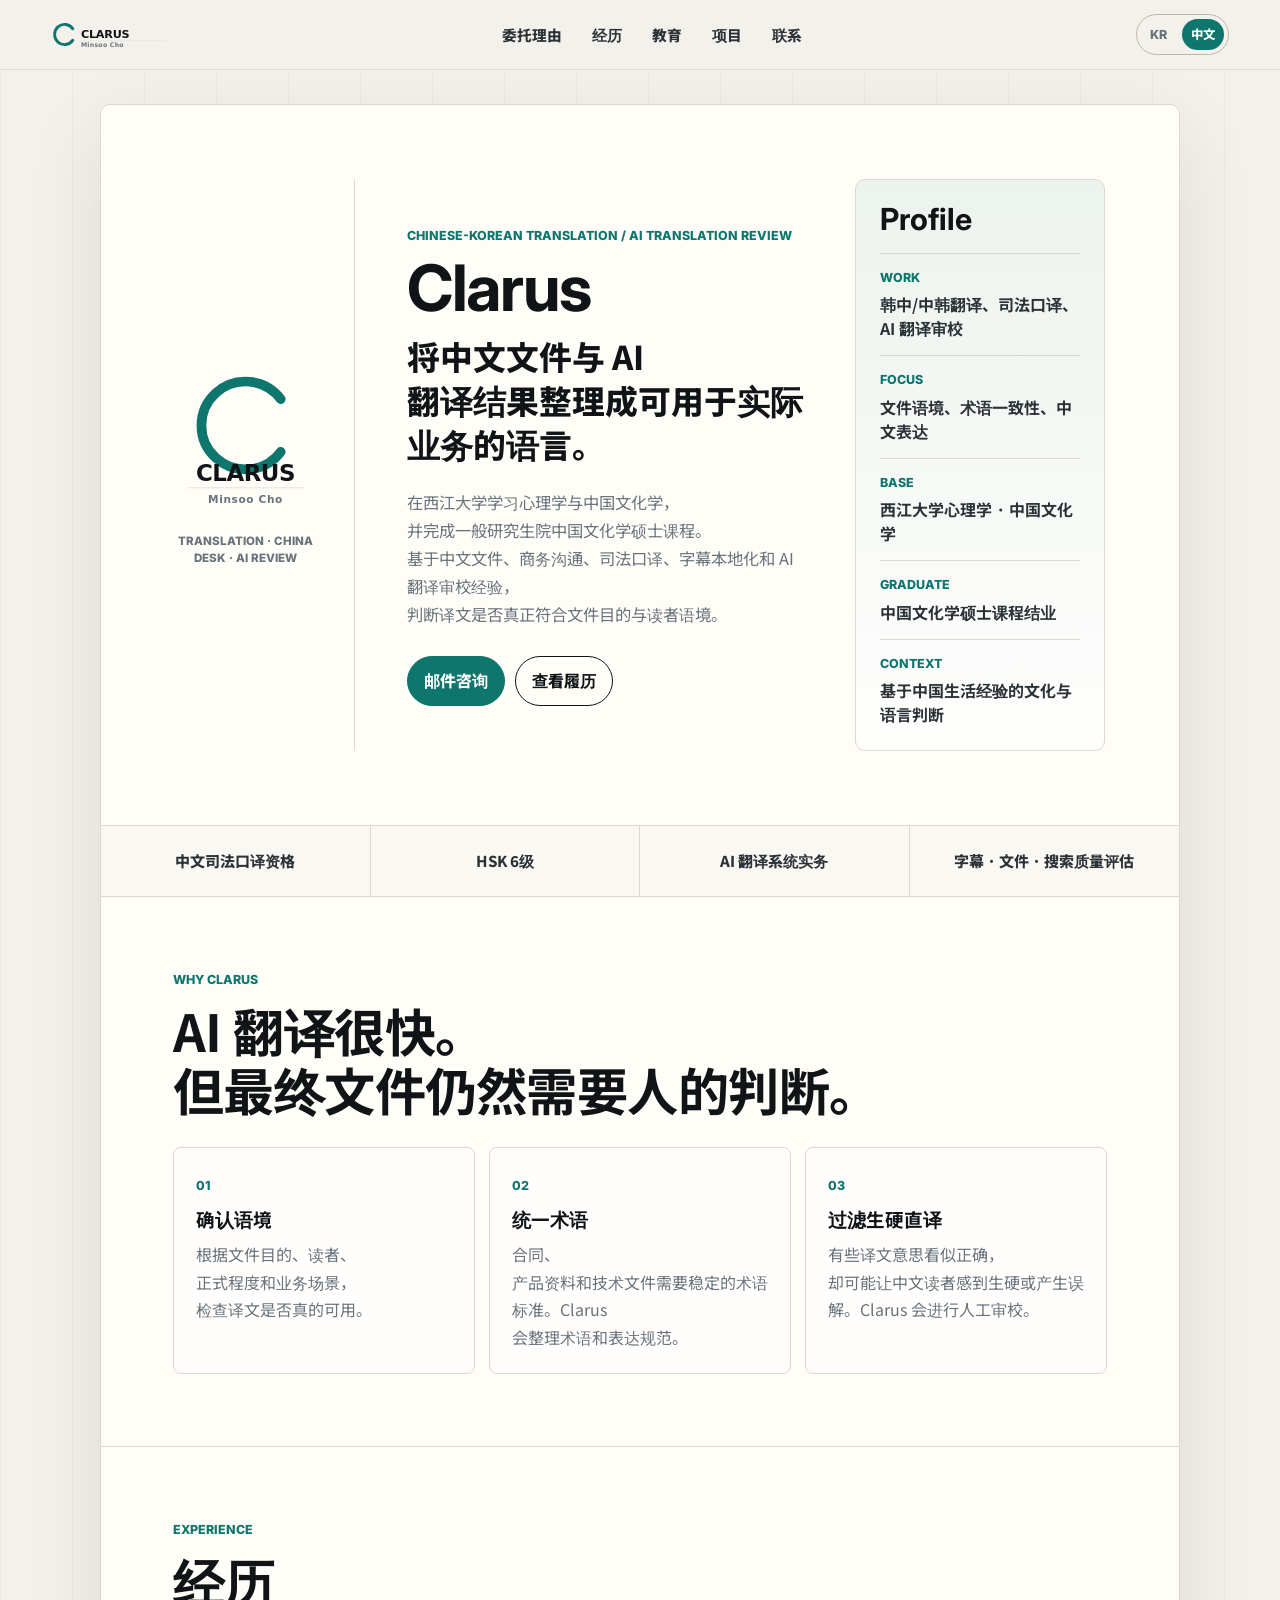
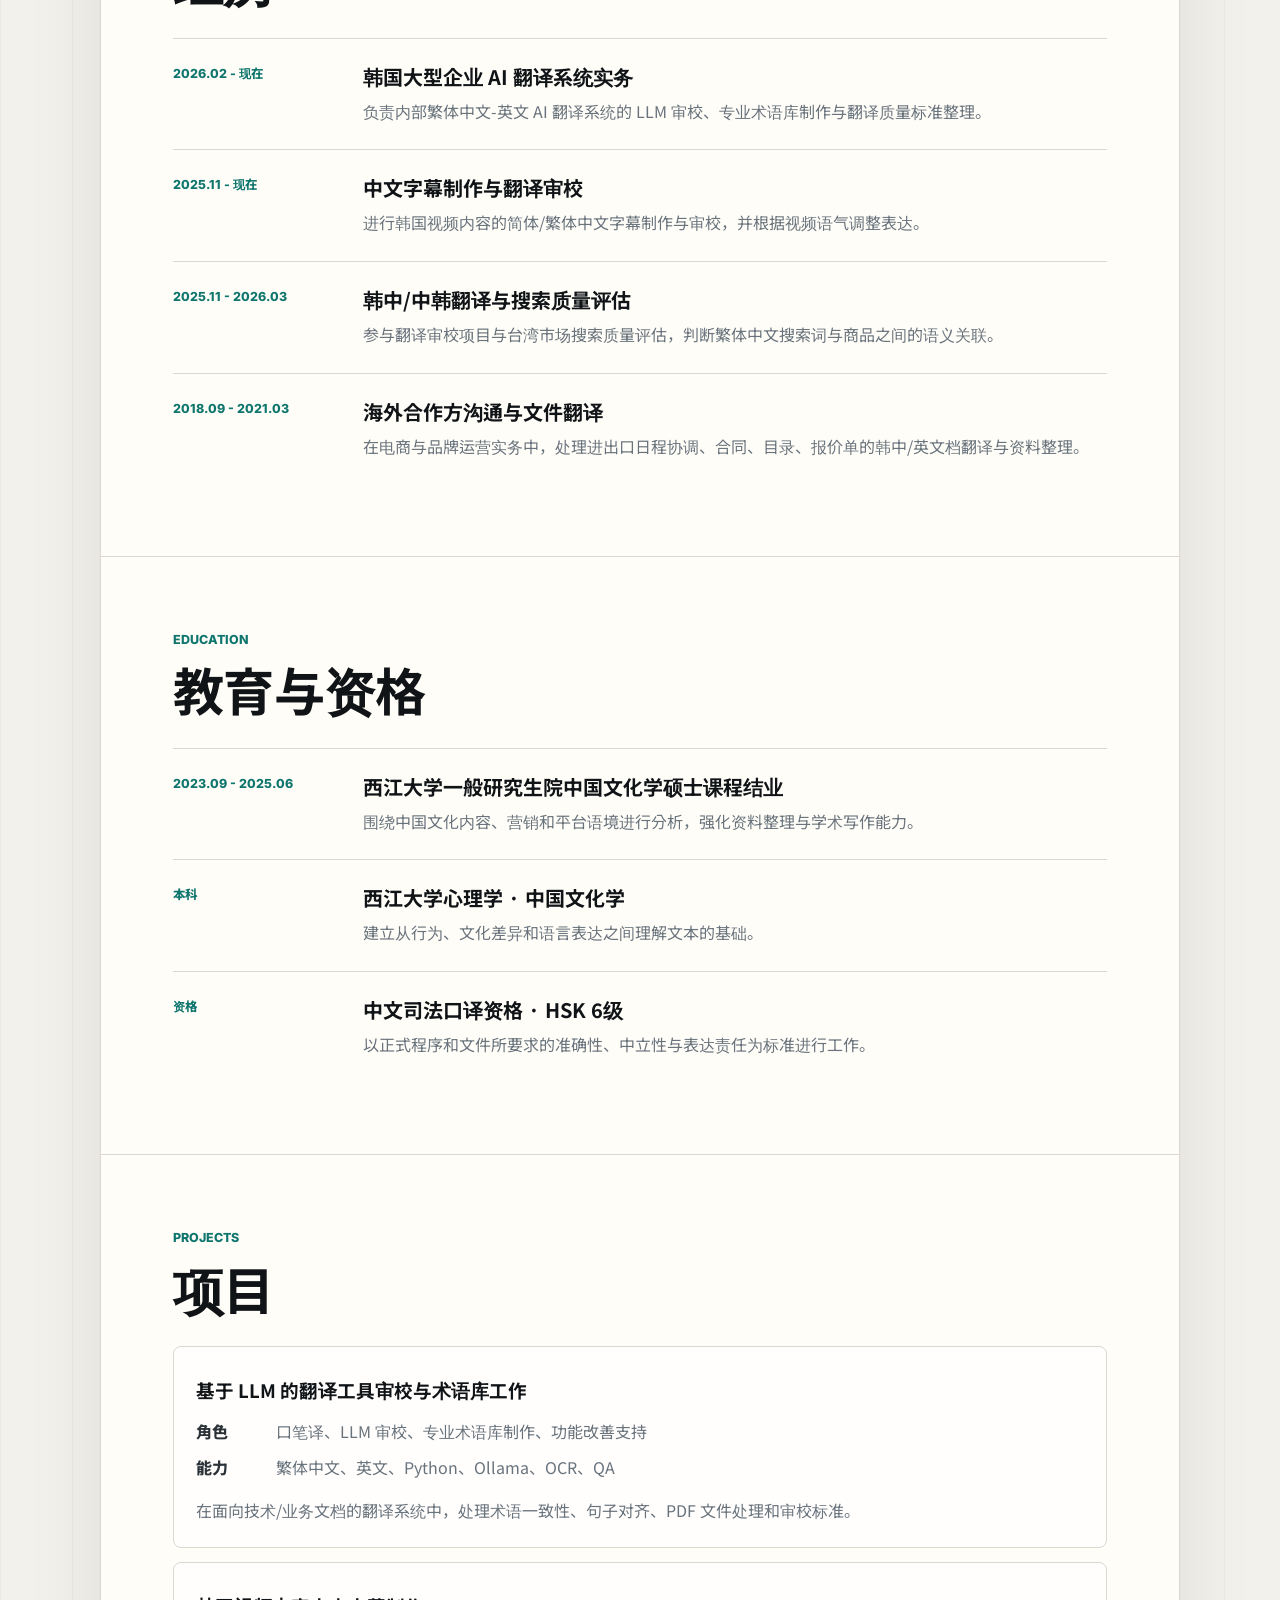
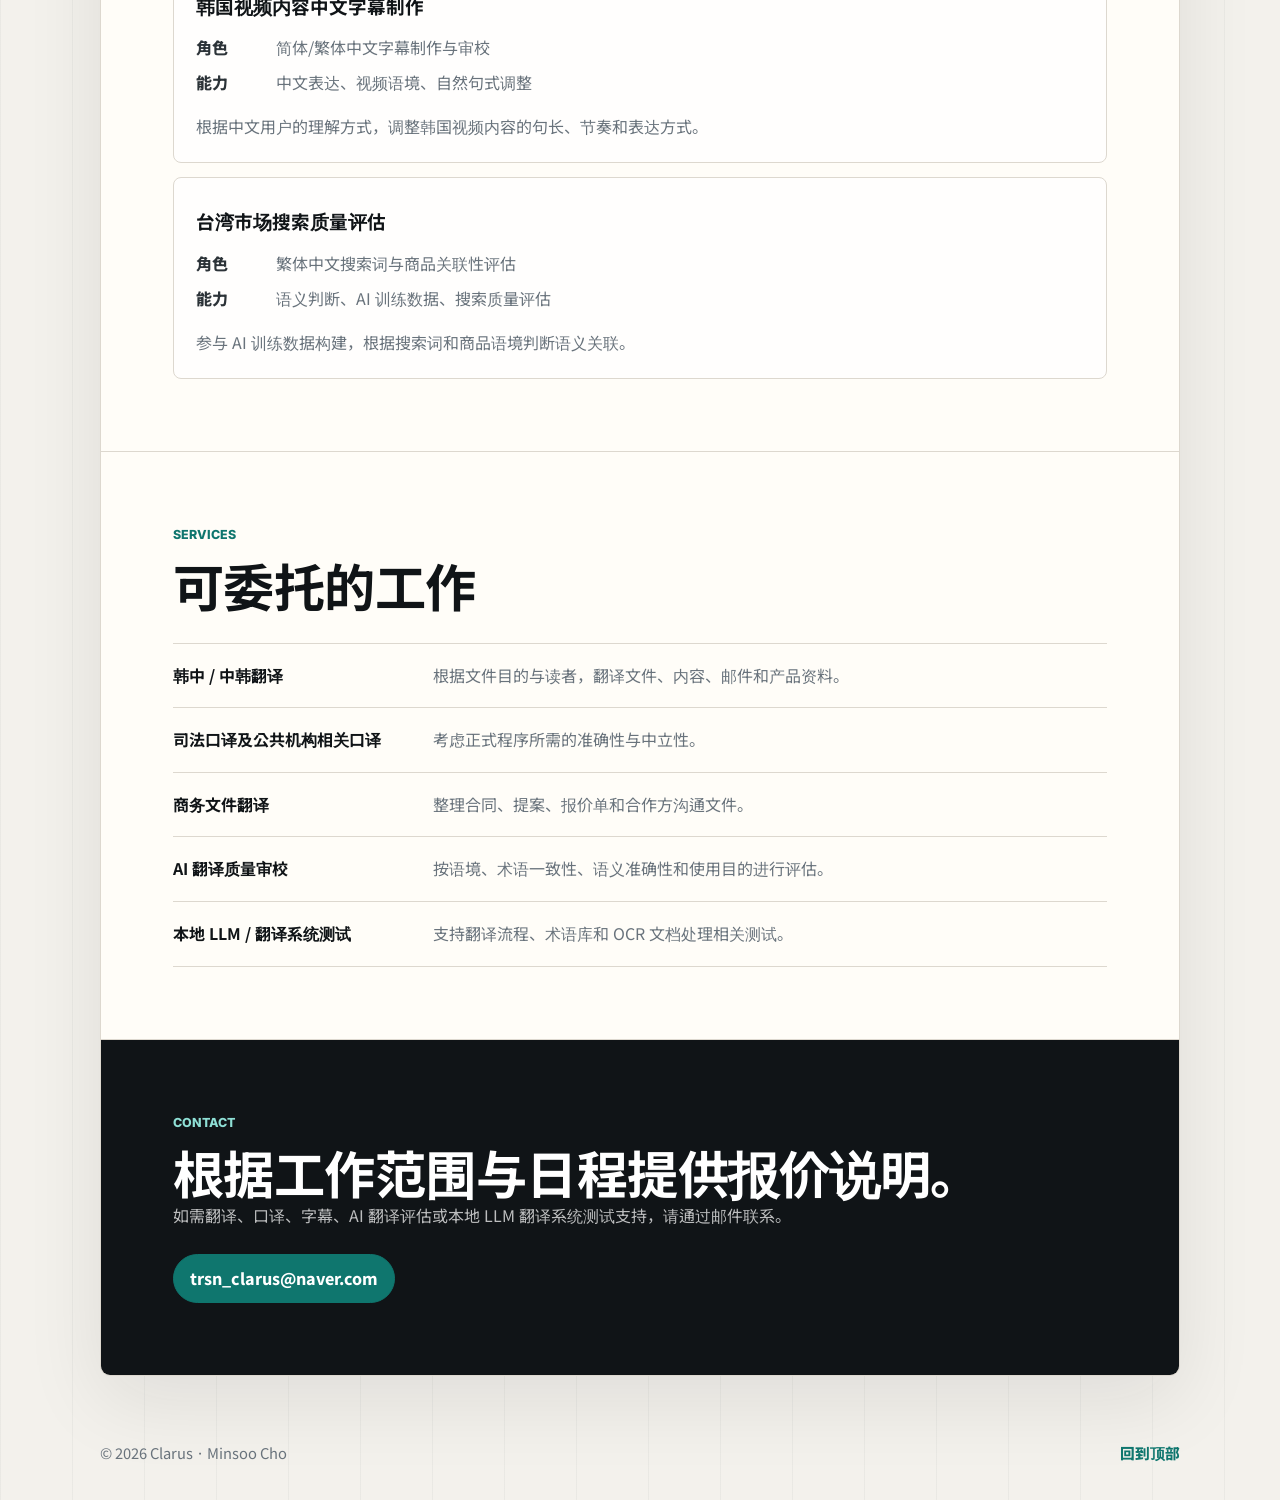
==== zh.html @ 1ea1ade2 "Overwrite Clarus profile site with stronger identity layout" ====
<!DOCTYPE html>
<html lang="zh-CN">
<head>
  <meta charset="UTF-8" />
  <meta name="viewport" content="width=device-width, initial-scale=1.0" />
  <meta name="description" content="Clarus / Minsoo Cho 的中文韩文翻译、司法口译、AI 翻译审校与本地 LLM 翻译系统实务简介。" />
  <title>Clarus | Chinese-Korean Translation & AI Review</title>
  <link rel="alternate" hreflang="ko" href="index.html" />
  <link rel="alternate" hreflang="zh" href="zh.html" />
  <link rel="preconnect" href="https://fonts.googleapis.com">
  <link rel="preconnect" href="https://fonts.gstatic.com" crossorigin>
  <link href="https://fonts.googleapis.com/css2?family=Noto+Sans+KR:wght@400;500;600;700;800&family=Inter:wght@500;600;700;800&display=swap" rel="stylesheet">
  <link rel="stylesheet" href="styles-hero-fix.css" />
  <link rel="icon" href="assets/logo-mark.svg" type="image/svg+xml">
</head>
<body>
  <header class="site-header">
    <a class="brand" href="#top" aria-label="返回 Clarus 首页">
      <img src="assets/logo-clarus.svg" alt="Clarus" />
    </a>
    <nav class="nav-links" aria-label="主要菜单">
      <a href="#reason">委托理由</a>
      <a href="#experience">经历</a>
      <a href="#education">教育</a>
      <a href="#projects">项目</a>
      <a href="#contact">联系</a>
    </nav>
    <div class="language-switch" aria-label="语言选择">
      <a href="index.html">KR</a>
      <a aria-current="page" href="zh.html">中文</a>
    </div>
  </header>

  <main id="top" class="page-shell">
    <section class="hero-section" aria-labelledby="hero-title">
      <aside class="logo-panel" aria-label="Trsn Clarus identity">
        <img src="assets/trsn-clarus-logo.svg" alt="Trsn Clarus" />
        <p>Translation · China Desk · AI Review</p>
      </aside>

      <div class="hero-main">
        <p class="eyebrow">Chinese-Korean Translation / AI Translation Review</p>
        <h1 id="hero-title">Clarus</h1>
        <p class="hero-lead">将中文文件与 AI 翻译结果整理成可用于实际业务的语言。</p>
        <p class="hero-copy">
          在西江大学学习心理学与中国文化学，并完成一般研究生院中国文化学硕士课程。
          基于中文文件、商务沟通、司法口译、字幕本地化和 AI 翻译审校经验，
          判断译文是否真正符合文件目的与读者语境。
        </p>
        <div class="hero-actions">
          <a class="button primary" href="#contact">邮件咨询</a>
          <a class="button secondary" href="#experience">查看履历</a>
        </div>
      </div>

      <aside class="profile-card" aria-label="核心资料">
        <h2>Profile</h2>
        <dl>
          <div><dt>Work</dt><dd>韩中/中韩翻译、司法口译、AI 翻译审校</dd></div>
          <div><dt>Focus</dt><dd>文件语境、术语一致性、中文表达</dd></div>
          <div><dt>Base</dt><dd>西江大学心理学 · 中国文化学</dd></div>
          <div><dt>Graduate</dt><dd>中国文化学硕士课程结业</dd></div>
          <div><dt>Context</dt><dd>基于中国生活经验的文化与语言判断</dd></div>
        </dl>
      </aside>
    </section>

    <section class="proof-bar" aria-label="核心可信要素">
      <span>中文司法口译资格</span>
      <span>HSK 6级</span>
      <span>AI 翻译系统实务</span>
      <span>字幕 · 文件 · 搜索质量评估</span>
    </section>

    <section id="reason" class="section reason-section">
      <div class="section-head">
        <p class="section-kicker">Why Clarus</p>
        <h2>AI 翻译很快。但最终文件仍然需要人的判断。</h2>
      </div>
      <div class="reason-grid">
        <article>
          <span>01</span>
          <h3>确认语境</h3>
          <p>根据文件目的、读者、正式程度和业务场景，检查译文是否真的可用。</p>
        </article>
        <article>
          <span>02</span>
          <h3>统一术语</h3>
          <p>合同、产品资料和技术文件需要稳定的术语标准。Clarus 会整理术语和表达规范。</p>
        </article>
        <article>
          <span>03</span>
          <h3>过滤生硬直译</h3>
          <p>有些译文意思看似正确，却可能让中文读者感到生硬或产生误解。Clarus 会进行人工审校。</p>
        </article>
      </div>
    </section>

    <section id="experience" class="section timeline-section">
      <div class="section-head">
        <p class="section-kicker">Experience</p>
        <h2>经历</h2>
      </div>
      <div class="timeline">
        <article>
          <time>2026.02 - 现在</time>
          <div>
            <h3>韩国大型企业 AI 翻译系统实务</h3>
            <p>负责内部繁体中文-英文 AI 翻译系统的 LLM 审校、专业术语库制作与翻译质量标准整理。</p>
          </div>
        </article>
        <article>
          <time>2025.11 - 现在</time>
          <div>
            <h3>中文字幕制作与翻译审校</h3>
            <p>进行韩国视频内容的简体/繁体中文字幕制作与审校，并根据视频语气调整表达。</p>
          </div>
        </article>
        <article>
          <time>2025.11 - 2026.03</time>
          <div>
            <h3>韩中/中韩翻译与搜索质量评估</h3>
            <p>参与翻译审校项目与台湾市场搜索质量评估，判断繁体中文搜索词与商品之间的语义关联。</p>
          </div>
        </article>
        <article>
          <time>2018.09 - 2021.03</time>
          <div>
            <h3>海外合作方沟通与文件翻译</h3>
            <p>在电商与品牌运营实务中，处理进出口日程协调、合同、目录、报价单的韩中/英文档翻译与资料整理。</p>
          </div>
        </article>
      </div>
    </section>

    <section id="education" class="section timeline-section">
      <div class="section-head">
        <p class="section-kicker">Education</p>
        <h2>教育与资格</h2>
      </div>
      <div class="timeline">
        <article>
          <time>2023.09 - 2025.06</time>
          <div>
            <h3>西江大学一般研究生院中国文化学硕士课程结业</h3>
            <p>围绕中国文化内容、营销和平台语境进行分析，强化资料整理与学术写作能力。</p>
          </div>
        </article>
        <article>
          <time>本科</time>
          <div>
            <h3>西江大学心理学 · 中国文化学</h3>
            <p>建立从行为、文化差异和语言表达之间理解文本的基础。</p>
          </div>
        </article>
        <article>
          <time>资格</time>
          <div>
            <h3>中文司法口译资格 · HSK 6级</h3>
            <p>以正式程序和文件所要求的准确性、中立性与表达责任为标准进行工作。</p>
          </div>
        </article>
      </div>
    </section>

    <section id="projects" class="section project-section">
      <div class="section-head">
        <p class="section-kicker">Projects</p>
        <h2>项目</h2>
      </div>
      <div class="project-list">
        <article>
          <h3>基于 LLM 的翻译工具审校与术语库工作</h3>
          <dl>
            <div><dt>角色</dt><dd>口笔译、LLM 审校、专业术语库制作、功能改善支持</dd></div>
            <div><dt>能力</dt><dd>繁体中文、英文、Python、Ollama、OCR、QA</dd></div>
          </dl>
          <p>在面向技术/业务文档的翻译系统中，处理术语一致性、句子对齐、PDF 文件处理和审校标准。</p>
        </article>
        <article>
          <h3>韩国视频内容中文字幕制作</h3>
          <dl>
            <div><dt>角色</dt><dd>简体/繁体中文字幕制作与审校</dd></div>
            <div><dt>能力</dt><dd>中文表达、视频语境、自然句式调整</dd></div>
          </dl>
          <p>根据中文用户的理解方式，调整韩国视频内容的句长、节奏和表达方式。</p>
        </article>
        <article>
          <h3>台湾市场搜索质量评估</h3>
          <dl>
            <div><dt>角色</dt><dd>繁体中文搜索词与商品关联性评估</dd></div>
            <div><dt>能力</dt><dd>语义判断、AI 训练数据、搜索质量评估</dd></div>
          </dl>
          <p>参与 AI 训练数据构建，根据搜索词和商品语境判断语义关联。</p>
        </article>
      </div>
    </section>

    <section id="services" class="section services-section">
      <div class="section-head">
        <p class="section-kicker">Services</p>
        <h2>可委托的工作</h2>
      </div>
      <ul class="service-list">
        <li><strong>韩中 / 中韩翻译</strong><span>根据文件目的与读者，翻译文件、内容、邮件和产品资料。</span></li>
        <li><strong>司法口译及公共机构相关口译</strong><span>考虑正式程序所需的准确性与中立性。</span></li>
        <li><strong>商务文件翻译</strong><span>整理合同、提案、报价单和合作方沟通文件。</span></li>
        <li><strong>AI 翻译质量审校</strong><span>按语境、术语一致性、语义准确性和使用目的进行评估。</span></li>
        <li><strong>本地 LLM / 翻译系统测试</strong><span>支持翻译流程、术语库和 OCR 文档处理相关测试。</span></li>
      </ul>
    </section>

    <section id="contact" class="section contact-section">
      <p class="section-kicker">Contact</p>
      <h2>根据工作范围与日程提供报价说明。</h2>
      <p>如需翻译、口译、字幕、AI 翻译评估或本地 LLM 翻译系统测试支持，请通过邮件联系。</p>
      <a class="contact-link" href="mailto:trsn_clarus@naver.com">trsn_clarus@naver.com</a>
    </section>
  </main>

  <footer class="site-footer">
    <span>© <span data-year></span> Clarus · Minsoo Cho</span>
    <a href="#top">回到顶部</a>
  </footer>

  <script src="script.js"></script>
</body>
</html>
---- styles-hero-fix.css ----
:root {
  --bg: #f3f1ec;
  --paper: #fffdf8;
  --ink: #101417;
  --ink-soft: #2c3338;
  --muted: #69737c;
  --line: #ddd8cf;
  --line-strong: #bdb5a8;
  --accent: #0f766e;
  --accent-soft: #e4f0ed;
  --white: #ffffff;
  --shadow: 0 24px 80px rgba(17, 20, 23, 0.09);
}

* {
  box-sizing: border-box;
}

html {
  scroll-behavior: smooth;
}

body {
  margin: 0;
  overflow-x: hidden;
  color: var(--ink);
  background:
    linear-gradient(90deg, rgba(17, 20, 23, 0.04) 1px, transparent 1px) 0 0 / 72px 72px,
    var(--bg);
  font-family: "Noto Sans KR", "Inter", system-ui, sans-serif;
  line-height: 1.72;
}

::selection {
  background: var(--accent);
  color: var(--white);
}

a {
  color: inherit;
  text-decoration: none;
}

p,
h1,
h2,
h3 {
  word-break: keep-all;
  overflow-wrap: anywhere;
}

.site-header {
  position: sticky;
  top: 0;
  z-index: 10;
  display: grid;
  grid-template-columns: auto minmax(0, 1fr) auto;
  align-items: center;
  gap: 24px;
  border-bottom: 1px solid rgba(221, 216, 207, 0.9);
  background: rgba(243, 241, 236, 0.92);
  padding: 14px clamp(20px, 4vw, 54px);
  backdrop-filter: blur(18px);
}

.brand {
  display: inline-flex;
  align-items: center;
}

.brand img {
  width: 116px;
  height: auto;
  display: block;
}

.nav-links,
.language-switch {
  display: flex;
  align-items: center;
}

.nav-links {
  justify-content: center;
  gap: clamp(14px, 2.8vw, 30px);
  font-size: 0.92rem;
  font-weight: 800;
}

.nav-links a {
  color: var(--ink-soft);
}

.language-switch {
  gap: 6px;
  border: 1px solid var(--line-strong);
  border-radius: 999px;
  padding: 4px;
  font-family: "Inter", "Noto Sans KR", sans-serif;
  font-size: 0.78rem;
  font-weight: 800;
}

.language-switch a {
  border-radius: 999px;
  padding: 5px 9px;
  color: var(--muted);
}

.language-switch a[aria-current="page"] {
  background: var(--accent);
  color: var(--white);
}

.page-shell {
  width: min(100% - 40px, 1080px);
  margin: 34px auto 64px;
  border: 1px solid var(--line);
  border-radius: 10px;
  background: var(--paper);
  box-shadow: var(--shadow);
  overflow: hidden;
}

.hero-section {
  display: grid;
  grid-template-columns: 180px minmax(0, 1fr) minmax(250px, 0.55fr);
  gap: clamp(28px, 5vw, 52px);
  align-items: center;
  min-height: 560px;
  padding: clamp(42px, 7vw, 74px);
  border-bottom: 1px solid var(--line);
}

.logo-panel {
  display: grid;
  justify-items: center;
  align-self: stretch;
  align-content: center;
  gap: 18px;
  border-right: 1px solid var(--line);
  padding-right: clamp(22px, 4vw, 38px);
}

.logo-panel img {
  width: min(100%, 154px);
  height: auto;
}

.logo-panel p {
  max-width: 140px;
  margin: 0;
  color: var(--muted);
  font-family: "Inter", sans-serif;
  font-size: 0.72rem;
  font-weight: 800;
  line-height: 1.45;
  text-align: center;
  text-transform: uppercase;
}

.eyebrow,
.section-kicker,
time,
.profile-card dt,
.reason-grid span {
  margin: 0;
  color: var(--accent);
  font-family: "Inter", "Noto Sans KR", sans-serif;
  font-size: 0.78rem;
  font-weight: 800;
  letter-spacing: 0;
  text-transform: uppercase;
}

h1 {
  margin: 10px 0 14px;
  font-family: "Inter", "Noto Sans KR", sans-serif;
  font-size: clamp(2.5rem, 5vw, 4.8rem);
  line-height: 1;
  letter-spacing: -0.02em;
}

.hero-lead {
  max-width: 560px;
  margin: 0;
  color: var(--ink);
  font-size: clamp(1.45rem, 2.8vw, 2.05rem);
  font-weight: 800;
  line-height: 1.34;
}

.hero-copy {
  max-width: 600px;
  margin: 22px 0 0;
  color: var(--muted);
  font-size: 1.02rem;
}

.hero-main,
.profile-card,
.reason-grid article,
.timeline article > div,
.project-list article,
.service-list li {
  min-width: 0;
}

.hero-actions {
  display: flex;
  flex-wrap: wrap;
  gap: 10px;
  margin-top: 28px;
}

.button,
.contact-link {
  display: inline-flex;
  min-height: 44px;
  align-items: center;
  justify-content: center;
  border: 1px solid var(--ink);
  border-radius: 999px;
  padding: 10px 16px;
  font-weight: 800;
  transition: transform 160ms ease, background 160ms ease, color 160ms ease, border-color 160ms ease;
}

.button:hover,
.contact-link:hover {
  transform: translateY(-1px);
}

.button.primary,
.contact-link {
  border-color: var(--accent);
  background: var(--accent);
  color: var(--white);
}

.button.secondary {
  background: transparent;
  color: var(--ink);
}

.profile-card {
  border: 1px solid var(--line);
  border-radius: 10px;
  background: linear-gradient(180deg, rgba(15, 118, 110, 0.08), rgba(255, 255, 255, 0.82));
  padding: 24px;
}

.profile-card h2 {
  margin: 0 0 18px;
  font-family: "Inter", sans-serif;
  font-size: 1.9rem;
  line-height: 1;
}

.profile-card dl {
  display: grid;
  gap: 15px;
  margin: 0;
}

.profile-card div {
  display: grid;
  gap: 4px;
  border-top: 1px solid var(--line);
  padding-top: 13px;
}

.profile-card dd {
  margin: 0;
  color: var(--ink-soft);
  font-weight: 700;
  line-height: 1.5;
}

.proof-bar {
  display: grid;
  grid-template-columns: repeat(4, minmax(0, 1fr));
  border-bottom: 1px solid var(--line);
  background: #faf8f2;
}

.proof-bar span {
  display: grid;
  min-height: 70px;
  place-items: center;
  border-right: 1px solid var(--line);
  padding: 14px;
  color: var(--ink-soft);
  font-size: 0.94rem;
  font-weight: 800;
  text-align: center;
}

.proof-bar span:last-child {
  border-right: 0;
}

.section {
  padding: clamp(44px, 7vw, 72px);
  border-bottom: 1px solid var(--line);
}

.section:last-of-type {
  border-bottom: 0;
}

.section-head {
  max-width: 760px;
  margin-bottom: 28px;
}

.section h2 {
  margin: 10px 0 0;
  font-size: clamp(1.85rem, 4vw, 3.25rem);
  line-height: 1.16;
  letter-spacing: -0.01em;
}

.reason-grid {
  display: grid;
  grid-template-columns: repeat(3, minmax(0, 1fr));
  gap: 14px;
}

.reason-grid article,
.project-list article {
  border: 1px solid var(--line);
  border-radius: 8px;
  background: rgba(255, 255, 255, 0.74);
  padding: 22px;
}

.reason-grid h3,
.project-list h3 {
  margin: 8px 0 10px;
  font-size: 1.16rem;
  line-height: 1.35;
}

.reason-grid p,
.project-list p,
.timeline p,
.service-list span,
.contact-section p {
  margin: 0;
  color: var(--muted);
}

.timeline {
  display: grid;
  border-top: 1px solid var(--line);
}

.timeline article {
  display: grid;
  grid-template-columns: 160px minmax(0, 1fr);
  gap: 30px;
  border-bottom: 1px solid var(--line);
  padding: 24px 0;
}

.timeline article:last-child {
  border-bottom: 0;
}

.timeline h3 {
  margin: 0 0 8px;
  font-size: 1.25rem;
  line-height: 1.35;
}

.project-list {
  display: grid;
  gap: 14px;
}

.project-list dl {
  display: grid;
  gap: 8px;
  margin: 16px 0;
}

.project-list dl div {
  display: grid;
  grid-template-columns: 68px minmax(0, 1fr);
  gap: 12px;
}

.project-list dt {
  color: var(--ink-soft);
  font-weight: 800;
}

.project-list dd {
  margin: 0;
  color: var(--muted);
}

.service-list {
  display: grid;
  gap: 0;
  margin: 0;
  padding: 0;
  border-top: 1px solid var(--line);
  list-style: none;
}

.service-list li {
  display: grid;
  grid-template-columns: minmax(180px, 0.35fr) minmax(0, 1fr);
  gap: 24px;
  border-bottom: 1px solid var(--line);
  padding: 18px 0;
}

.service-list strong {
  color: var(--ink);
}

.contact-section {
  background: var(--ink);
  color: var(--white);
}

.contact-section .section-kicker {
  color: #8edfd5;
}

.contact-section p {
  max-width: 680px;
  color: rgba(255, 255, 255, 0.72);
}

.contact-link {
  margin-top: 24px;
}

.site-footer {
  display: flex;
  width: min(100% - 40px, 1080px);
  justify-content: space-between;
  gap: 20px;
  margin: 0 auto 34px;
  color: var(--muted);
  font-size: 0.92rem;
}

.site-footer a {
  color: var(--accent);
  font-weight: 800;
}

@media (max-width: 980px) {
  .hero-section {
    grid-template-columns: minmax(0, 1fr) minmax(240px, 0.55fr);
  }

  .logo-panel {
    grid-column: 1 / -1;
    grid-template-columns: 110px minmax(0, 1fr);
    justify-items: start;
    align-items: center;
    border-right: 0;
    border-bottom: 1px solid var(--line);
    padding-right: 0;
    padding-bottom: 22px;
  }

  .logo-panel p {
    max-width: 280px;
    text-align: left;
  }

  .reason-grid {
    grid-template-columns: 1fr;
  }
}

@media (max-width: 760px) {
  body {
    background: var(--bg);
  }

  .site-header {
    position: static;
    grid-template-columns: 1fr;
    gap: 14px;
  }

  .nav-links {
    justify-content: flex-start;
    flex-wrap: wrap;
  }

  .language-switch {
    justify-self: start;
  }

  .page-shell {
    width: 100%;
    max-width: 100vw;
    margin: 0;
    border-right: 0;
    border-left: 0;
    border-radius: 0;
  }

  .hero-section,
  .timeline article,
  .service-list li {
    grid-template-columns: 1fr;
  }

  .hero-section,
  .section {
    width: 100%;
    max-width: 100vw;
    overflow: hidden;
    padding: 34px 24px;
  }

  .logo-panel {
    grid-template-columns: 86px minmax(0, 1fr);
  }

  .logo-panel img {
    width: 86px;
  }

  .profile-card {
    padding: 20px;
  }

  .proof-bar {
    grid-template-columns: 1fr;
  }

  .proof-bar span {
    min-height: 58px;
    border-right: 0;
    border-bottom: 1px solid var(--line);
  }

  .proof-bar span:last-child {
    border-bottom: 0;
  }

  .project-list dl div {
    grid-template-columns: 1fr;
    gap: 2px;
  }

  .button,
  .contact-link {
    width: 100%;
    max-width: 312px;
  }

  .hero-main,
  .profile-card,
  .logo-panel,
  .reason-grid,
  .timeline,
  .project-list,
  .service-list,
  .section-head {
    width: min(100%, 312px);
    max-width: 312px;
    min-width: 0;
  }

  .eyebrow,
  .hero-lead,
  .hero-copy,
  .profile-card dd,
  .reason-grid p,
  .reason-grid h3,
  .timeline h3,
  .timeline p,
  .project-list h3,
  .project-list p,
  .project-list dd,
  .service-list span,
  .contact-section p {
    width: min(100%, 312px);
    max-width: 312px;
    word-break: break-all;
    overflow-wrap: anywhere;
  }

  .site-footer {
    width: 100%;
    display: grid;
    margin: 0;
    padding: 24px;
    background: var(--paper);
  }
}
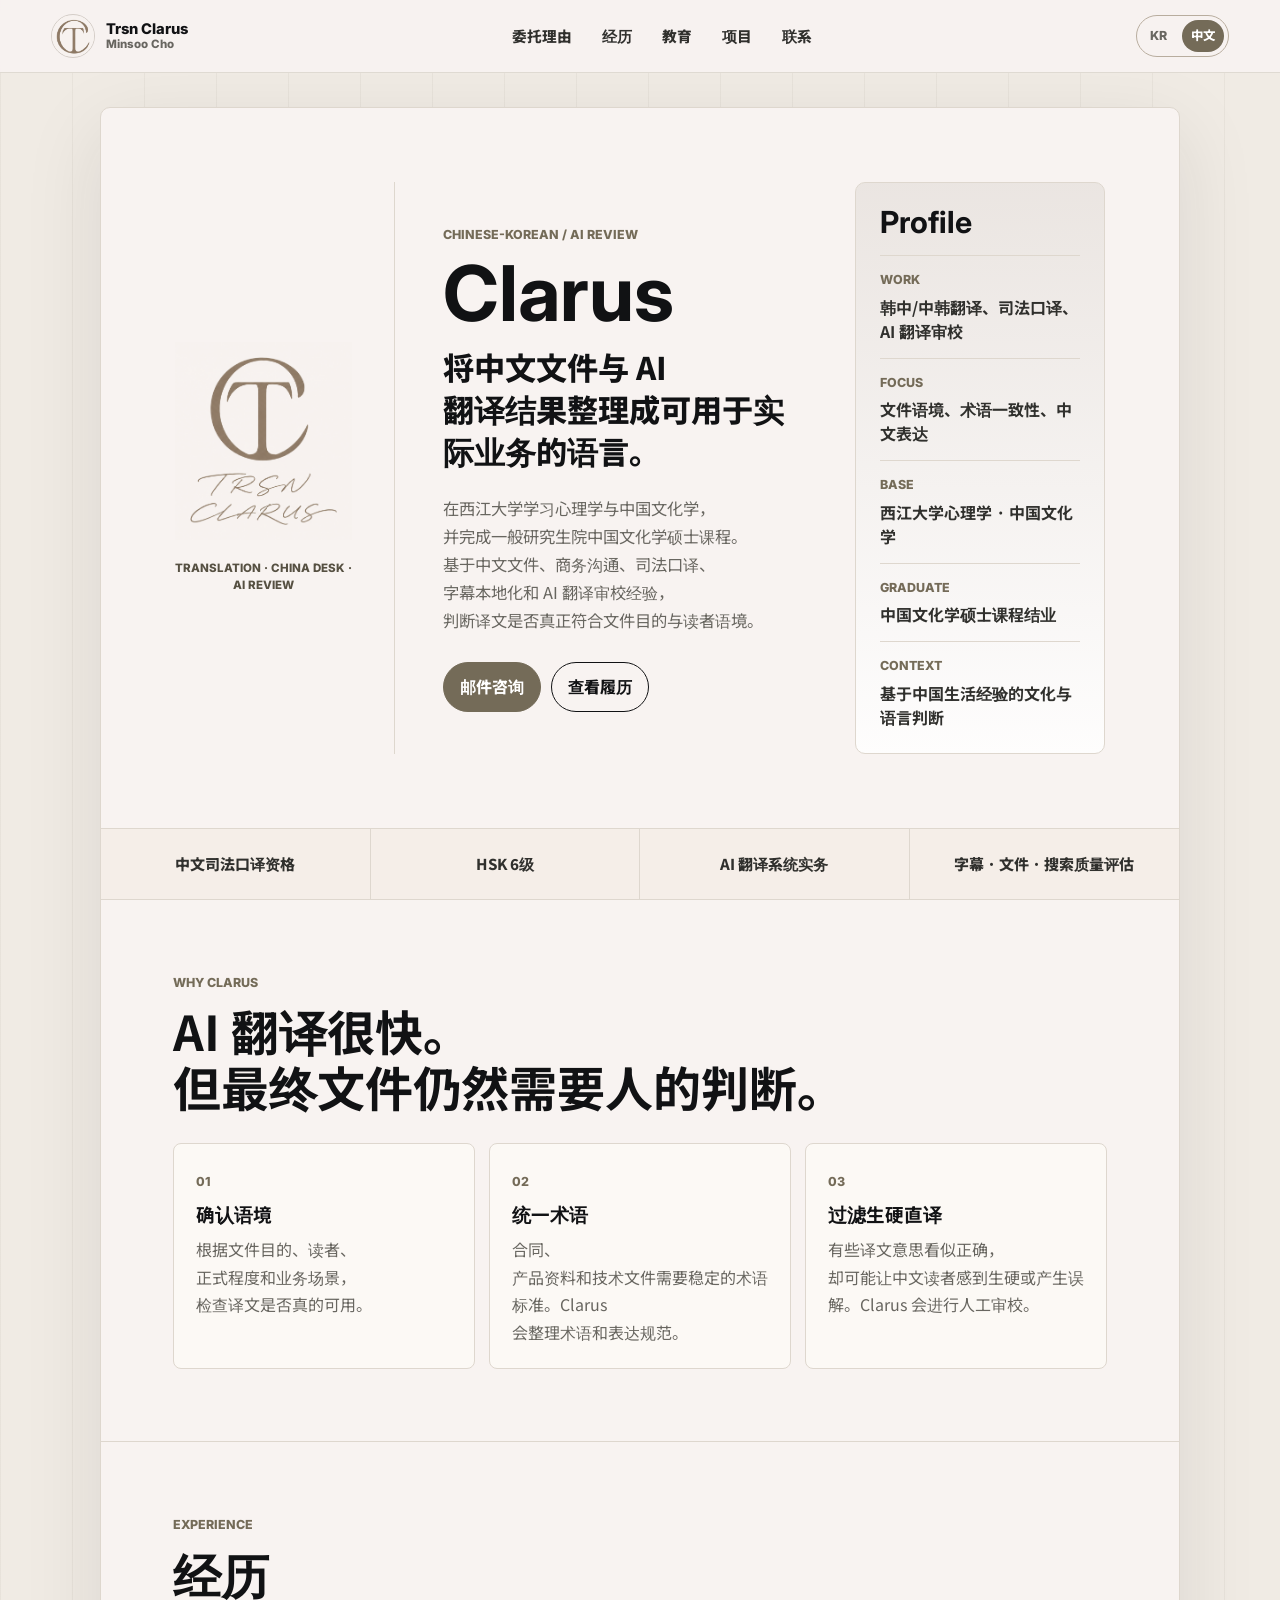
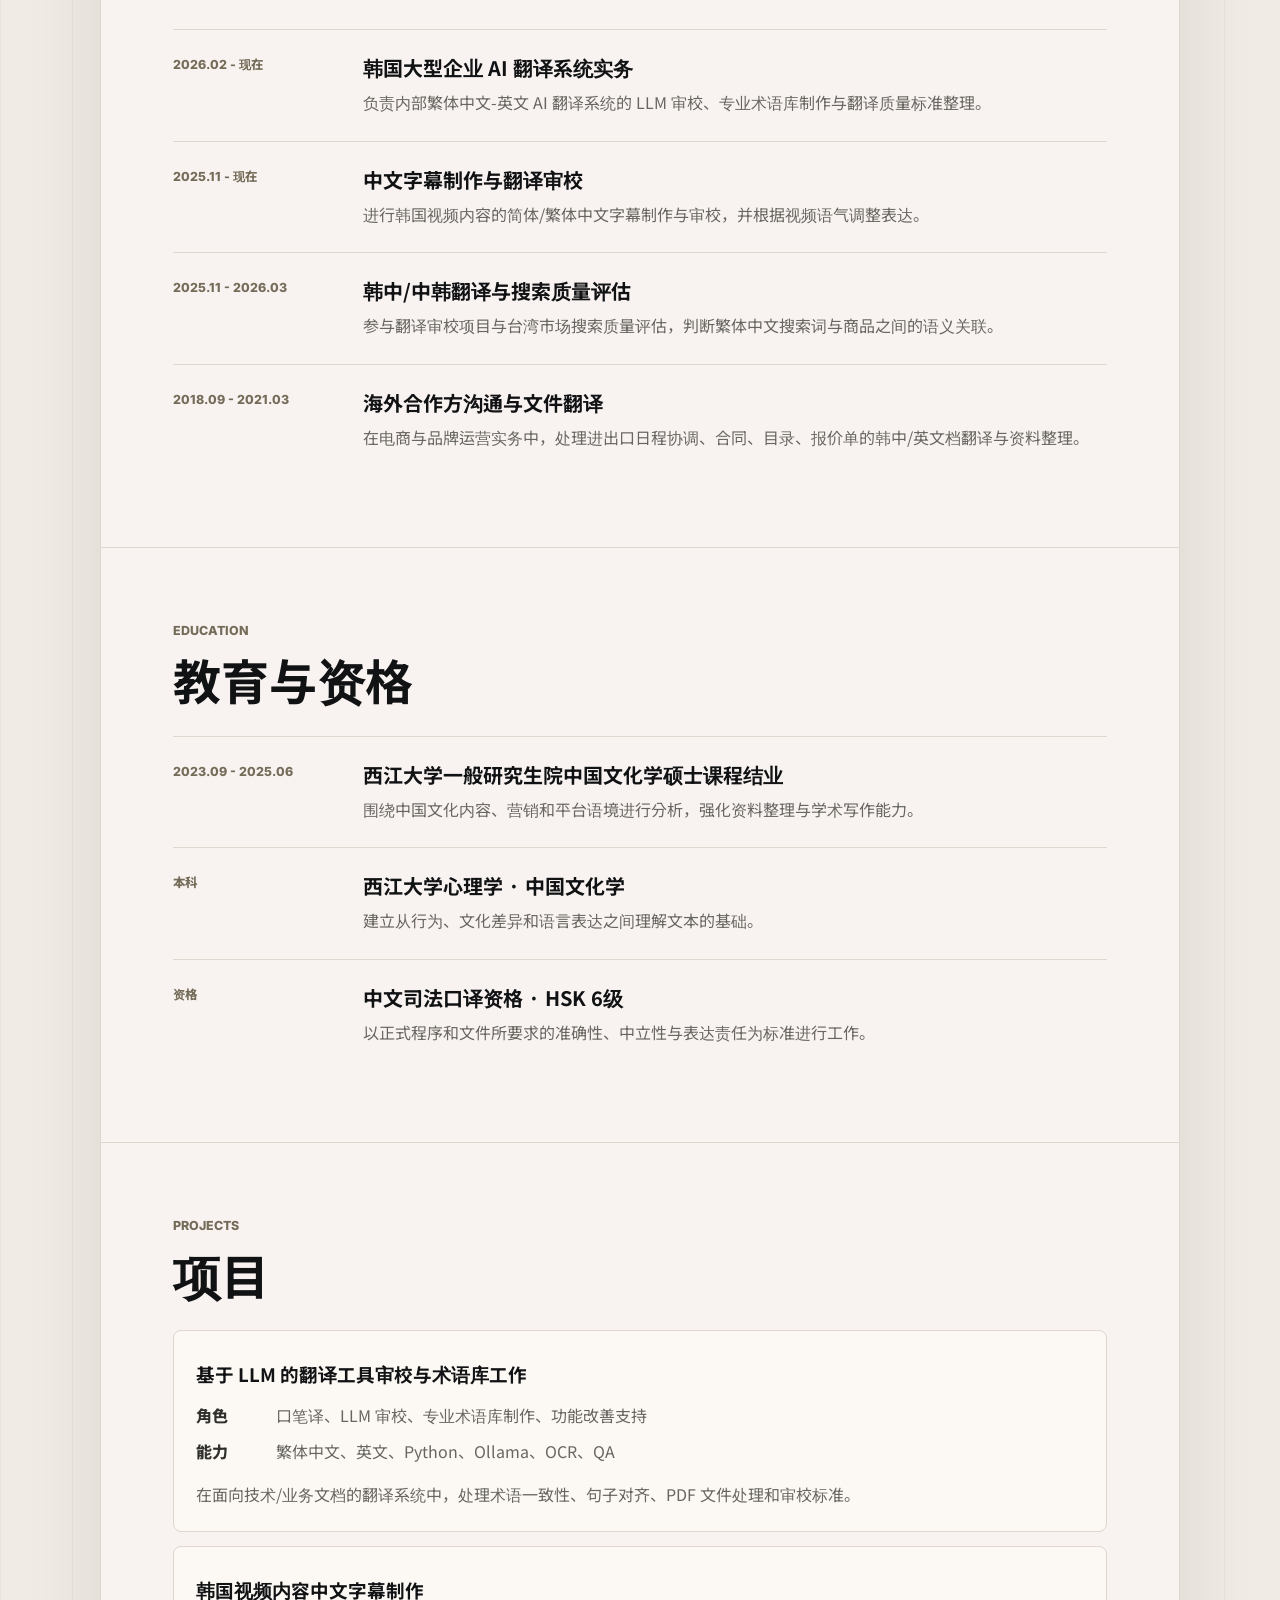
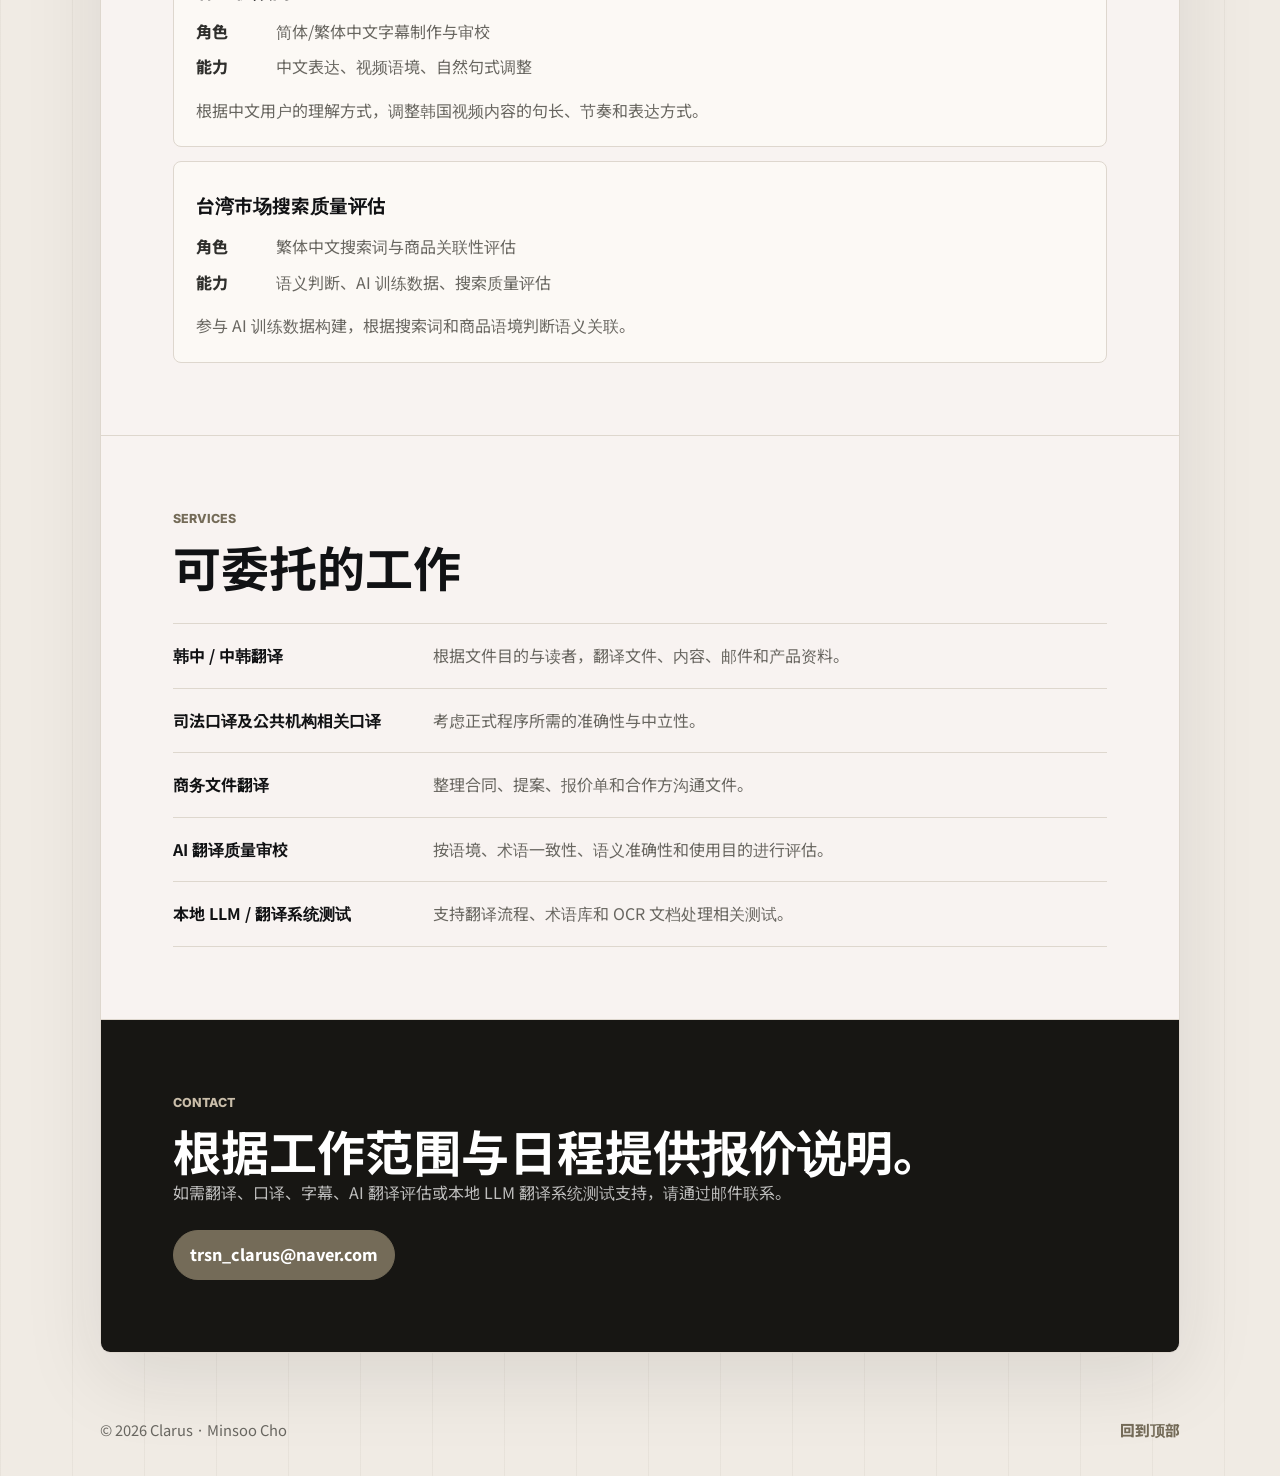
==== commit 3b483ee6: "Update site around new Trsn Clarus logo" ====
--- a/zh.html
+++ b/zh.html
@@ -11,12 +11,16 @@
   <link rel="preconnect" href="https://fonts.gstatic.com" crossorigin>
   <link href="https://fonts.googleapis.com/css2?family=Noto+Sans+KR:wght@400;500;600;700;800&family=Inter:wght@500;600;700;800&display=swap" rel="stylesheet">
   <link rel="stylesheet" href="styles-hero-fix.css" />
-  <link rel="icon" href="assets/logo-mark.svg" type="image/svg+xml">
+  <link rel="icon" href="assets/trsn-clarus-mark-crop.png" type="image/png">
 </head>
 <body>
   <header class="site-header">
     <a class="brand" href="#top" aria-label="返回 Clarus 首页">
-      <img src="assets/logo-clarus.svg" alt="Clarus" />
+      <img src="assets/trsn-clarus-mark-crop.png" alt="Trsn Clarus" />
+      <span class="brand-copy">
+        <strong>Trsn Clarus</strong>
+        <small>Minsoo Cho</small>
+      </span>
     </a>
     <nav class="nav-links" aria-label="主要菜单">
       <a href="#reason">委托理由</a>
@@ -34,12 +38,12 @@
   <main id="top" class="page-shell">
     <section class="hero-section" aria-labelledby="hero-title">
       <aside class="logo-panel" aria-label="Trsn Clarus identity">
-        <img src="assets/trsn-clarus-logo.svg" alt="Trsn Clarus" />
+        <img src="assets/trsn-clarus-signature-crop.png" alt="Trsn Clarus" />
         <p>Translation · China Desk · AI Review</p>
       </aside>
 
       <div class="hero-main">
-        <p class="eyebrow">Chinese-Korean Translation / AI Translation Review</p>
+        <p class="eyebrow">Chinese-Korean / AI Review</p>
         <h1 id="hero-title">Clarus</h1>
         <p class="hero-lead">将中文文件与 AI 翻译结果整理成可用于实际业务的语言。</p>
         <p class="hero-copy">
--- a/styles-hero-fix.css
+++ b/styles-hero-fix.css
@@ -1,15 +1,16 @@
 :root {
-  --bg: #f3f1ec;
-  --paper: #fffdf8;
-  --ink: #101417;
-  --ink-soft: #2c3338;
-  --muted: #69737c;
-  --line: #ddd8cf;
-  --line-strong: #bdb5a8;
-  --accent: #0f766e;
-  --accent-soft: #e4f0ed;
+  --bg: #f0ebe4;
+  --paper: #f8f3f1;
+  --ink: #111214;
+  --ink-soft: #30302d;
+  --muted: #686660;
+  --line: #ded7ce;
+  --line-strong: #b8ad9e;
+  --accent: #746b58;
+  --accent-deep: #565042;
+  --accent-soft: #eee5da;
   --white: #ffffff;
-  --shadow: 0 24px 80px rgba(17, 20, 23, 0.09);
+  --shadow: 0 24px 80px rgba(33, 30, 25, 0.1);
 }
 
 * {
@@ -25,7 +26,7 @@
   overflow-x: hidden;
   color: var(--ink);
   background:
-    linear-gradient(90deg, rgba(17, 20, 23, 0.04) 1px, transparent 1px) 0 0 / 72px 72px,
+    linear-gradient(90deg, rgba(74, 68, 56, 0.05) 1px, transparent 1px) 0 0 / 72px 72px,
     var(--bg);
   font-family: "Noto Sans KR", "Inter", system-ui, sans-serif;
   line-height: 1.72;
@@ -58,7 +59,7 @@
   align-items: center;
   gap: 24px;
   border-bottom: 1px solid rgba(221, 216, 207, 0.9);
-  background: rgba(243, 241, 236, 0.92);
+  background: rgba(248, 243, 241, 0.93);
   padding: 14px clamp(20px, 4vw, 54px);
   backdrop-filter: blur(18px);
 }
@@ -66,12 +67,34 @@
 .brand {
   display: inline-flex;
   align-items: center;
+  gap: 11px;
 }
 
 .brand img {
-  width: 116px;
-  height: auto;
+  width: 44px;
+  height: 44px;
+  border: 1px solid rgba(116, 107, 88, 0.28);
+  border-radius: 999px;
   display: block;
+  object-fit: contain;
+}
+
+.brand-copy {
+  display: grid;
+  gap: 1px;
+  font-family: "Inter", "Noto Sans KR", sans-serif;
+  line-height: 1.05;
+}
+
+.brand-copy strong {
+  font-size: 0.92rem;
+  font-weight: 800;
+}
+
+.brand-copy small {
+  color: var(--muted);
+  font-size: 0.72rem;
+  font-weight: 800;
 }
 
 .nav-links,
@@ -124,8 +147,8 @@
 
 .hero-section {
   display: grid;
-  grid-template-columns: 180px minmax(0, 1fr) minmax(250px, 0.55fr);
-  gap: clamp(28px, 5vw, 52px);
+  grid-template-columns: 220px minmax(0, 1fr) minmax(250px, 0.52fr);
+  gap: clamp(28px, 4vw, 48px);
   align-items: center;
   min-height: 560px;
   padding: clamp(42px, 7vw, 74px);
@@ -137,20 +160,20 @@
   justify-items: center;
   align-self: stretch;
   align-content: center;
-  gap: 18px;
+  gap: 20px;
   border-right: 1px solid var(--line);
-  padding-right: clamp(22px, 4vw, 38px);
+  padding-right: clamp(24px, 4vw, 42px);
 }
 
 .logo-panel img {
-  width: min(100%, 154px);
+  width: min(100%, 188px);
   height: auto;
 }
 
 .logo-panel p {
-  max-width: 140px;
-  margin: 0;
-  color: var(--muted);
+  max-width: 180px;
+  margin: 0;
+  color: var(--accent-deep);
   font-family: "Inter", sans-serif;
   font-size: 0.72rem;
   font-weight: 800;
@@ -176,16 +199,16 @@
 h1 {
   margin: 10px 0 14px;
   font-family: "Inter", "Noto Sans KR", sans-serif;
-  font-size: clamp(2.5rem, 5vw, 4.8rem);
+  font-size: 4.8rem;
   line-height: 1;
-  letter-spacing: -0.02em;
+  letter-spacing: 0;
 }
 
 .hero-lead {
   max-width: 560px;
   margin: 0;
   color: var(--ink);
-  font-size: clamp(1.45rem, 2.8vw, 2.05rem);
+  font-size: 1.95rem;
   font-weight: 800;
   line-height: 1.34;
 }
@@ -243,10 +266,23 @@
   color: var(--ink);
 }
 
+.button.primary:hover,
+.contact-link:hover {
+  background: var(--accent-deep);
+  border-color: var(--accent-deep);
+}
+
+.button.secondary:hover {
+  border-color: var(--accent);
+  color: var(--accent-deep);
+}
+
 .profile-card {
   border: 1px solid var(--line);
   border-radius: 10px;
-  background: linear-gradient(180deg, rgba(15, 118, 110, 0.08), rgba(255, 255, 255, 0.82));
+  background:
+    linear-gradient(180deg, rgba(116, 107, 88, 0.1), rgba(255, 255, 255, 0.84)),
+    var(--paper);
   padding: 24px;
 }
 
@@ -281,7 +317,7 @@
   display: grid;
   grid-template-columns: repeat(4, minmax(0, 1fr));
   border-bottom: 1px solid var(--line);
-  background: #faf8f2;
+  background: #f5eee8;
 }
 
 .proof-bar span {
@@ -316,9 +352,9 @@
 
 .section h2 {
   margin: 10px 0 0;
-  font-size: clamp(1.85rem, 4vw, 3.25rem);
+  font-size: 3rem;
   line-height: 1.16;
-  letter-spacing: -0.01em;
+  letter-spacing: 0;
 }
 
 .reason-grid {
@@ -331,8 +367,16 @@
 .project-list article {
   border: 1px solid var(--line);
   border-radius: 8px;
-  background: rgba(255, 255, 255, 0.74);
+  background: rgba(255, 253, 248, 0.68);
   padding: 22px;
+  transition: border-color 160ms ease, transform 160ms ease, box-shadow 160ms ease;
+}
+
+.reason-grid article:hover,
+.project-list article:hover {
+  border-color: rgba(116, 107, 88, 0.42);
+  box-shadow: 0 16px 42px rgba(44, 39, 31, 0.08);
+  transform: translateY(-1px);
 }
 
 .reason-grid h3,
@@ -423,12 +467,12 @@
 }
 
 .contact-section {
-  background: var(--ink);
+  background: #171613;
   color: var(--white);
 }
 
 .contact-section .section-kicker {
-  color: #8edfd5;
+  color: #c9bda9;
 }
 
 .contact-section p {
@@ -462,7 +506,7 @@
 
   .logo-panel {
     grid-column: 1 / -1;
-    grid-template-columns: 110px minmax(0, 1fr);
+    grid-template-columns: 190px minmax(0, 1fr);
     justify-items: start;
     align-items: center;
     border-right: 0;
@@ -525,11 +569,29 @@
   }
 
   .logo-panel {
-    grid-template-columns: 86px minmax(0, 1fr);
+    grid-template-columns: 1fr;
+    justify-items: start;
+    gap: 12px;
   }
 
   .logo-panel img {
-    width: 86px;
+    width: min(100%, 220px);
+  }
+
+  .logo-panel p {
+    max-width: 312px;
+  }
+
+  h1 {
+    font-size: 3.2rem;
+  }
+
+  .hero-lead {
+    font-size: 1.55rem;
+  }
+
+  .section h2 {
+    font-size: 2.1rem;
   }
 
   .profile-card {
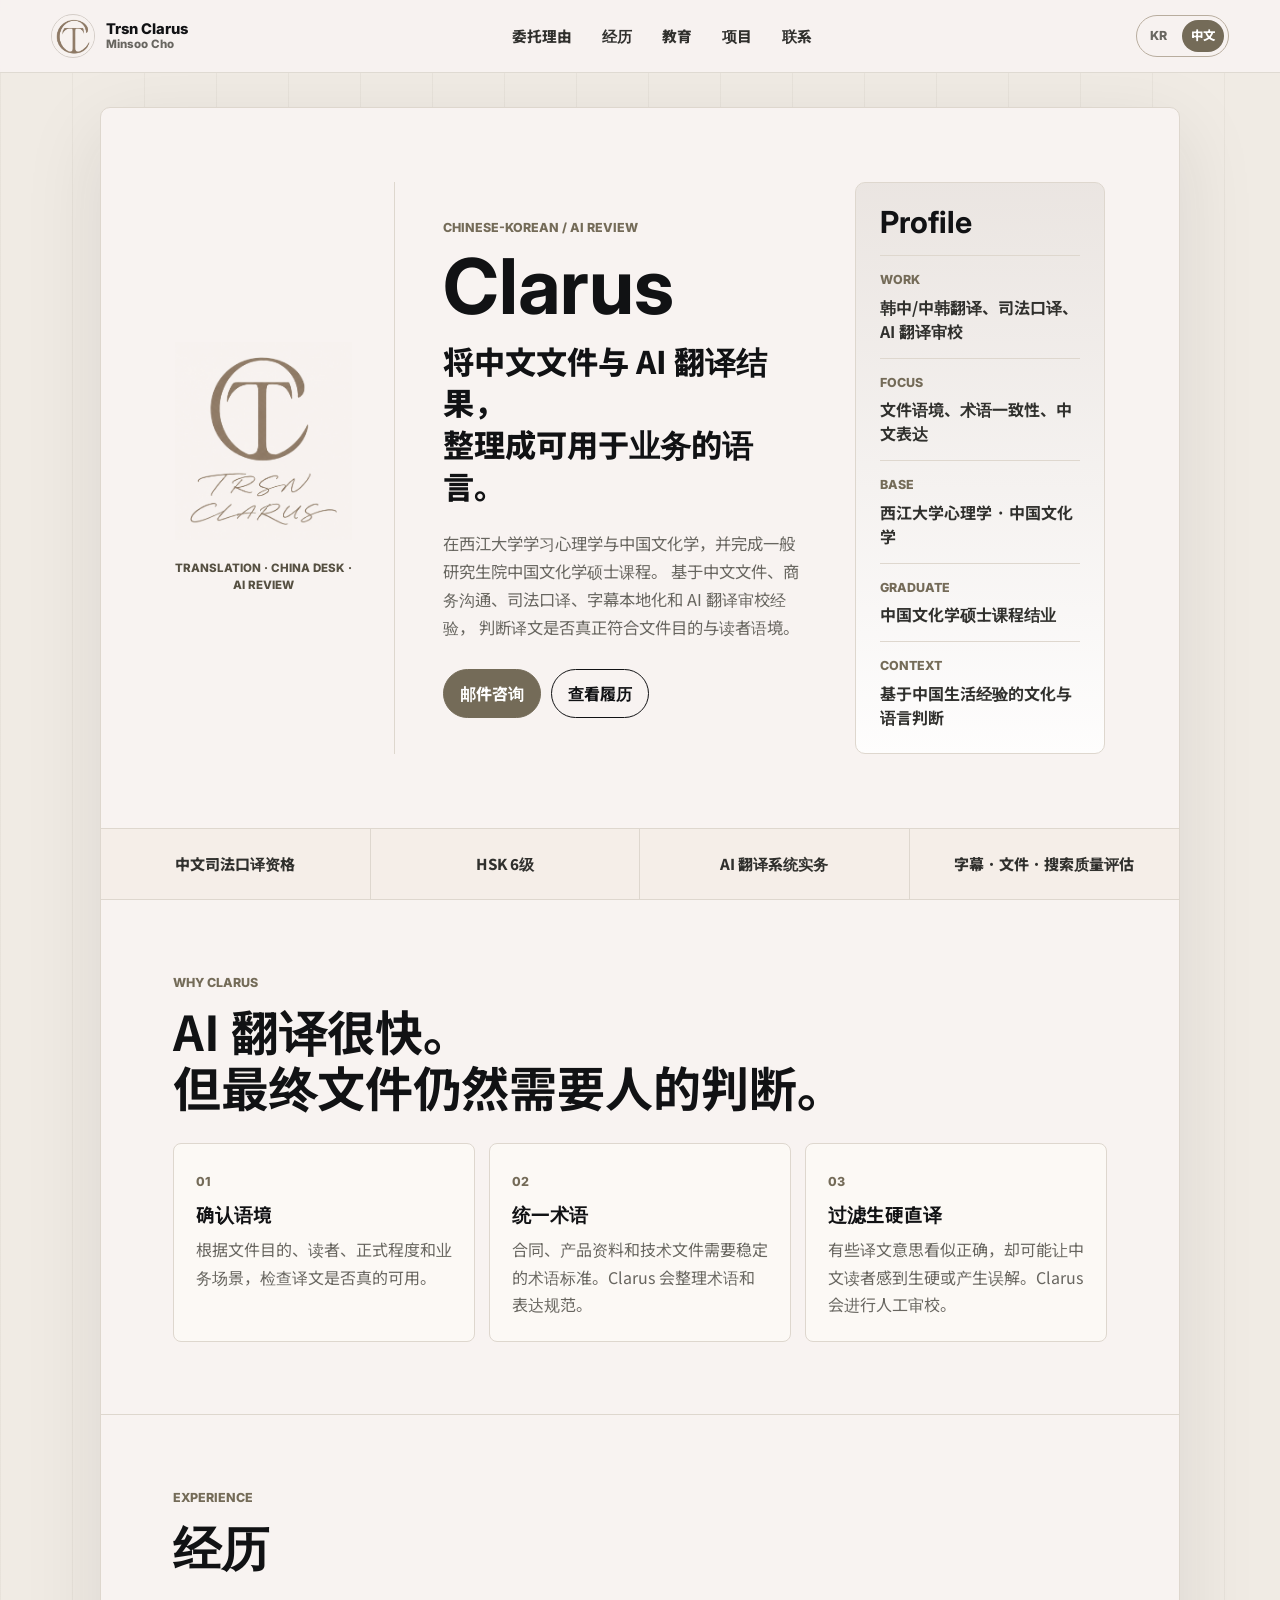
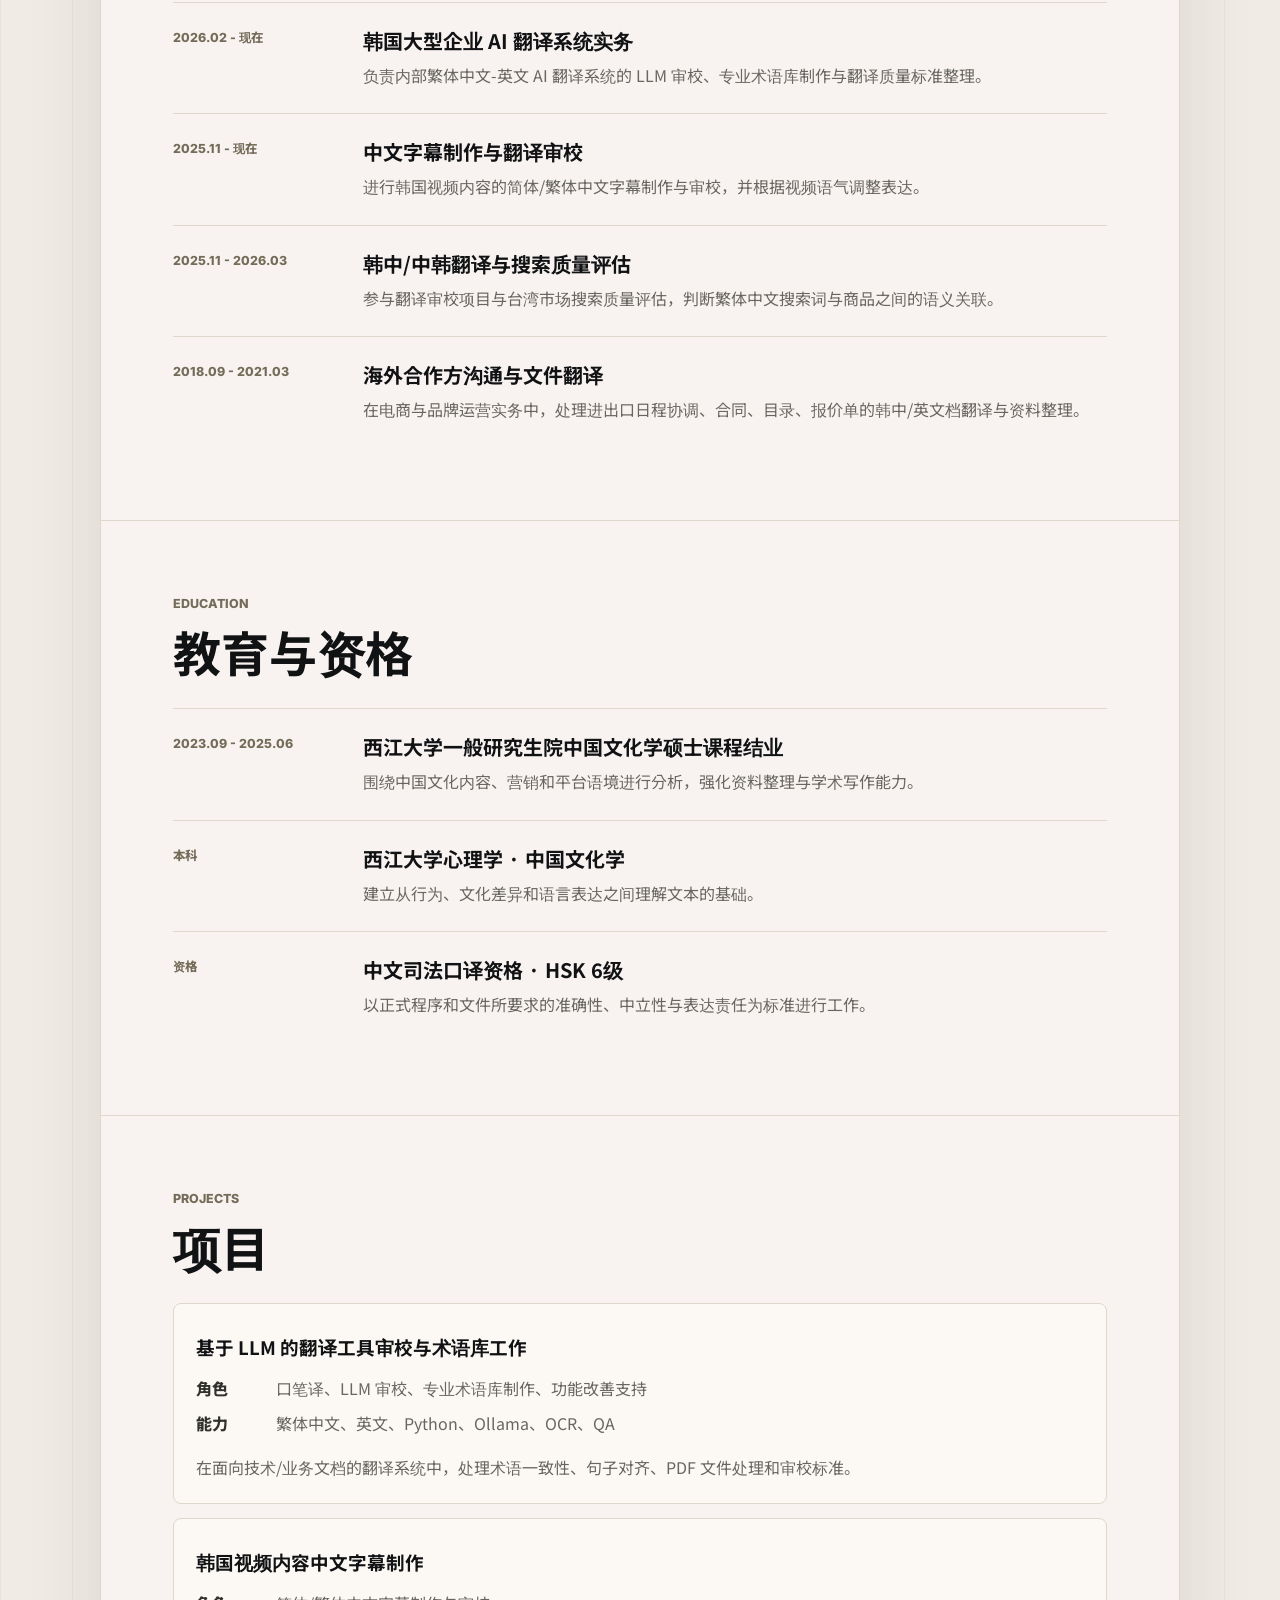
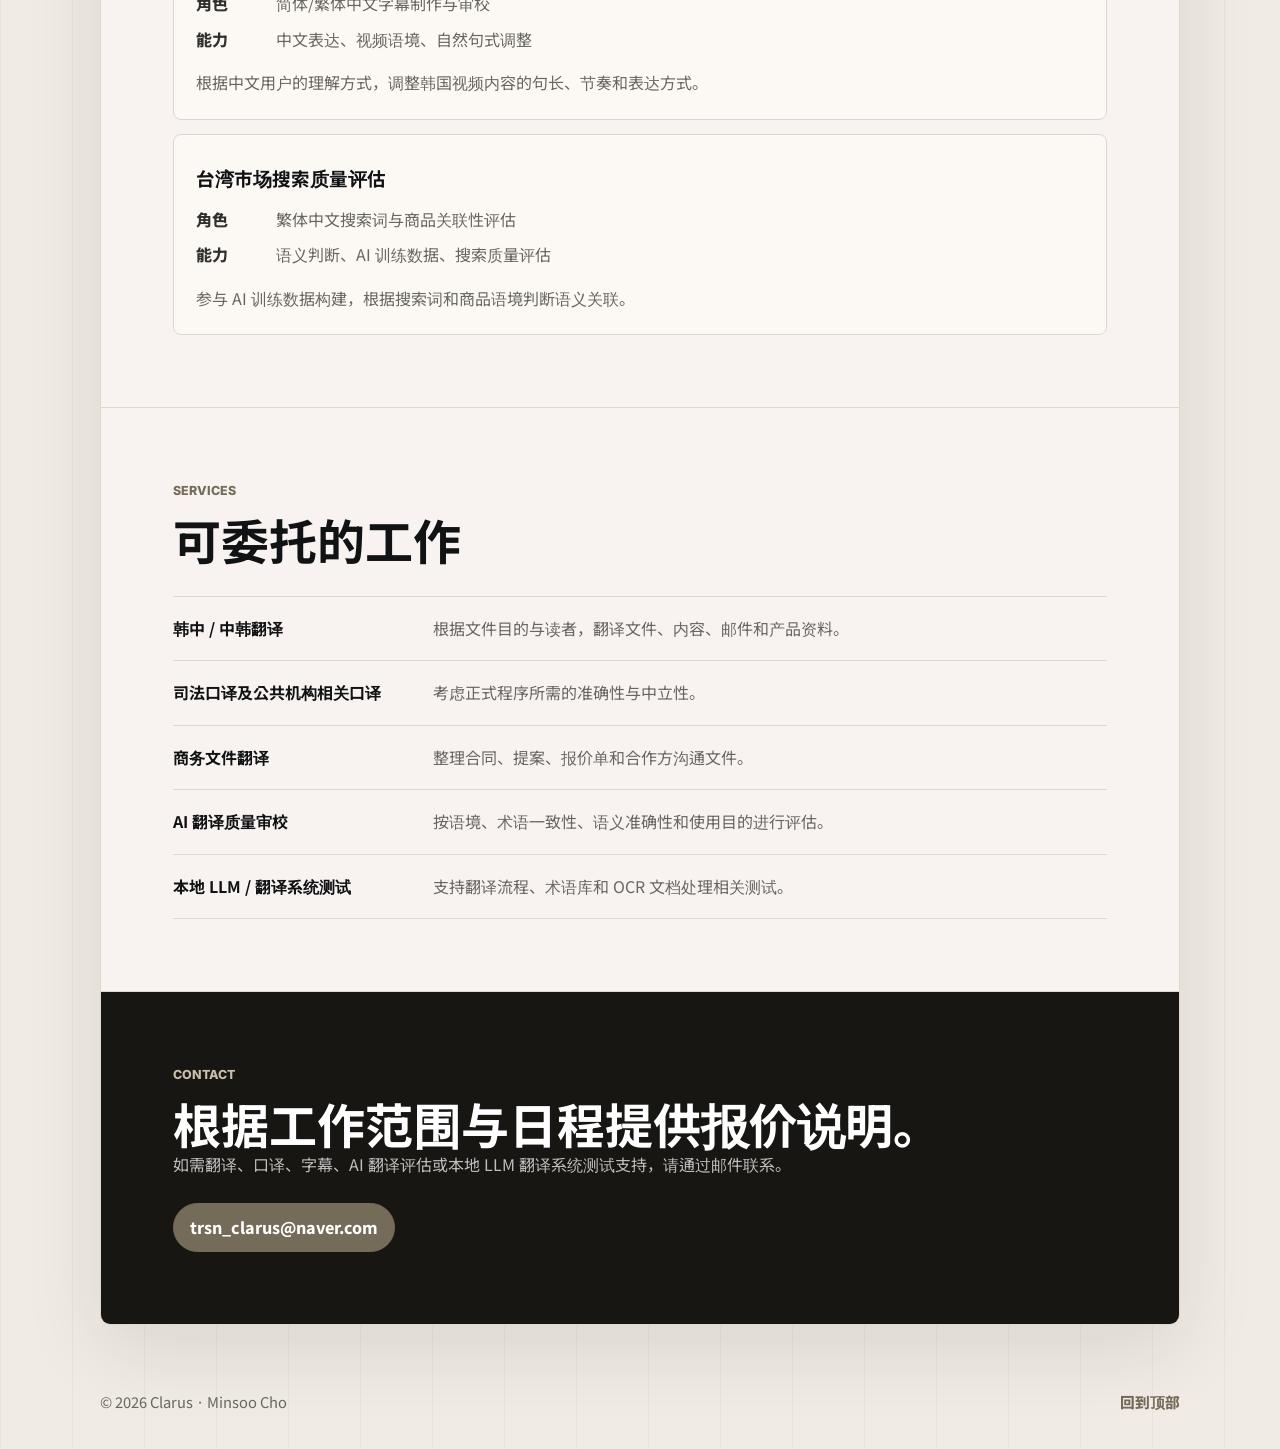
==== commit 3a7e8bb8: "Improve Chinese line breaks and mobile readability" ====
--- a/zh.html
+++ b/zh.html
@@ -45,7 +45,10 @@
       <div class="hero-main">
         <p class="eyebrow">Chinese-Korean / AI Review</p>
         <h1 id="hero-title">Clarus</h1>
-        <p class="hero-lead">将中文文件与 AI 翻译结果整理成可用于实际业务的语言。</p>
+        <p class="hero-lead">
+          <span>将中文文件与 AI 翻译结果，</span>
+          <span>整理成可用于业务的语言。</span>
+        </p>
         <p class="hero-copy">
           在西江大学学习心理学与中国文化学，并完成一般研究生院中国文化学硕士课程。
           基于中文文件、商务沟通、司法口译、字幕本地化和 AI 翻译审校经验，
@@ -79,7 +82,10 @@
     <section id="reason" class="section reason-section">
       <div class="section-head">
         <p class="section-kicker">Why Clarus</p>
-        <h2>AI 翻译很快。但最终文件仍然需要人的判断。</h2>
+        <h2>
+          <span>AI 翻译很快。</span>
+          <span>但最终文件仍然需要人的判断。</span>
+        </h2>
       </div>
       <div class="reason-grid">
         <article>
--- a/styles-hero-fix.css
+++ b/styles-hero-fix.css
@@ -213,6 +213,11 @@
   line-height: 1.34;
 }
 
+.hero-lead span,
+.section h2 span {
+  display: block;
+}
+
 .hero-copy {
   max-width: 600px;
   margin: 22px 0 0;
@@ -357,6 +362,18 @@
   letter-spacing: 0;
 }
 
+:lang(zh-CN) p,
+:lang(zh-CN) h1,
+:lang(zh-CN) h2,
+:lang(zh-CN) h3,
+:lang(zh-CN) dd,
+:lang(zh-CN) span {
+  word-break: normal;
+  word-break: auto-phrase;
+  line-break: loose;
+  overflow-wrap: break-word;
+}
+
 .reason-grid {
   display: grid;
   grid-template-columns: repeat(3, minmax(0, 1fr));
@@ -588,6 +605,11 @@
 
   .hero-lead {
     font-size: 1.55rem;
+  }
+
+  :lang(zh-CN) .hero-lead {
+    font-size: 1.44rem;
+    line-height: 1.42;
   }
 
   .section h2 {
@@ -651,8 +673,8 @@
   .contact-section p {
     width: min(100%, 312px);
     max-width: 312px;
-    word-break: break-all;
-    overflow-wrap: anywhere;
+    word-break: keep-all;
+    overflow-wrap: break-word;
   }
 
   .site-footer {
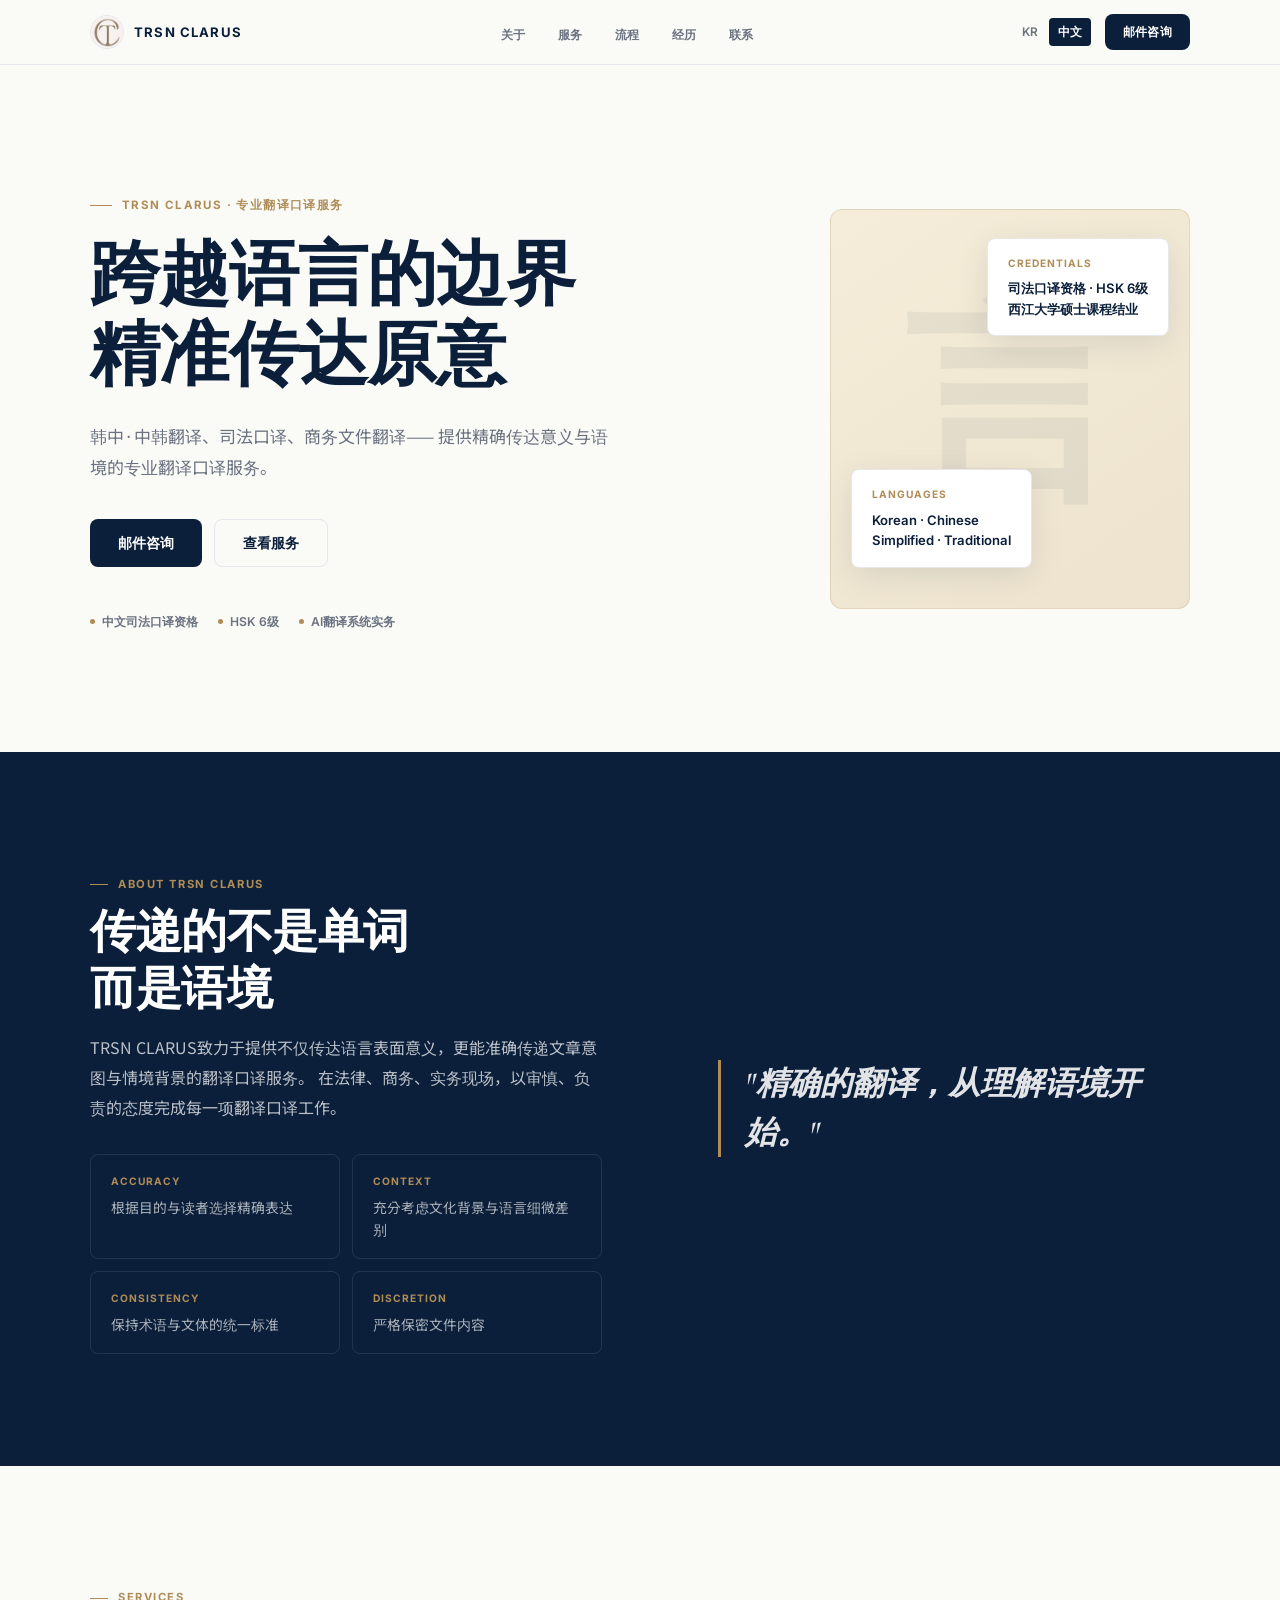
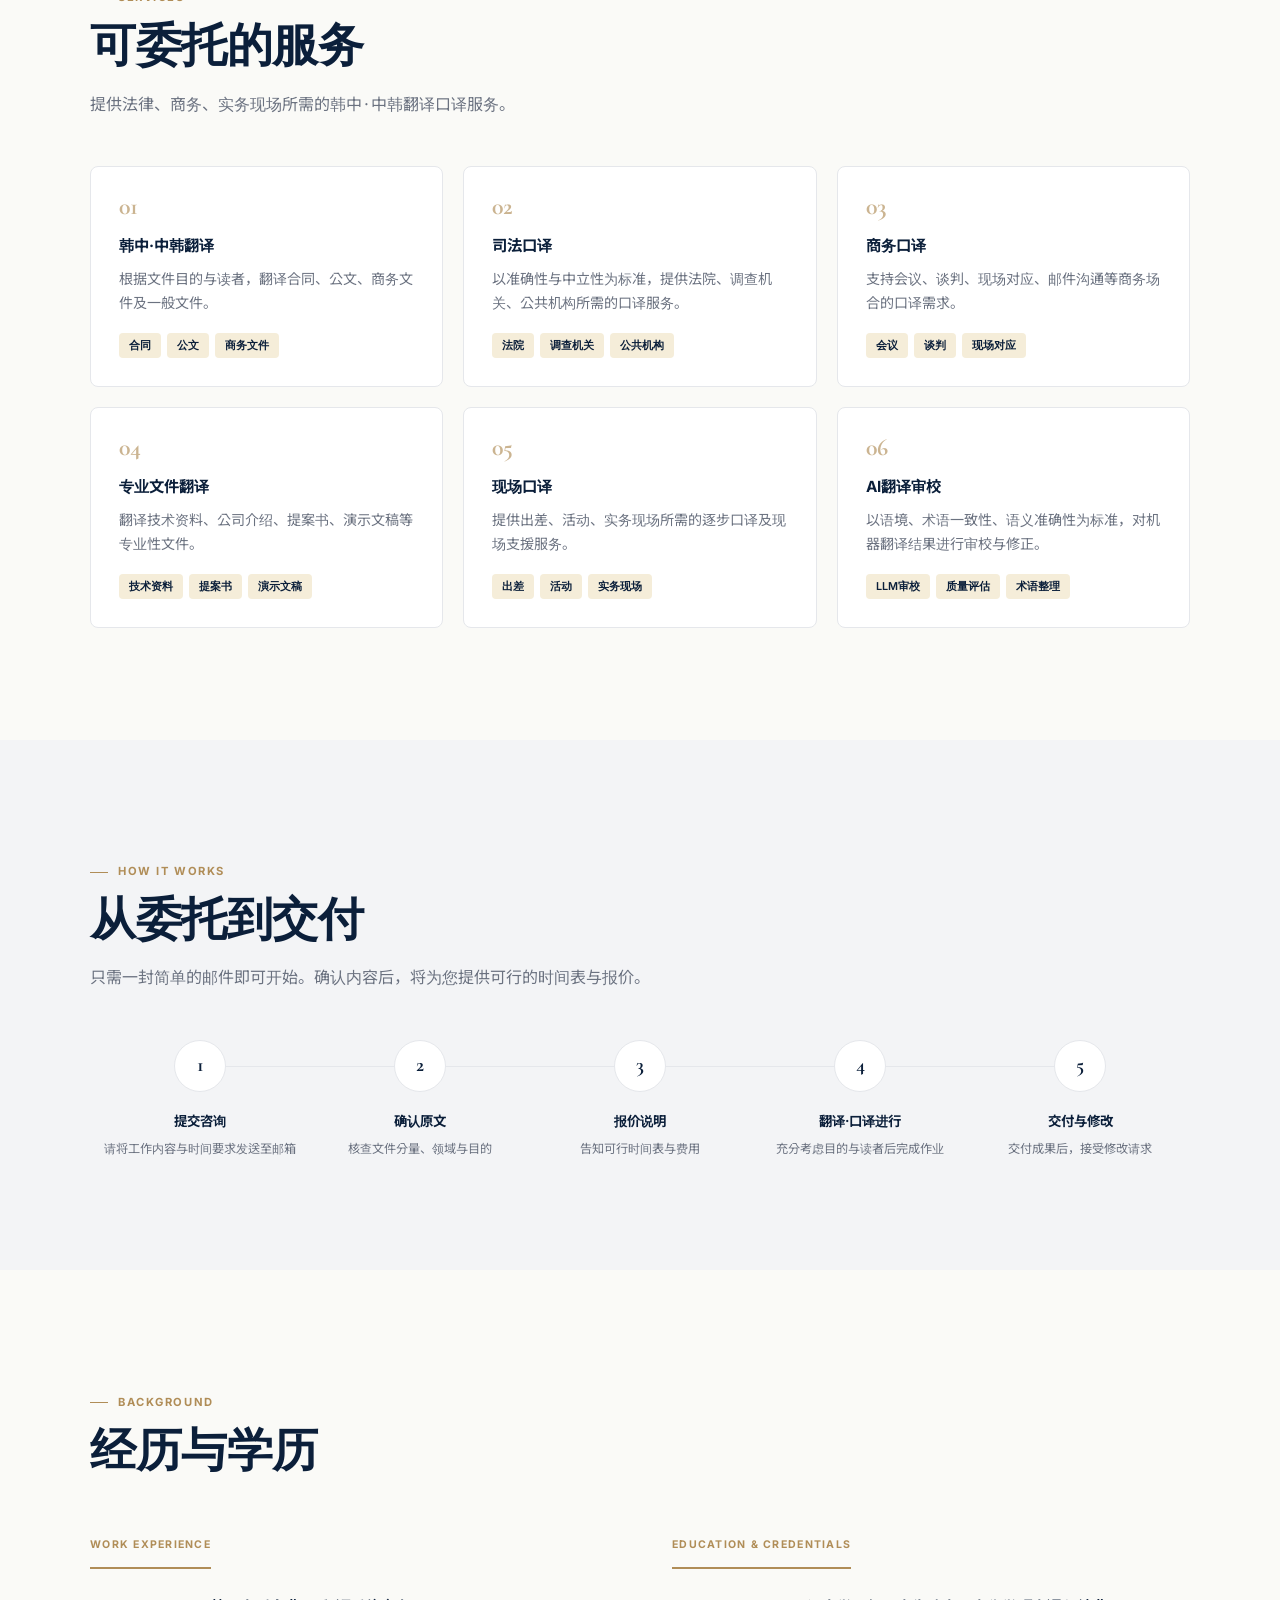
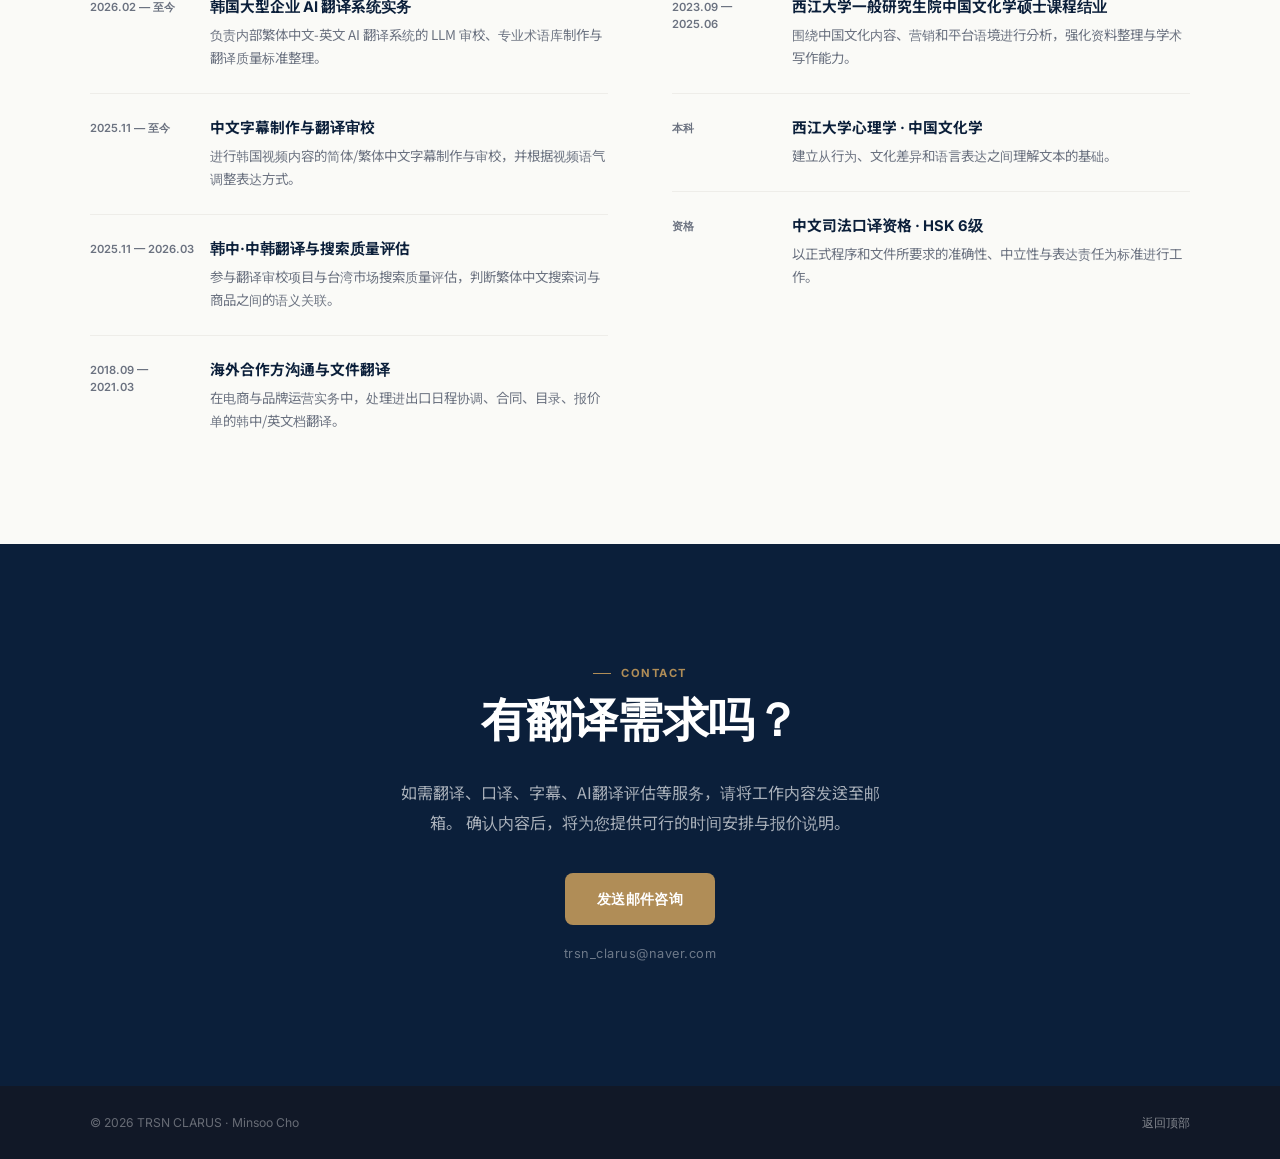
==== commit 29f82732: "redesign: premium brand UI — Deep Navy, Muted Gold, Cormorant Garamond - New design system: Deep Nav" ====
--- a/zh.html
+++ b/zh.html
@@ -3,234 +3,339 @@
 <head>
   <meta charset="UTF-8" />
   <meta name="viewport" content="width=device-width, initial-scale=1.0" />
-  <meta name="description" content="Clarus / Minsoo Cho 的中文韩文翻译、司法口译、AI 翻译审校与本地 LLM 翻译系统实务简介。" />
-  <title>Clarus | Chinese-Korean Translation & AI Review</title>
-  <link rel="alternate" hreflang="ko" href="index.html" />
-  <link rel="alternate" hreflang="zh" href="zh.html" />
+  <meta name="description" content="TRSN CLARUS — 韩中·中韩翻译、司法口译、商务通译、专业文件翻译、AI翻译审校。精准传达意义与语境的专业翻译口译服务。" />
+  <meta property="og:title" content="TRSN CLARUS | 专业翻译口译服务" />
+  <meta property="og:description" content="韩中·中韩翻译、司法口译、商务通译、AI翻译审校。跨越语言边界，精准传达原意。" />
+  <meta property="og:url" content="https://trsnclarus.com/zh.html" />
+  <meta property="og:type" content="website" />
+  <link rel="canonical" href="https://trsnclarus.com/zh.html" />
+  <link rel="alternate" hreflang="ko" href="https://trsnclarus.com/" />
+  <link rel="alternate" hreflang="zh" href="https://trsnclarus.com/zh.html" />
+  <title>TRSN CLARUS | 韩中翻译 · 司法口译 · AI翻译审校</title>
   <link rel="preconnect" href="https://fonts.googleapis.com">
   <link rel="preconnect" href="https://fonts.gstatic.com" crossorigin>
-  <link href="https://fonts.googleapis.com/css2?family=Noto+Sans+KR:wght@400;500;600;700;800&family=Inter:wght@500;600;700;800&display=swap" rel="stylesheet">
+  <link href="https://fonts.googleapis.com/css2?family=Cormorant+Garamond:ital,wght@0,600;0,700;1,600&family=Noto+Sans+KR:wght@400;500;700&family=Inter:wght@500;600;700&display=swap" rel="stylesheet">
   <link rel="stylesheet" href="styles-hero-fix.css" />
   <link rel="icon" href="assets/trsn-clarus-mark-crop.png" type="image/png">
 </head>
 <body>
-  <header class="site-header">
-    <a class="brand" href="#top" aria-label="返回 Clarus 首页">
-      <img src="assets/trsn-clarus-mark-crop.png" alt="Trsn Clarus" />
-      <span class="brand-copy">
-        <strong>Trsn Clarus</strong>
-        <small>Minsoo Cho</small>
-      </span>
-    </a>
-    <nav class="nav-links" aria-label="主要菜单">
-      <a href="#reason">委托理由</a>
-      <a href="#experience">经历</a>
-      <a href="#education">教育</a>
-      <a href="#projects">项目</a>
-      <a href="#contact">联系</a>
-    </nav>
-    <div class="language-switch" aria-label="语言选择">
-      <a href="index.html">KR</a>
-      <a aria-current="page" href="zh.html">中文</a>
+
+  <header class="site-header" data-header>
+    <div class="header-inner">
+      <a class="brand" href="#top" aria-label="返回 TRSN CLARUS 首页">
+        <img src="assets/trsn-clarus-mark-crop.png" alt="" class="brand-mark" aria-hidden="true" />
+        <span class="brand-name">TRSN CLARUS</span>
+      </a>
+      <nav aria-label="主要菜单">
+        <ul class="nav-links">
+          <li><a href="#about">关于</a></li>
+          <li><a href="#services">服务</a></li>
+          <li><a href="#process">流程</a></li>
+          <li><a href="#experience">经历</a></li>
+          <li><a href="#contact">联系</a></li>
+        </ul>
+      </nav>
+      <div class="header-right">
+        <div class="lang-switch" aria-label="语言选择">
+          <a href="index.html">KR</a>
+          <a aria-current="page" href="zh.html">中文</a>
+        </div>
+        <a class="btn-header" href="#contact">邮件咨询</a>
+        <button class="hamburger" aria-label="打开菜单" aria-expanded="false" aria-controls="mobile-nav">
+          <span></span><span></span><span></span>
+        </button>
+      </div>
     </div>
   </header>
 
-  <main id="top" class="page-shell">
-    <section class="hero-section" aria-labelledby="hero-title">
-      <aside class="logo-panel" aria-label="Trsn Clarus identity">
-        <img src="assets/trsn-clarus-signature-crop.png" alt="Trsn Clarus" />
-        <p>Translation · China Desk · AI Review</p>
-      </aside>
-
-      <div class="hero-main">
-        <p class="eyebrow">Chinese-Korean / AI Review</p>
-        <h1 id="hero-title">Clarus</h1>
-        <p class="hero-lead">
-          <span>将中文文件与 AI 翻译结果，</span>
-          <span>整理成可用于业务的语言。</span>
+  <nav class="mobile-nav" id="mobile-nav" aria-label="移动端菜单">
+    <a href="#about">关于</a>
+    <a href="#services">服务</a>
+    <a href="#process">流程</a>
+    <a href="#experience">经历</a>
+    <a class="btn-contact-mobile" href="#contact">邮件咨询</a>
+  </nav>
+
+  <main id="top">
+
+    <section class="hero" aria-labelledby="hero-title">
+      <div class="hero-inner">
+        <div class="hero-content">
+          <p class="hero-eyebrow">TRSN CLARUS · 专业翻译口译服务</p>
+          <h1 id="hero-title">跨越语言的边界<br>精准传达原意</h1>
+          <p class="hero-lead">
+            韩中·中韩翻译、司法口译、商务文件翻译——
+            提供精确传达意义与语境的专业翻译口译服务。
+          </p>
+          <div class="hero-actions">
+            <a class="btn-primary" href="#contact">邮件咨询</a>
+            <a class="btn-secondary" href="#services">查看服务</a>
+          </div>
+          <div class="hero-trust">
+            <span class="hero-trust-item">中文司法口译资格</span>
+            <span class="hero-trust-item">HSK 6级</span>
+            <span class="hero-trust-item">AI翻译系统实务</span>
+          </div>
+        </div>
+        <div class="hero-visual" aria-hidden="true">
+          <span class="hero-char">言</span>
+          <div class="hero-card hero-card-1">
+            <p class="hero-card-title">Credentials</p>
+            <p class="hero-card-text">司法口译资格 · HSK 6级<br>西江大学硕士课程结业</p>
+          </div>
+          <div class="hero-card hero-card-2">
+            <p class="hero-card-title">Languages</p>
+            <p class="hero-card-text">Korean · Chinese<br>Simplified · Traditional</p>
+          </div>
+        </div>
+      </div>
+    </section>
+
+    <section id="about" class="about" aria-labelledby="about-title">
+      <div class="container">
+        <div>
+          <p class="section-eyebrow">About TRSN CLARUS</p>
+          <h2 class="section-title" id="about-title">传递的不是单词<br>而是语境</h2>
+          <p class="about-body">
+            TRSN CLARUS致力于提供不仅传达语言表面意义，更能准确传递文章意图与情境背景的翻译口译服务。
+            在法律、商务、实务现场，以审慎、负责的态度完成每一项翻译口译工作。
+          </p>
+          <div class="about-pillars">
+            <div class="pillar">
+              <p class="pillar-label">Accuracy</p>
+              <p class="pillar-text">根据目的与读者选择精确表达</p>
+            </div>
+            <div class="pillar">
+              <p class="pillar-label">Context</p>
+              <p class="pillar-text">充分考虑文化背景与语言细微差别</p>
+            </div>
+            <div class="pillar">
+              <p class="pillar-label">Consistency</p>
+              <p class="pillar-text">保持术语与文体的统一标准</p>
+            </div>
+            <div class="pillar">
+              <p class="pillar-label">Discretion</p>
+              <p class="pillar-text">严格保密文件内容</p>
+            </div>
+          </div>
+        </div>
+        <div>
+          <blockquote class="about-quote">
+            "精确的翻译，从理解语境开始。"
+          </blockquote>
+        </div>
+      </div>
+    </section>
+
+    <section id="services" class="services" aria-labelledby="services-title">
+      <div class="container">
+        <div class="section-head">
+          <p class="section-eyebrow">Services</p>
+          <h2 class="section-title" id="services-title">可委托的服务</h2>
+          <p class="section-lead">提供法律、商务、实务现场所需的韩中·中韩翻译口译服务。</p>
+        </div>
+        <div class="services-grid">
+          <article class="service-card">
+            <p class="service-num">01</p>
+            <h3 class="service-title">韩中·中韩翻译</h3>
+            <p class="service-desc">根据文件目的与读者，翻译合同、公文、商务文件及一般文件。</p>
+            <div class="service-tags">
+              <span class="tag">合同</span>
+              <span class="tag">公文</span>
+              <span class="tag">商务文件</span>
+            </div>
+          </article>
+          <article class="service-card">
+            <p class="service-num">02</p>
+            <h3 class="service-title">司法口译</h3>
+            <p class="service-desc">以准确性与中立性为标准，提供法院、调查机关、公共机构所需的口译服务。</p>
+            <div class="service-tags">
+              <span class="tag">法院</span>
+              <span class="tag">调查机关</span>
+              <span class="tag">公共机构</span>
+            </div>
+          </article>
+          <article class="service-card">
+            <p class="service-num">03</p>
+            <h3 class="service-title">商务口译</h3>
+            <p class="service-desc">支持会议、谈判、现场对应、邮件沟通等商务场合的口译需求。</p>
+            <div class="service-tags">
+              <span class="tag">会议</span>
+              <span class="tag">谈判</span>
+              <span class="tag">现场对应</span>
+            </div>
+          </article>
+          <article class="service-card">
+            <p class="service-num">04</p>
+            <h3 class="service-title">专业文件翻译</h3>
+            <p class="service-desc">翻译技术资料、公司介绍、提案书、演示文稿等专业性文件。</p>
+            <div class="service-tags">
+              <span class="tag">技术资料</span>
+              <span class="tag">提案书</span>
+              <span class="tag">演示文稿</span>
+            </div>
+          </article>
+          <article class="service-card">
+            <p class="service-num">05</p>
+            <h3 class="service-title">现场口译</h3>
+            <p class="service-desc">提供出差、活动、实务现场所需的逐步口译及现场支援服务。</p>
+            <div class="service-tags">
+              <span class="tag">出差</span>
+              <span class="tag">活动</span>
+              <span class="tag">实务现场</span>
+            </div>
+          </article>
+          <article class="service-card">
+            <p class="service-num">06</p>
+            <h3 class="service-title">AI翻译审校</h3>
+            <p class="service-desc">以语境、术语一致性、语义准确性为标准，对机器翻译结果进行审校与修正。</p>
+            <div class="service-tags">
+              <span class="tag">LLM审校</span>
+              <span class="tag">质量评估</span>
+              <span class="tag">术语整理</span>
+            </div>
+          </article>
+        </div>
+      </div>
+    </section>
+
+    <section id="process" class="process" aria-labelledby="process-title">
+      <div class="container">
+        <div class="section-head">
+          <p class="section-eyebrow">How It Works</p>
+          <h2 class="section-title" id="process-title">从委托到交付</h2>
+          <p class="section-lead">只需一封简单的邮件即可开始。确认内容后，将为您提供可行的时间表与报价。</p>
+        </div>
+        <div class="process-steps">
+          <div class="process-step">
+            <div class="process-num">1</div>
+            <div>
+              <p class="process-step-title">提交咨询</p>
+              <p class="process-step-desc">请将工作内容与时间要求发送至邮箱</p>
+            </div>
+          </div>
+          <div class="process-step">
+            <div class="process-num">2</div>
+            <div>
+              <p class="process-step-title">确认原文</p>
+              <p class="process-step-desc">核查文件分量、领域与目的</p>
+            </div>
+          </div>
+          <div class="process-step">
+            <div class="process-num">3</div>
+            <div>
+              <p class="process-step-title">报价说明</p>
+              <p class="process-step-desc">告知可行时间表与费用</p>
+            </div>
+          </div>
+          <div class="process-step">
+            <div class="process-num">4</div>
+            <div>
+              <p class="process-step-title">翻译·口译进行</p>
+              <p class="process-step-desc">充分考虑目的与读者后完成作业</p>
+            </div>
+          </div>
+          <div class="process-step">
+            <div class="process-num">5</div>
+            <div>
+              <p class="process-step-title">交付与修改</p>
+              <p class="process-step-desc">交付成果后，接受修改请求</p>
+            </div>
+          </div>
+        </div>
+      </div>
+    </section>
+
+    <section id="experience" class="experience" aria-labelledby="experience-title">
+      <div class="container">
+        <div class="section-head">
+          <p class="section-eyebrow">Background</p>
+          <h2 class="section-title" id="experience-title">经历与学历</h2>
+        </div>
+        <div class="exp-grid">
+          <div>
+            <p class="exp-col-label">Work Experience</p>
+            <div class="timeline">
+              <div class="tl-item">
+                <p class="tl-time">2026.02 — 至今</p>
+                <div>
+                  <p class="tl-title">韩国大型企业 AI 翻译系统实务</p>
+                  <p class="tl-desc">负责内部繁体中文-英文 AI 翻译系统的 LLM 审校、专业术语库制作与翻译质量标准整理。</p>
+                </div>
+              </div>
+              <div class="tl-item">
+                <p class="tl-time">2025.11 — 至今</p>
+                <div>
+                  <p class="tl-title">中文字幕制作与翻译审校</p>
+                  <p class="tl-desc">进行韩国视频内容的简体/繁体中文字幕制作与审校，并根据视频语气调整表达方式。</p>
+                </div>
+              </div>
+              <div class="tl-item">
+                <p class="tl-time">2025.11 — 2026.03</p>
+                <div>
+                  <p class="tl-title">韩中·中韩翻译与搜索质量评估</p>
+                  <p class="tl-desc">参与翻译审校项目与台湾市场搜索质量评估，判断繁体中文搜索词与商品之间的语义关联。</p>
+                </div>
+              </div>
+              <div class="tl-item">
+                <p class="tl-time">2018.09 — 2021.03</p>
+                <div>
+                  <p class="tl-title">海外合作方沟通与文件翻译</p>
+                  <p class="tl-desc">在电商与品牌运营实务中，处理进出口日程协调、合同、目录、报价单的韩中/英文档翻译。</p>
+                </div>
+              </div>
+            </div>
+          </div>
+          <div>
+            <p class="exp-col-label">Education &amp; Credentials</p>
+            <div class="timeline">
+              <div class="tl-item">
+                <p class="tl-time">2023.09 — 2025.06</p>
+                <div>
+                  <p class="tl-title">西江大学一般研究生院中国文化学硕士课程结业</p>
+                  <p class="tl-desc">围绕中国文化内容、营销和平台语境进行分析，强化资料整理与学术写作能力。</p>
+                </div>
+              </div>
+              <div class="tl-item">
+                <p class="tl-time">本科</p>
+                <div>
+                  <p class="tl-title">西江大学心理学 · 中国文化学</p>
+                  <p class="tl-desc">建立从行为、文化差异和语言表达之间理解文本的基础。</p>
+                </div>
+              </div>
+              <div class="tl-item">
+                <p class="tl-time">资格</p>
+                <div>
+                  <p class="tl-title">中文司法口译资格 · HSK 6级</p>
+                  <p class="tl-desc">以正式程序和文件所要求的准确性、中立性与表达责任为标准进行工作。</p>
+                </div>
+              </div>
+            </div>
+          </div>
+        </div>
+      </div>
+    </section>
+
+    <section id="contact" class="contact" aria-labelledby="contact-title">
+      <div class="container">
+        <p class="section-eyebrow">Contact</p>
+        <h2 class="section-title" id="contact-title">有翻译需求吗？</h2>
+        <p class="contact-lead">
+          如需翻译、口译、字幕、AI翻译评估等服务，请将工作内容发送至邮箱。
+          确认内容后，将为您提供可行的时间安排与报价说明。
         </p>
-        <p class="hero-copy">
-          在西江大学学习心理学与中国文化学，并完成一般研究生院中国文化学硕士课程。
-          基于中文文件、商务沟通、司法口译、字幕本地化和 AI 翻译审校经验，
-          判断译文是否真正符合文件目的与读者语境。
-        </p>
-        <div class="hero-actions">
-          <a class="button primary" href="#contact">邮件咨询</a>
-          <a class="button secondary" href="#experience">查看履历</a>
-        </div>
-      </div>
-
-      <aside class="profile-card" aria-label="核心资料">
-        <h2>Profile</h2>
-        <dl>
-          <div><dt>Work</dt><dd>韩中/中韩翻译、司法口译、AI 翻译审校</dd></div>
-          <div><dt>Focus</dt><dd>文件语境、术语一致性、中文表达</dd></div>
-          <div><dt>Base</dt><dd>西江大学心理学 · 中国文化学</dd></div>
-          <div><dt>Graduate</dt><dd>中国文化学硕士课程结业</dd></div>
-          <div><dt>Context</dt><dd>基于中国生活经验的文化与语言判断</dd></div>
-        </dl>
-      </aside>
-    </section>
-
-    <section class="proof-bar" aria-label="核心可信要素">
-      <span>中文司法口译资格</span>
-      <span>HSK 6级</span>
-      <span>AI 翻译系统实务</span>
-      <span>字幕 · 文件 · 搜索质量评估</span>
-    </section>
-
-    <section id="reason" class="section reason-section">
-      <div class="section-head">
-        <p class="section-kicker">Why Clarus</p>
-        <h2>
-          <span>AI 翻译很快。</span>
-          <span>但最终文件仍然需要人的判断。</span>
-        </h2>
-      </div>
-      <div class="reason-grid">
-        <article>
-          <span>01</span>
-          <h3>确认语境</h3>
-          <p>根据文件目的、读者、正式程度和业务场景，检查译文是否真的可用。</p>
-        </article>
-        <article>
-          <span>02</span>
-          <h3>统一术语</h3>
-          <p>合同、产品资料和技术文件需要稳定的术语标准。Clarus 会整理术语和表达规范。</p>
-        </article>
-        <article>
-          <span>03</span>
-          <h3>过滤生硬直译</h3>
-          <p>有些译文意思看似正确，却可能让中文读者感到生硬或产生误解。Clarus 会进行人工审校。</p>
-        </article>
-      </div>
-    </section>
-
-    <section id="experience" class="section timeline-section">
-      <div class="section-head">
-        <p class="section-kicker">Experience</p>
-        <h2>经历</h2>
-      </div>
-      <div class="timeline">
-        <article>
-          <time>2026.02 - 现在</time>
-          <div>
-            <h3>韩国大型企业 AI 翻译系统实务</h3>
-            <p>负责内部繁体中文-英文 AI 翻译系统的 LLM 审校、专业术语库制作与翻译质量标准整理。</p>
-          </div>
-        </article>
-        <article>
-          <time>2025.11 - 现在</time>
-          <div>
-            <h3>中文字幕制作与翻译审校</h3>
-            <p>进行韩国视频内容的简体/繁体中文字幕制作与审校，并根据视频语气调整表达。</p>
-          </div>
-        </article>
-        <article>
-          <time>2025.11 - 2026.03</time>
-          <div>
-            <h3>韩中/中韩翻译与搜索质量评估</h3>
-            <p>参与翻译审校项目与台湾市场搜索质量评估，判断繁体中文搜索词与商品之间的语义关联。</p>
-          </div>
-        </article>
-        <article>
-          <time>2018.09 - 2021.03</time>
-          <div>
-            <h3>海外合作方沟通与文件翻译</h3>
-            <p>在电商与品牌运营实务中，处理进出口日程协调、合同、目录、报价单的韩中/英文档翻译与资料整理。</p>
-          </div>
-        </article>
-      </div>
-    </section>
-
-    <section id="education" class="section timeline-section">
-      <div class="section-head">
-        <p class="section-kicker">Education</p>
-        <h2>教育与资格</h2>
-      </div>
-      <div class="timeline">
-        <article>
-          <time>2023.09 - 2025.06</time>
-          <div>
-            <h3>西江大学一般研究生院中国文化学硕士课程结业</h3>
-            <p>围绕中国文化内容、营销和平台语境进行分析，强化资料整理与学术写作能力。</p>
-          </div>
-        </article>
-        <article>
-          <time>本科</time>
-          <div>
-            <h3>西江大学心理学 · 中国文化学</h3>
-            <p>建立从行为、文化差异和语言表达之间理解文本的基础。</p>
-          </div>
-        </article>
-        <article>
-          <time>资格</time>
-          <div>
-            <h3>中文司法口译资格 · HSK 6级</h3>
-            <p>以正式程序和文件所要求的准确性、中立性与表达责任为标准进行工作。</p>
-          </div>
-        </article>
-      </div>
-    </section>
-
-    <section id="projects" class="section project-section">
-      <div class="section-head">
-        <p class="section-kicker">Projects</p>
-        <h2>项目</h2>
-      </div>
-      <div class="project-list">
-        <article>
-          <h3>基于 LLM 的翻译工具审校与术语库工作</h3>
-          <dl>
-            <div><dt>角色</dt><dd>口笔译、LLM 审校、专业术语库制作、功能改善支持</dd></div>
-            <div><dt>能力</dt><dd>繁体中文、英文、Python、Ollama、OCR、QA</dd></div>
-          </dl>
-          <p>在面向技术/业务文档的翻译系统中，处理术语一致性、句子对齐、PDF 文件处理和审校标准。</p>
-        </article>
-        <article>
-          <h3>韩国视频内容中文字幕制作</h3>
-          <dl>
-            <div><dt>角色</dt><dd>简体/繁体中文字幕制作与审校</dd></div>
-            <div><dt>能力</dt><dd>中文表达、视频语境、自然句式调整</dd></div>
-          </dl>
-          <p>根据中文用户的理解方式，调整韩国视频内容的句长、节奏和表达方式。</p>
-        </article>
-        <article>
-          <h3>台湾市场搜索质量评估</h3>
-          <dl>
-            <div><dt>角色</dt><dd>繁体中文搜索词与商品关联性评估</dd></div>
-            <div><dt>能力</dt><dd>语义判断、AI 训练数据、搜索质量评估</dd></div>
-          </dl>
-          <p>参与 AI 训练数据构建，根据搜索词和商品语境判断语义关联。</p>
-        </article>
-      </div>
-    </section>
-
-    <section id="services" class="section services-section">
-      <div class="section-head">
-        <p class="section-kicker">Services</p>
-        <h2>可委托的工作</h2>
-      </div>
-      <ul class="service-list">
-        <li><strong>韩中 / 中韩翻译</strong><span>根据文件目的与读者，翻译文件、内容、邮件和产品资料。</span></li>
-        <li><strong>司法口译及公共机构相关口译</strong><span>考虑正式程序所需的准确性与中立性。</span></li>
-        <li><strong>商务文件翻译</strong><span>整理合同、提案、报价单和合作方沟通文件。</span></li>
-        <li><strong>AI 翻译质量审校</strong><span>按语境、术语一致性、语义准确性和使用目的进行评估。</span></li>
-        <li><strong>本地 LLM / 翻译系统测试</strong><span>支持翻译流程、术语库和 OCR 文档处理相关测试。</span></li>
-      </ul>
-    </section>
-
-    <section id="contact" class="section contact-section">
-      <p class="section-kicker">Contact</p>
-      <h2>根据工作范围与日程提供报价说明。</h2>
-      <p>如需翻译、口译、字幕、AI 翻译评估或本地 LLM 翻译系统测试支持，请通过邮件联系。</p>
-      <a class="contact-link" href="mailto:trsn_clarus@naver.com">trsn_clarus@naver.com</a>
-    </section>
+        <a class="btn-contact" href="mailto:trsn_clarus@naver.com">发送邮件咨询</a>
+        <p class="contact-email">trsn_clarus@naver.com</p>
+      </div>
+    </section>
+
   </main>
 
   <footer class="site-footer">
-    <span>© <span data-year></span> Clarus · Minsoo Cho</span>
-    <a href="#top">回到顶部</a>
+    <div class="footer-inner">
+      <span>© <span data-year></span> TRSN CLARUS · Minsoo Cho</span>
+      <a href="#top">返回顶部</a>
+    </div>
   </footer>
 
   <script src="script.js"></script>
--- a/styles-hero-fix.css
+++ b/styles-hero-fix.css
@@ -1,687 +1,950 @@
+/* =============================================
+   TRSN CLARUS — Design System v3
+   Deep Navy · Warm White · Muted Gold
+   ============================================= */
+
+/* ── Tokens ── */
 :root {
-  --bg: #f0ebe4;
-  --paper: #f8f3f1;
-  --ink: #111214;
-  --ink-soft: #30302d;
-  --muted: #686660;
-  --line: #ded7ce;
-  --line-strong: #b8ad9e;
-  --accent: #746b58;
-  --accent-deep: #565042;
-  --accent-soft: #eee5da;
-  --white: #ffffff;
-  --shadow: 0 24px 80px rgba(33, 30, 25, 0.1);
-}
-
-* {
-  box-sizing: border-box;
-}
-
-html {
-  scroll-behavior: smooth;
-}
+  --navy:       #0B1F3A;
+  --navy-soft:  #1A3154;
+  --ink:        #111827;
+  --bg:         #FAFAF7;
+  --surface:    #F3F4F6;
+  --surface-up: #FFFFFF;
+  --line:       #E5E7EB;
+  --line-soft:  #EEEDE9;
+  --gold:       #B08D57;
+  --gold-light: #F5EDD9;
+  --muted:      #6B7280;
+  --white:      #FFFFFF;
+  --radius:     8px;
+  --shadow-sm:  0 2px 8px rgba(11, 31, 58, 0.06);
+  --shadow-md:  0 8px 32px rgba(11, 31, 58, 0.10);
+  --shadow-lg:  0 24px 64px rgba(11, 31, 58, 0.13);
+  --max-w:      1100px;
+}
+
+/* ── Reset ── */
+*, *::before, *::after { box-sizing: border-box; }
+html { scroll-behavior: smooth; }
 
 body {
   margin: 0;
   overflow-x: hidden;
+  background: var(--bg);
   color: var(--ink);
-  background:
-    linear-gradient(90deg, rgba(74, 68, 56, 0.05) 1px, transparent 1px) 0 0 / 72px 72px,
-    var(--bg);
   font-family: "Noto Sans KR", "Inter", system-ui, sans-serif;
-  line-height: 1.72;
-}
-
-::selection {
-  background: var(--accent);
-  color: var(--white);
-}
-
-a {
-  color: inherit;
-  text-decoration: none;
-}
-
-p,
-h1,
-h2,
-h3 {
+  font-size: 1rem;
+  line-height: 1.75;
+  -webkit-font-smoothing: antialiased;
+}
+
+::selection { background: var(--navy); color: var(--white); }
+a { color: inherit; text-decoration: none; }
+img { display: block; max-width: 100%; }
+ul, ol { margin: 0; padding: 0; list-style: none; }
+
+p, h1, h2, h3, h4 {
+  margin: 0;
   word-break: keep-all;
   overflow-wrap: anywhere;
 }
 
+:lang(zh) p,
+:lang(zh) h1,
+:lang(zh) h2,
+:lang(zh) h3,
+:lang(zh) h4 {
+  word-break: normal;
+  line-break: strict;
+  overflow-wrap: break-word;
+}
+
+/* ── Layout helper ── */
+.container {
+  width: min(100% - 48px, var(--max-w));
+  margin-inline: auto;
+}
+
+/* =============================================
+   HEADER
+   ============================================= */
 .site-header {
   position: sticky;
   top: 0;
-  z-index: 10;
+  z-index: 100;
+  background: rgba(250, 250, 247, 0.95);
+  backdrop-filter: blur(16px);
+  -webkit-backdrop-filter: blur(16px);
+  border-bottom: 1px solid var(--line);
+  transition: box-shadow 200ms ease;
+}
+
+.site-header.is-scrolled {
+  box-shadow: var(--shadow-sm);
+}
+
+.header-inner {
+  display: flex;
+  align-items: center;
+  justify-content: space-between;
+  gap: 24px;
+  height: 64px;
+  width: min(100% - 48px, var(--max-w));
+  margin-inline: auto;
+}
+
+.brand {
+  display: flex;
+  align-items: center;
+  gap: 10px;
+  flex-shrink: 0;
+}
+
+.brand-mark {
+  width: 34px;
+  height: 34px;
+  border-radius: 50%;
+  border: 1px solid var(--line);
+  object-fit: contain;
+}
+
+.brand-name {
+  font-family: "Inter", sans-serif;
+  font-size: 0.82rem;
+  font-weight: 700;
+  letter-spacing: 0.09em;
+  color: var(--navy);
+  text-transform: uppercase;
+}
+
+.nav-links {
+  display: flex;
+  align-items: center;
+  gap: clamp(16px, 2.5vw, 36px);
+}
+
+.nav-links a {
+  font-family: "Inter", sans-serif;
+  font-size: 0.78rem;
+  font-weight: 600;
+  color: var(--muted);
+  letter-spacing: 0.04em;
+  transition: color 150ms;
+}
+
+.nav-links a:hover { color: var(--navy); }
+
+.header-right {
+  display: flex;
+  align-items: center;
+  gap: 14px;
+  flex-shrink: 0;
+}
+
+.lang-switch {
+  display: flex;
+  align-items: center;
+  gap: 2px;
+  font-family: "Inter", sans-serif;
+  font-size: 0.74rem;
+  font-weight: 600;
+}
+
+.lang-switch a {
+  padding: 4px 9px;
+  border-radius: 4px;
+  color: var(--muted);
+  transition: background 150ms, color 150ms;
+}
+
+.lang-switch a[aria-current="page"] {
+  background: var(--navy);
+  color: var(--white);
+}
+
+.lang-switch a:not([aria-current]):hover {
+  background: var(--surface);
+  color: var(--navy);
+}
+
+.btn-header {
+  display: inline-flex;
+  align-items: center;
+  height: 36px;
+  padding: 0 18px;
+  background: var(--navy);
+  color: var(--white);
+  font-family: "Inter", sans-serif;
+  font-size: 0.76rem;
+  font-weight: 700;
+  letter-spacing: 0.03em;
+  border-radius: var(--radius);
+  transition: background 150ms, transform 120ms;
+  white-space: nowrap;
+}
+
+.btn-header:hover {
+  background: var(--navy-soft);
+  transform: translateY(-1px);
+}
+
+/* Hamburger */
+.hamburger {
+  display: none;
+  flex-direction: column;
+  justify-content: center;
+  gap: 5px;
+  width: 36px;
+  height: 36px;
+  padding: 0;
+  background: none;
+  border: none;
+  cursor: pointer;
+  flex-shrink: 0;
+}
+
+.hamburger span {
+  display: block;
+  width: 22px;
+  height: 2px;
+  background: var(--navy);
+  border-radius: 2px;
+  transition: transform 200ms, opacity 200ms;
+  transform-origin: center;
+}
+
+.hamburger.is-open span:nth-child(1) { transform: translateY(7px) rotate(45deg); }
+.hamburger.is-open span:nth-child(2) { opacity: 0; transform: scaleX(0); }
+.hamburger.is-open span:nth-child(3) { transform: translateY(-7px) rotate(-45deg); }
+
+/* Mobile drawer */
+.mobile-nav {
+  display: none;
+  position: fixed;
+  inset: 64px 0 0;
+  background: var(--bg);
+  border-top: 1px solid var(--line);
+  padding: 28px 24px 40px;
+  z-index: 99;
+  flex-direction: column;
+  gap: 0;
+  overflow-y: auto;
+}
+
+.mobile-nav.is-open { display: flex; }
+
+.mobile-nav a {
+  display: block;
+  padding: 16px 0;
+  font-size: 1rem;
+  font-weight: 600;
+  color: var(--navy);
+  border-bottom: 1px solid var(--line);
+}
+
+.mobile-nav .btn-contact-mobile {
+  display: block;
+  margin-top: 24px;
+  text-align: center;
+  padding: 15px;
+  background: var(--navy);
+  color: var(--white);
+  border-radius: var(--radius);
+  font-family: "Inter", sans-serif;
+  font-size: 0.88rem;
+  font-weight: 700;
+  border-bottom: none;
+}
+
+/* =============================================
+   HERO
+   ============================================= */
+.hero {
+  padding-block: clamp(72px, 12vw, 120px);
+  overflow: visible;
+}
+
+.hero-inner {
   display: grid;
-  grid-template-columns: auto minmax(0, 1fr) auto;
-  align-items: center;
-  gap: 24px;
-  border-bottom: 1px solid rgba(221, 216, 207, 0.9);
-  background: rgba(248, 243, 241, 0.93);
-  padding: 14px clamp(20px, 4vw, 54px);
-  backdrop-filter: blur(18px);
-}
-
-.brand {
+  grid-template-columns: 1fr 360px;
+  gap: clamp(40px, 6vw, 72px);
+  align-items: center;
+  width: min(100% - 48px, var(--max-w));
+  margin-inline: auto;
+}
+
+.hero-eyebrow {
   display: inline-flex;
   align-items: center;
-  gap: 11px;
-}
-
-.brand img {
-  width: 44px;
-  height: 44px;
-  border: 1px solid rgba(116, 107, 88, 0.28);
-  border-radius: 999px;
+  gap: 10px;
+  margin-bottom: 20px;
+  font-family: "Inter", sans-serif;
+  font-size: 0.72rem;
+  font-weight: 700;
+  letter-spacing: 0.12em;
+  text-transform: uppercase;
+  color: var(--gold);
+}
+
+.hero-eyebrow::before {
+  content: "";
   display: block;
-  object-fit: contain;
-}
-
-.brand-copy {
+  width: 22px;
+  height: 1px;
+  background: var(--gold);
+  flex-shrink: 0;
+}
+
+.hero h1 {
+  font-family: "Cormorant Garamond", "Georgia", "Noto Serif KR", serif;
+  font-size: clamp(2.8rem, 5.5vw, 4.6rem);
+  font-weight: 700;
+  line-height: 1.14;
+  color: var(--navy);
+  letter-spacing: -0.01em;
+  margin-bottom: 24px;
+}
+
+.hero-lead {
+  font-size: clamp(0.96rem, 1.4vw, 1.06rem);
+  color: var(--muted);
+  line-height: 1.85;
+  max-width: 520px;
+  margin-bottom: 36px;
+}
+
+.hero-actions {
+  display: flex;
+  flex-wrap: wrap;
+  gap: 12px;
+  margin-bottom: 44px;
+}
+
+.btn-primary {
+  display: inline-flex;
+  align-items: center;
+  height: 48px;
+  padding: 0 28px;
+  background: var(--navy);
+  color: var(--white);
+  font-family: "Inter", sans-serif;
+  font-size: 0.86rem;
+  font-weight: 700;
+  border-radius: var(--radius);
+  transition: background 150ms, transform 120ms, box-shadow 150ms;
+  white-space: nowrap;
+}
+
+.btn-primary:hover {
+  background: var(--navy-soft);
+  transform: translateY(-2px);
+  box-shadow: 0 8px 24px rgba(11, 31, 58, 0.22);
+}
+
+.btn-secondary {
+  display: inline-flex;
+  align-items: center;
+  height: 48px;
+  padding: 0 28px;
+  background: transparent;
+  color: var(--navy);
+  font-family: "Inter", sans-serif;
+  font-size: 0.86rem;
+  font-weight: 700;
+  border: 1.5px solid var(--line);
+  border-radius: var(--radius);
+  transition: border-color 150ms, transform 120ms;
+  white-space: nowrap;
+}
+
+.btn-secondary:hover {
+  border-color: var(--navy);
+  transform: translateY(-2px);
+}
+
+.hero-trust {
+  display: flex;
+  flex-wrap: wrap;
+  gap: 8px 20px;
+  align-items: center;
+}
+
+.hero-trust-item {
+  display: flex;
+  align-items: center;
+  gap: 7px;
+  font-family: "Inter", sans-serif;
+  font-size: 0.76rem;
+  font-weight: 600;
+  color: var(--muted);
+}
+
+.hero-trust-item::before {
+  content: "";
+  display: block;
+  width: 5px;
+  height: 5px;
+  background: var(--gold);
+  border-radius: 50%;
+  flex-shrink: 0;
+}
+
+/* Hero visual panel */
+.hero-visual {
+  position: relative;
+  height: 400px;
+  background: linear-gradient(145deg, #F5EDD9 0%, #EDE3CE 100%);
+  border-radius: 12px;
+  border: 1px solid rgba(176, 141, 87, 0.22);
+  display: flex;
+  align-items: center;
+  justify-content: center;
+}
+
+.hero-char {
+  font-family: "Cormorant Garamond", Georgia, serif;
+  font-size: 220px;
+  font-weight: 700;
+  color: var(--navy);
+  opacity: 0.055;
+  line-height: 1;
+  user-select: none;
+  pointer-events: none;
+  letter-spacing: -0.04em;
+}
+
+.hero-card {
+  position: absolute;
+  background: var(--white);
+  border: 1px solid var(--line);
+  border-radius: var(--radius);
+  padding: 16px 20px;
+  box-shadow: var(--shadow-md);
+  min-width: 175px;
+}
+
+.hero-card-title {
+  font-family: "Inter", sans-serif;
+  font-size: 0.64rem;
+  font-weight: 700;
+  text-transform: uppercase;
+  letter-spacing: 0.1em;
+  color: var(--gold);
+  margin-bottom: 6px;
+}
+
+.hero-card-text {
+  font-family: "Inter", sans-serif;
+  font-size: 0.82rem;
+  font-weight: 600;
+  color: var(--navy);
+  line-height: 1.55;
+}
+
+.hero-card-1 { top: 28px; right: 20px; }
+.hero-card-2 { bottom: 40px; left: 20px; }
+
+/* =============================================
+   SECTION COMMONS
+   ============================================= */
+.section-eyebrow {
+  display: inline-flex;
+  align-items: center;
+  gap: 10px;
+  margin-bottom: 10px;
+  font-family: "Inter", sans-serif;
+  font-size: 0.7rem;
+  font-weight: 700;
+  letter-spacing: 0.14em;
+  text-transform: uppercase;
+  color: var(--gold);
+}
+
+.section-eyebrow::before {
+  content: "";
+  display: block;
+  width: 18px;
+  height: 1px;
+  background: var(--gold);
+  flex-shrink: 0;
+}
+
+.section-title {
+  font-family: "Cormorant Garamond", "Georgia", "Noto Serif KR", serif;
+  font-size: clamp(2rem, 3.8vw, 2.9rem);
+  font-weight: 700;
+  color: var(--navy);
+  line-height: 1.22;
+  letter-spacing: -0.01em;
+  margin-bottom: 14px;
+}
+
+.section-lead {
+  font-size: 1rem;
+  color: var(--muted);
+  line-height: 1.82;
+}
+
+.section-head {
+  margin-bottom: 48px;
+}
+
+/* =============================================
+   ABOUT
+   ============================================= */
+.about {
+  background: var(--navy);
+  padding-block: clamp(64px, 10vw, 112px);
+}
+
+.about .container {
   display: grid;
-  gap: 1px;
+  grid-template-columns: 1fr 1fr;
+  gap: clamp(40px, 6vw, 80px);
+  align-items: center;
+}
+
+.about .section-eyebrow { color: var(--gold); }
+.about .section-eyebrow::before { background: var(--gold); }
+.about .section-title { color: var(--white); }
+
+.about-body {
+  font-size: 1rem;
+  color: rgba(255, 255, 255, 0.72);
+  line-height: 1.88;
+  margin-bottom: 32px;
+}
+
+.about-pillars {
+  display: grid;
+  grid-template-columns: 1fr 1fr;
+  gap: 12px;
+}
+
+.pillar {
+  padding: 18px 20px;
+  border: 1px solid rgba(255, 255, 255, 0.1);
+  border-radius: var(--radius);
+  transition: border-color 200ms, background 200ms;
+}
+
+.pillar:hover {
+  border-color: rgba(176, 141, 87, 0.5);
+  background: rgba(176, 141, 87, 0.07);
+}
+
+.pillar-label {
+  font-family: "Inter", sans-serif;
+  font-size: 0.64rem;
+  font-weight: 700;
+  text-transform: uppercase;
+  letter-spacing: 0.1em;
+  color: var(--gold);
+  margin-bottom: 5px;
+}
+
+.pillar-text {
+  font-size: 0.86rem;
+  color: rgba(255, 255, 255, 0.66);
+  line-height: 1.6;
+}
+
+.about-quote {
+  font-family: "Cormorant Garamond", Georgia, serif;
+  font-size: clamp(1.45rem, 2.6vw, 2rem);
+  font-weight: 600;
+  color: rgba(255, 255, 255, 0.88);
+  line-height: 1.52;
+  padding-left: 24px;
+  border-left: 3px solid var(--gold);
+  font-style: italic;
+}
+
+/* =============================================
+   SERVICES
+   ============================================= */
+.services {
+  padding-block: clamp(64px, 10vw, 112px);
+  background: var(--bg);
+}
+
+.services-grid {
+  display: grid;
+  grid-template-columns: repeat(3, 1fr);
+  gap: 20px;
+}
+
+.service-card {
+  position: relative;
+  padding: 28px;
+  background: var(--surface-up);
+  border: 1px solid var(--line);
+  border-radius: var(--radius);
+  transition: border-color 200ms, box-shadow 200ms, transform 160ms;
+  overflow: hidden;
+}
+
+.service-card::before {
+  content: "";
+  position: absolute;
+  top: 0;
+  left: 0;
+  right: 0;
+  height: 2px;
+  background: var(--gold);
+  opacity: 0;
+  transition: opacity 200ms;
+}
+
+.service-card:hover {
+  border-color: rgba(176, 141, 87, 0.3);
+  box-shadow: var(--shadow-md);
+  transform: translateY(-3px);
+}
+
+.service-card:hover::before { opacity: 1; }
+
+.service-num {
+  font-family: "Cormorant Garamond", Georgia, serif;
+  font-size: 1.5rem;
+  font-weight: 700;
+  color: var(--gold);
+  line-height: 1;
+  margin-bottom: 16px;
+  opacity: 0.65;
+}
+
+.service-title {
   font-family: "Inter", "Noto Sans KR", sans-serif;
-  line-height: 1.05;
-}
-
-.brand-copy strong {
+  font-size: 0.96rem;
+  font-weight: 700;
+  color: var(--navy);
+  margin-bottom: 10px;
+  line-height: 1.4;
+}
+
+.service-desc {
+  font-size: 0.88rem;
+  color: var(--muted);
+  line-height: 1.72;
+}
+
+.service-tags {
+  display: flex;
+  flex-wrap: wrap;
+  gap: 6px;
+  margin-top: 18px;
+}
+
+.tag {
+  display: inline-block;
+  padding: 3px 10px;
+  background: var(--gold-light);
+  color: var(--navy);
+  font-family: "Inter", sans-serif;
+  font-size: 0.68rem;
+  font-weight: 600;
+  border-radius: 4px;
+}
+
+/* =============================================
+   PROCESS
+   ============================================= */
+.process {
+  padding-block: clamp(64px, 10vw, 112px);
+  background: var(--surface);
+}
+
+.process-steps {
+  display: grid;
+  grid-template-columns: repeat(5, 1fr);
+  position: relative;
+}
+
+.process-steps::before {
+  content: "";
+  position: absolute;
+  top: 26px;
+  left: calc(10% + 12px);
+  right: calc(10% + 12px);
+  height: 1px;
+  background: var(--line);
+  z-index: 0;
+}
+
+.process-step {
+  display: flex;
+  flex-direction: column;
+  align-items: center;
+  text-align: center;
+  padding: 0 10px;
+  position: relative;
+  z-index: 1;
+}
+
+.process-num {
+  width: 52px;
+  height: 52px;
+  display: flex;
+  align-items: center;
+  justify-content: center;
+  background: var(--white);
+  border: 1px solid var(--line);
+  border-radius: 50%;
+  font-family: "Cormorant Garamond", Georgia, serif;
+  font-size: 1.25rem;
+  font-weight: 700;
+  color: var(--navy);
+  margin-bottom: 20px;
+  transition: background 200ms, border-color 200ms, color 200ms;
+}
+
+.process-step:hover .process-num {
+  background: var(--navy);
+  color: var(--white);
+  border-color: var(--navy);
+}
+
+.process-step-title {
+  font-family: "Inter", "Noto Sans KR", sans-serif;
+  font-size: 0.84rem;
+  font-weight: 700;
+  color: var(--navy);
+  margin-bottom: 8px;
+  line-height: 1.4;
+}
+
+.process-step-desc {
+  font-size: 0.76rem;
+  color: var(--muted);
+  line-height: 1.65;
+}
+
+/* =============================================
+   EXPERIENCE
+   ============================================= */
+.experience {
+  padding-block: clamp(64px, 10vw, 112px);
+  background: var(--bg);
+}
+
+.exp-grid {
+  display: grid;
+  grid-template-columns: 1fr 1fr;
+  gap: clamp(32px, 5vw, 64px);
+}
+
+.exp-col-label {
+  display: inline-block;
+  font-family: "Inter", sans-serif;
+  font-size: 0.66rem;
+  font-weight: 700;
+  text-transform: uppercase;
+  letter-spacing: 0.12em;
+  color: var(--gold);
+  padding-bottom: 12px;
+  border-bottom: 2px solid var(--gold);
+  margin-bottom: 28px;
+}
+
+.timeline {
+  display: flex;
+  flex-direction: column;
+}
+
+.tl-item {
+  display: grid;
+  grid-template-columns: 104px 1fr;
+  gap: 16px;
+  padding-bottom: 24px;
+  margin-bottom: 24px;
+  border-bottom: 1px solid var(--line-soft);
+}
+
+.tl-item:last-child {
+  border-bottom: none;
+  padding-bottom: 0;
+  margin-bottom: 0;
+}
+
+.tl-time {
+  font-family: "Inter", sans-serif;
+  font-size: 0.7rem;
+  font-weight: 600;
+  color: var(--muted);
+  padding-top: 2px;
+  line-height: 1.5;
+}
+
+.tl-title {
+  font-family: "Inter", "Noto Sans KR", sans-serif;
   font-size: 0.92rem;
-  font-weight: 800;
-}
-
-.brand-copy small {
+  font-weight: 700;
+  color: var(--navy);
+  margin-bottom: 5px;
+  line-height: 1.45;
+}
+
+.tl-desc {
+  font-size: 0.84rem;
   color: var(--muted);
-  font-size: 0.72rem;
-  font-weight: 800;
-}
-
-.nav-links,
-.language-switch {
-  display: flex;
-  align-items: center;
-}
-
-.nav-links {
-  justify-content: center;
-  gap: clamp(14px, 2.8vw, 30px);
-  font-size: 0.92rem;
-  font-weight: 800;
-}
-
-.nav-links a {
-  color: var(--ink-soft);
-}
-
-.language-switch {
-  gap: 6px;
-  border: 1px solid var(--line-strong);
-  border-radius: 999px;
-  padding: 4px;
-  font-family: "Inter", "Noto Sans KR", sans-serif;
-  font-size: 0.78rem;
-  font-weight: 800;
-}
-
-.language-switch a {
-  border-radius: 999px;
-  padding: 5px 9px;
-  color: var(--muted);
-}
-
-.language-switch a[aria-current="page"] {
-  background: var(--accent);
+  line-height: 1.7;
+}
+
+/* =============================================
+   CONTACT
+   ============================================= */
+.contact {
+  padding-block: clamp(72px, 12vw, 120px);
+  background: var(--navy);
   color: var(--white);
 }
 
-.page-shell {
-  width: min(100% - 40px, 1080px);
-  margin: 34px auto 64px;
-  border: 1px solid var(--line);
-  border-radius: 10px;
-  background: var(--paper);
-  box-shadow: var(--shadow);
-  overflow: hidden;
-}
-
-.hero-section {
-  display: grid;
-  grid-template-columns: 220px minmax(0, 1fr) minmax(250px, 0.52fr);
-  gap: clamp(28px, 4vw, 48px);
-  align-items: center;
-  min-height: 560px;
-  padding: clamp(42px, 7vw, 74px);
-  border-bottom: 1px solid var(--line);
-}
-
-.logo-panel {
-  display: grid;
-  justify-items: center;
-  align-self: stretch;
-  align-content: center;
-  gap: 20px;
-  border-right: 1px solid var(--line);
-  padding-right: clamp(24px, 4vw, 42px);
-}
-
-.logo-panel img {
-  width: min(100%, 188px);
-  height: auto;
-}
-
-.logo-panel p {
-  max-width: 180px;
-  margin: 0;
-  color: var(--accent-deep);
-  font-family: "Inter", sans-serif;
-  font-size: 0.72rem;
-  font-weight: 800;
-  line-height: 1.45;
+.contact .container {
+  display: flex;
+  flex-direction: column;
+  align-items: center;
   text-align: center;
-  text-transform: uppercase;
-}
-
-.eyebrow,
-.section-kicker,
-time,
-.profile-card dt,
-.reason-grid span {
-  margin: 0;
-  color: var(--accent);
-  font-family: "Inter", "Noto Sans KR", sans-serif;
-  font-size: 0.78rem;
-  font-weight: 800;
-  letter-spacing: 0;
-  text-transform: uppercase;
-}
-
-h1 {
-  margin: 10px 0 14px;
-  font-family: "Inter", "Noto Sans KR", sans-serif;
-  font-size: 4.8rem;
-  line-height: 1;
-  letter-spacing: 0;
-}
-
-.hero-lead {
-  max-width: 560px;
-  margin: 0;
-  color: var(--ink);
-  font-size: 1.95rem;
-  font-weight: 800;
-  line-height: 1.34;
-}
-
-.hero-lead span,
-.section h2 span {
-  display: block;
-}
-
-.hero-copy {
-  max-width: 600px;
-  margin: 22px 0 0;
-  color: var(--muted);
-  font-size: 1.02rem;
-}
-
-.hero-main,
-.profile-card,
-.reason-grid article,
-.timeline article > div,
-.project-list article,
-.service-list li {
-  min-width: 0;
-}
-
-.hero-actions {
-  display: flex;
-  flex-wrap: wrap;
-  gap: 10px;
-  margin-top: 28px;
-}
-
-.button,
-.contact-link {
+}
+
+.contact .section-eyebrow { color: var(--gold); }
+.contact .section-eyebrow::before { background: var(--gold); }
+.contact .section-title { color: var(--white); max-width: 560px; }
+
+.contact-lead {
+  color: rgba(255, 255, 255, 0.65);
+  max-width: 480px;
+  margin-top: 14px;
+  margin-bottom: 36px;
+  line-height: 1.85;
+  font-size: 1rem;
+}
+
+.btn-contact {
   display: inline-flex;
-  min-height: 44px;
-  align-items: center;
-  justify-content: center;
-  border: 1px solid var(--ink);
-  border-radius: 999px;
-  padding: 10px 16px;
-  font-weight: 800;
-  transition: transform 160ms ease, background 160ms ease, color 160ms ease, border-color 160ms ease;
-}
-
-.button:hover,
-.contact-link:hover {
-  transform: translateY(-1px);
-}
-
-.button.primary,
-.contact-link {
-  border-color: var(--accent);
-  background: var(--accent);
+  align-items: center;
+  height: 52px;
+  padding: 0 32px;
+  background: var(--gold);
   color: var(--white);
-}
-
-.button.secondary {
-  background: transparent;
-  color: var(--ink);
-}
-
-.button.primary:hover,
-.contact-link:hover {
-  background: var(--accent-deep);
-  border-color: var(--accent-deep);
-}
-
-.button.secondary:hover {
-  border-color: var(--accent);
-  color: var(--accent-deep);
-}
-
-.profile-card {
-  border: 1px solid var(--line);
-  border-radius: 10px;
-  background:
-    linear-gradient(180deg, rgba(116, 107, 88, 0.1), rgba(255, 255, 255, 0.84)),
-    var(--paper);
-  padding: 24px;
-}
-
-.profile-card h2 {
-  margin: 0 0 18px;
-  font-family: "Inter", sans-serif;
-  font-size: 1.9rem;
-  line-height: 1;
-}
-
-.profile-card dl {
-  display: grid;
-  gap: 15px;
-  margin: 0;
-}
-
-.profile-card div {
-  display: grid;
-  gap: 4px;
-  border-top: 1px solid var(--line);
-  padding-top: 13px;
-}
-
-.profile-card dd {
-  margin: 0;
-  color: var(--ink-soft);
-  font-weight: 700;
-  line-height: 1.5;
-}
-
-.proof-bar {
-  display: grid;
-  grid-template-columns: repeat(4, minmax(0, 1fr));
-  border-bottom: 1px solid var(--line);
-  background: #f5eee8;
-}
-
-.proof-bar span {
-  display: grid;
-  min-height: 70px;
-  place-items: center;
-  border-right: 1px solid var(--line);
-  padding: 14px;
-  color: var(--ink-soft);
-  font-size: 0.94rem;
-  font-weight: 800;
-  text-align: center;
-}
-
-.proof-bar span:last-child {
-  border-right: 0;
-}
-
-.section {
-  padding: clamp(44px, 7vw, 72px);
-  border-bottom: 1px solid var(--line);
-}
-
-.section:last-of-type {
-  border-bottom: 0;
-}
-
-.section-head {
-  max-width: 760px;
-  margin-bottom: 28px;
-}
-
-.section h2 {
-  margin: 10px 0 0;
-  font-size: 3rem;
-  line-height: 1.16;
-  letter-spacing: 0;
-}
-
-:lang(zh-CN) p,
-:lang(zh-CN) h1,
-:lang(zh-CN) h2,
-:lang(zh-CN) h3,
-:lang(zh-CN) dd,
-:lang(zh-CN) span {
-  word-break: normal;
-  word-break: auto-phrase;
-  line-break: loose;
-  overflow-wrap: break-word;
-}
-
-.reason-grid {
-  display: grid;
-  grid-template-columns: repeat(3, minmax(0, 1fr));
-  gap: 14px;
-}
-
-.reason-grid article,
-.project-list article {
-  border: 1px solid var(--line);
-  border-radius: 8px;
-  background: rgba(255, 253, 248, 0.68);
-  padding: 22px;
-  transition: border-color 160ms ease, transform 160ms ease, box-shadow 160ms ease;
-}
-
-.reason-grid article:hover,
-.project-list article:hover {
-  border-color: rgba(116, 107, 88, 0.42);
-  box-shadow: 0 16px 42px rgba(44, 39, 31, 0.08);
-  transform: translateY(-1px);
-}
-
-.reason-grid h3,
-.project-list h3 {
-  margin: 8px 0 10px;
-  font-size: 1.16rem;
-  line-height: 1.35;
-}
-
-.reason-grid p,
-.project-list p,
-.timeline p,
-.service-list span,
-.contact-section p {
-  margin: 0;
-  color: var(--muted);
-}
-
-.timeline {
-  display: grid;
-  border-top: 1px solid var(--line);
-}
-
-.timeline article {
-  display: grid;
-  grid-template-columns: 160px minmax(0, 1fr);
-  gap: 30px;
-  border-bottom: 1px solid var(--line);
-  padding: 24px 0;
-}
-
-.timeline article:last-child {
-  border-bottom: 0;
-}
-
-.timeline h3 {
-  margin: 0 0 8px;
-  font-size: 1.25rem;
-  line-height: 1.35;
-}
-
-.project-list {
-  display: grid;
-  gap: 14px;
-}
-
-.project-list dl {
-  display: grid;
-  gap: 8px;
-  margin: 16px 0;
-}
-
-.project-list dl div {
-  display: grid;
-  grid-template-columns: 68px minmax(0, 1fr);
-  gap: 12px;
-}
-
-.project-list dt {
-  color: var(--ink-soft);
-  font-weight: 800;
-}
-
-.project-list dd {
-  margin: 0;
-  color: var(--muted);
-}
-
-.service-list {
-  display: grid;
-  gap: 0;
-  margin: 0;
-  padding: 0;
-  border-top: 1px solid var(--line);
-  list-style: none;
-}
-
-.service-list li {
-  display: grid;
-  grid-template-columns: minmax(180px, 0.35fr) minmax(0, 1fr);
-  gap: 24px;
-  border-bottom: 1px solid var(--line);
-  padding: 18px 0;
-}
-
-.service-list strong {
-  color: var(--ink);
-}
-
-.contact-section {
-  background: #171613;
-  color: var(--white);
-}
-
-.contact-section .section-kicker {
-  color: #c9bda9;
-}
-
-.contact-section p {
-  max-width: 680px;
-  color: rgba(255, 255, 255, 0.72);
-}
-
-.contact-link {
-  margin-top: 24px;
-}
-
+  font-family: "Inter", sans-serif;
+  font-size: 0.88rem;
+  font-weight: 700;
+  border-radius: var(--radius);
+  letter-spacing: 0.02em;
+  transition: background 150ms, transform 120ms;
+  white-space: nowrap;
+}
+
+.btn-contact:hover {
+  background: #9A7A48;
+  transform: translateY(-2px);
+}
+
+.contact-email {
+  margin-top: 18px;
+  font-family: "Inter", sans-serif;
+  font-size: 0.8rem;
+  color: rgba(255, 255, 255, 0.4);
+  letter-spacing: 0.04em;
+}
+
+/* =============================================
+   FOOTER
+   ============================================= */
 .site-footer {
-  display: flex;
-  width: min(100% - 40px, 1080px);
+  background: var(--ink);
+  padding-block: 26px;
+}
+
+.footer-inner {
+  display: flex;
   justify-content: space-between;
-  gap: 20px;
-  margin: 0 auto 34px;
-  color: var(--muted);
-  font-size: 0.92rem;
-}
-
-.site-footer a {
-  color: var(--accent);
-  font-weight: 800;
-}
-
-@media (max-width: 980px) {
-  .hero-section {
-    grid-template-columns: minmax(0, 1fr) minmax(240px, 0.55fr);
+  align-items: center;
+  gap: 16px;
+  width: min(100% - 48px, var(--max-w));
+  margin-inline: auto;
+  font-family: "Inter", sans-serif;
+  font-size: 0.76rem;
+  color: rgba(255, 255, 255, 0.36);
+}
+
+.footer-inner a {
+  color: rgba(255, 255, 255, 0.48);
+  transition: color 150ms;
+}
+
+.footer-inner a:hover { color: var(--gold); }
+
+/* =============================================
+   RESPONSIVE — Tablet (≤1024px)
+   ============================================= */
+@media (max-width: 1024px) {
+  .hero-inner {
+    grid-template-columns: 1fr 300px;
+    gap: 40px;
   }
 
-  .logo-panel {
-    grid-column: 1 / -1;
-    grid-template-columns: 190px minmax(0, 1fr);
-    justify-items: start;
-    align-items: center;
-    border-right: 0;
-    border-bottom: 1px solid var(--line);
-    padding-right: 0;
-    padding-bottom: 22px;
+  .services-grid {
+    grid-template-columns: repeat(2, 1fr);
   }
 
-  .logo-panel p {
-    max-width: 280px;
-    text-align: left;
-  }
-
-  .reason-grid {
+  .process-steps {
     grid-template-columns: 1fr;
-  }
-}
-
-@media (max-width: 760px) {
-  body {
-    background: var(--bg);
-  }
-
-  .site-header {
-    position: static;
-    grid-template-columns: 1fr;
-    gap: 14px;
-  }
-
-  .nav-links {
-    justify-content: flex-start;
-    flex-wrap: wrap;
-  }
-
-  .language-switch {
-    justify-self: start;
-  }
-
-  .page-shell {
-    width: 100%;
-    max-width: 100vw;
-    margin: 0;
-    border-right: 0;
-    border-left: 0;
-    border-radius: 0;
-  }
-
-  .hero-section,
-  .timeline article,
-  .service-list li {
-    grid-template-columns: 1fr;
-  }
-
-  .hero-section,
-  .section {
-    width: 100%;
-    max-width: 100vw;
-    overflow: hidden;
-    padding: 34px 24px;
-  }
-
-  .logo-panel {
-    grid-template-columns: 1fr;
-    justify-items: start;
     gap: 12px;
   }
 
-  .logo-panel img {
-    width: min(100%, 220px);
+  .process-steps::before { display: none; }
+
+  .process-step {
+    display: grid;
+    grid-template-columns: 52px 1fr;
+    text-align: left;
+    gap: 20px;
+    align-items: start;
+    padding: 20px 24px;
+    background: var(--white);
+    border: 1px solid var(--line);
+    border-radius: var(--radius);
   }
 
-  .logo-panel p {
-    max-width: 312px;
+  .process-num { margin-bottom: 0; }
+}
+
+/* =============================================
+   RESPONSIVE — Mobile (≤768px)
+   ============================================= */
+@media (max-width: 768px) {
+  .nav-links,
+  .btn-header { display: none; }
+  .hamburger { display: flex; }
+
+  .hero-inner { grid-template-columns: 1fr; }
+  .hero-visual { display: none; }
+  .hero h1 { font-size: clamp(2.4rem, 9vw, 3rem); }
+  .hero-lead { max-width: 100%; }
+
+  .about .container {
+    grid-template-columns: 1fr;
+    gap: 36px;
   }
 
-  h1 {
-    font-size: 3.2rem;
-  }
-
-  .hero-lead {
-    font-size: 1.55rem;
-  }
-
-  :lang(zh-CN) .hero-lead {
-    font-size: 1.44rem;
-    line-height: 1.42;
-  }
-
-  .section h2 {
-    font-size: 2.1rem;
-  }
-
-  .profile-card {
-    padding: 20px;
-  }
-
-  .proof-bar {
-    grid-template-columns: 1fr;
-  }
-
-  .proof-bar span {
-    min-height: 58px;
-    border-right: 0;
-    border-bottom: 1px solid var(--line);
-  }
-
-  .proof-bar span:last-child {
-    border-bottom: 0;
-  }
-
-  .project-list dl div {
-    grid-template-columns: 1fr;
-    gap: 2px;
-  }
-
-  .button,
-  .contact-link {
-    width: 100%;
-    max-width: 312px;
-  }
-
-  .hero-main,
-  .profile-card,
-  .logo-panel,
-  .reason-grid,
-  .timeline,
-  .project-list,
-  .service-list,
-  .section-head {
-    width: min(100%, 312px);
-    max-width: 312px;
-    min-width: 0;
-  }
-
-  .eyebrow,
-  .hero-lead,
-  .hero-copy,
-  .profile-card dd,
-  .reason-grid p,
-  .reason-grid h3,
-  .timeline h3,
-  .timeline p,
-  .project-list h3,
-  .project-list p,
-  .project-list dd,
-  .service-list span,
-  .contact-section p {
-    width: min(100%, 312px);
-    max-width: 312px;
-    word-break: keep-all;
-    overflow-wrap: break-word;
-  }
-
-  .site-footer {
-    width: 100%;
-    display: grid;
-    margin: 0;
-    padding: 24px;
-    background: var(--paper);
-  }
-}
+  .services-grid { grid-template-columns: 1fr; }
+
+  .exp-grid { grid-template-columns: 1fr; gap: 40px; }
+  .tl-item { grid-template-columns: 1fr; gap: 3px; }
+
+  .footer-inner { flex-direction: column; text-align: center; }
+}
+
+/* =============================================
+   RESPONSIVE — Small (≤480px)
+   ============================================= */
+@media (max-width: 480px) {
+  .hero-actions { flex-direction: column; }
+  .btn-primary,
+  .btn-secondary { width: 100%; justify-content: center; }
+
+  .about-pillars { grid-template-columns: 1fr; }
+}
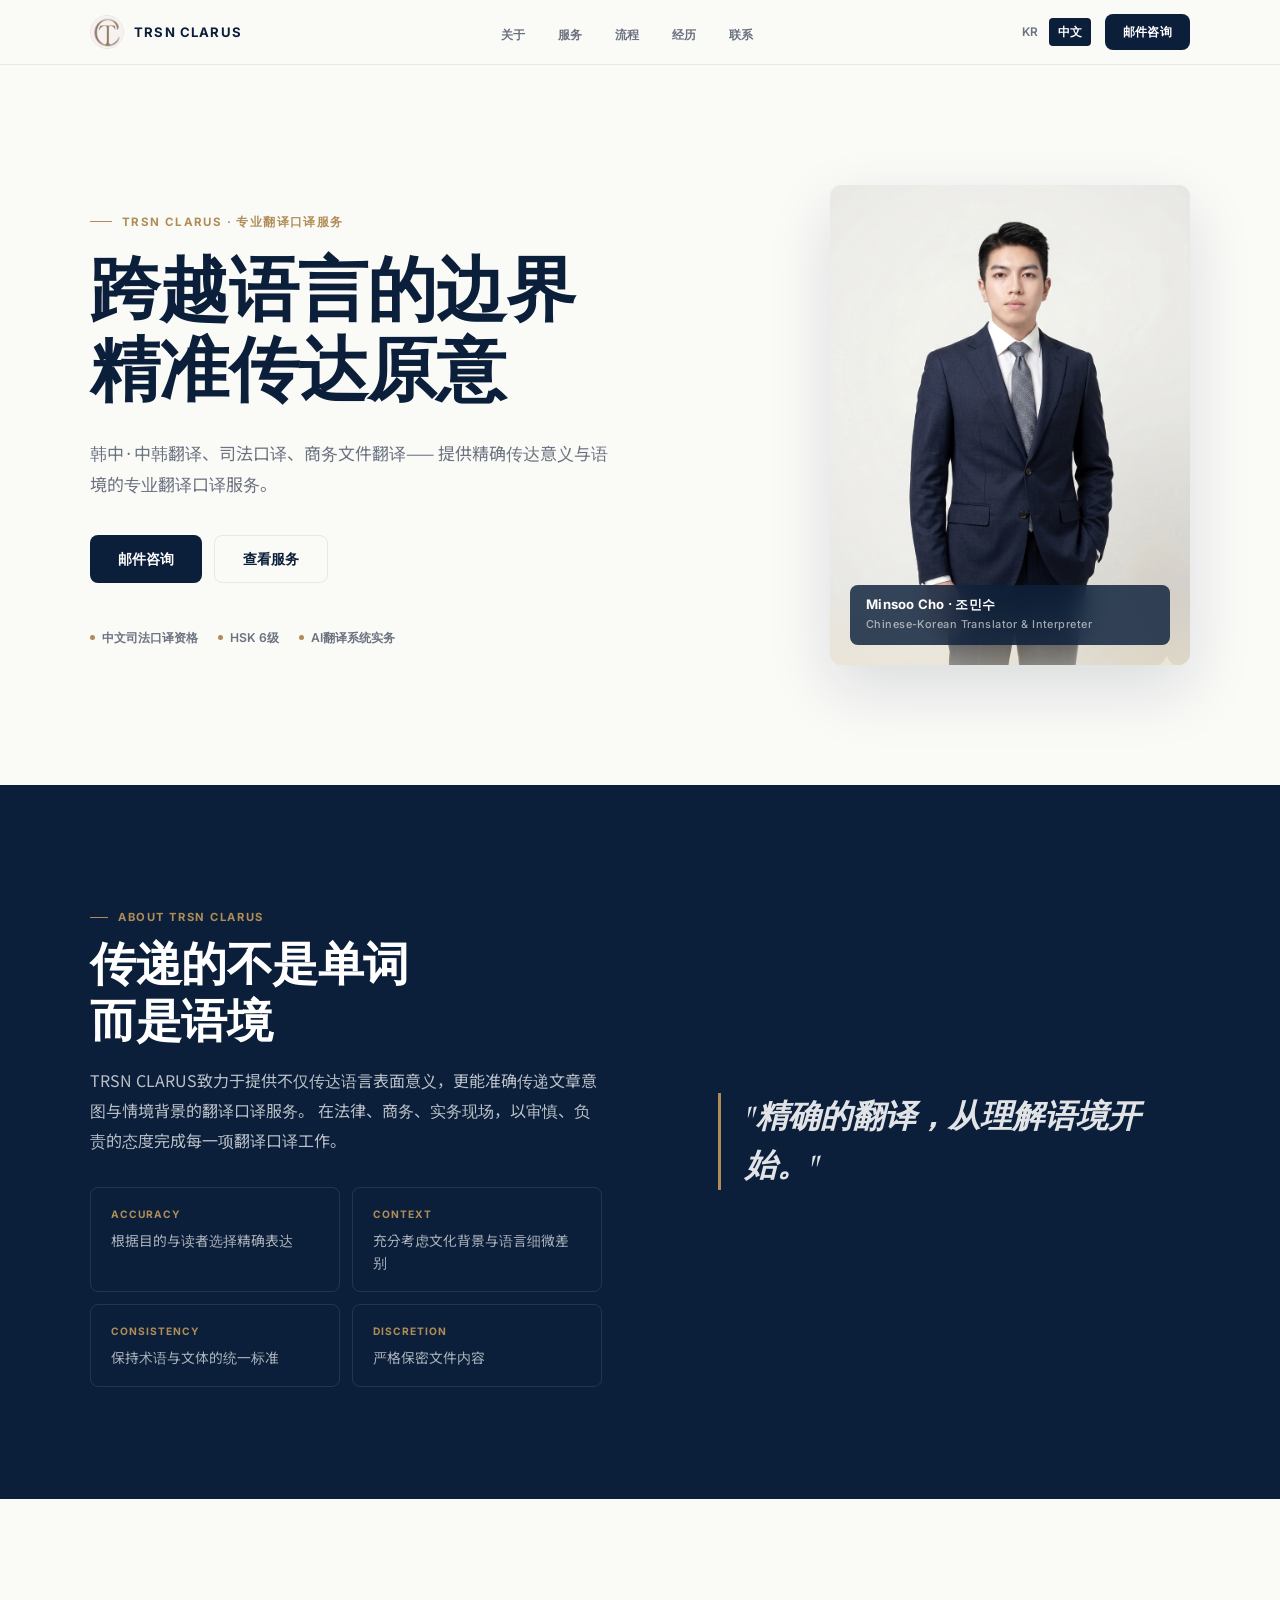
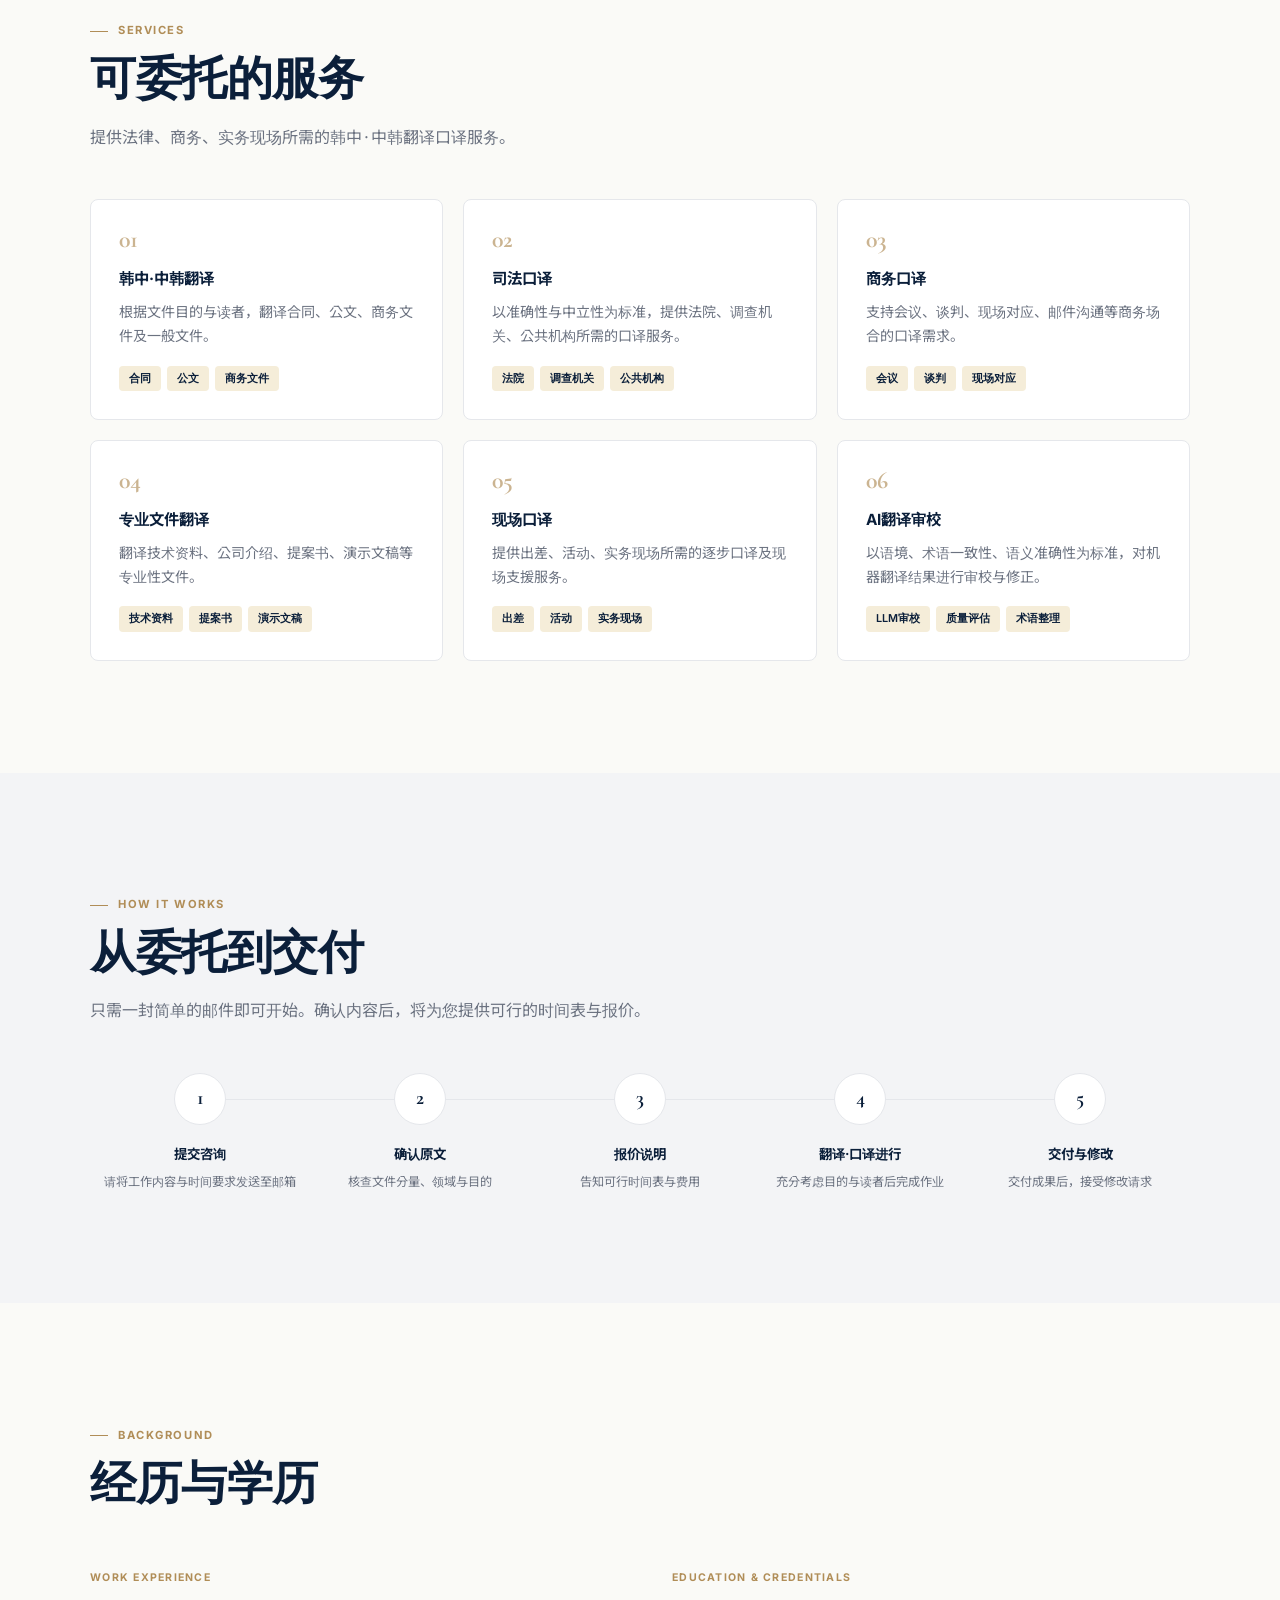
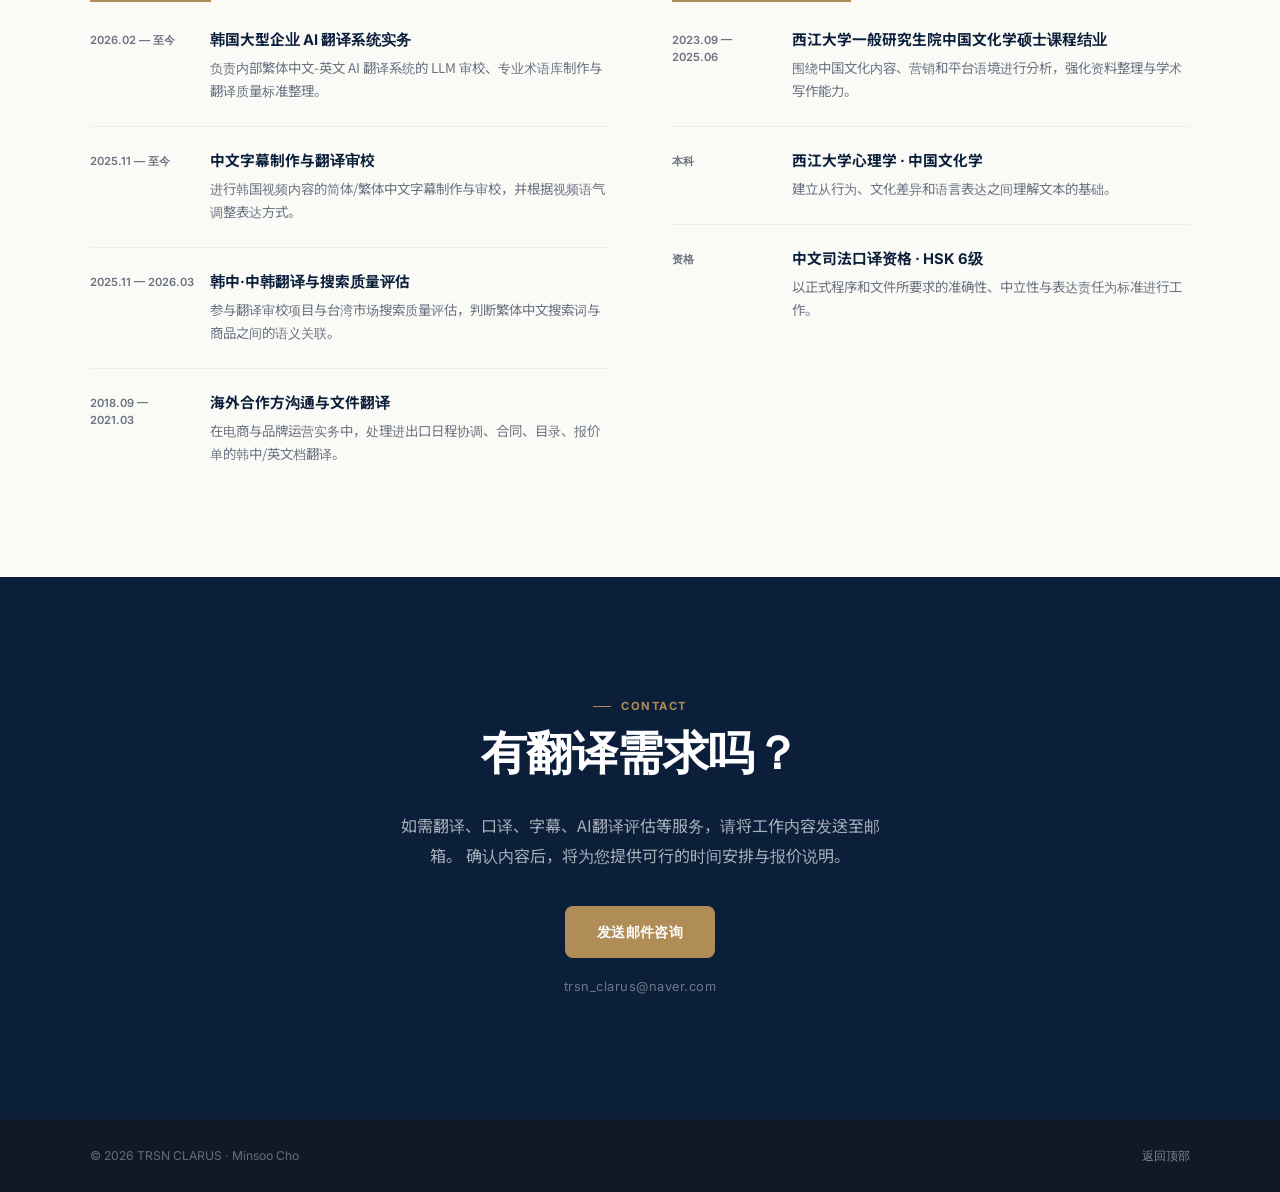
==== commit cf1de132: "feat: add portrait photo to hero section - Replace decorative 言 panel with professional portrait - W" ====
--- a/zh.html
+++ b/zh.html
@@ -77,15 +77,13 @@
             <span class="hero-trust-item">AI翻译系统实务</span>
           </div>
         </div>
-        <div class="hero-visual" aria-hidden="true">
-          <span class="hero-char">言</span>
-          <div class="hero-card hero-card-1">
-            <p class="hero-card-title">Credentials</p>
-            <p class="hero-card-text">司法口译资格 · HSK 6级<br>西江大学硕士课程结业</p>
-          </div>
-          <div class="hero-card hero-card-2">
-            <p class="hero-card-title">Languages</p>
-            <p class="hero-card-text">Korean · Chinese<br>Simplified · Traditional</p>
+        <div class="hero-visual">
+          <img src="assets/profile.png" alt="조민수 — TRSN CLARUS" class="hero-portrait" />
+          <div class="hero-name-tag">
+            <div class="hero-name-tag-inner">
+              <p class="hero-name-tag-name">Minsoo Cho · 조민수</p>
+              <p class="hero-name-tag-role">Chinese-Korean Translator &amp; Interpreter</p>
+            </div>
           </div>
         </div>
       </div>
--- a/styles-hero-fix.css
+++ b/styles-hero-fix.css
@@ -390,60 +390,75 @@
   flex-shrink: 0;
 }
 
-/* Hero visual panel */
+/* Hero visual panel — portrait */
 .hero-visual {
   position: relative;
-  height: 400px;
-  background: linear-gradient(145deg, #F5EDD9 0%, #EDE3CE 100%);
   border-radius: 12px;
-  border: 1px solid rgba(176, 141, 87, 0.22);
-  display: flex;
-  align-items: center;
-  justify-content: center;
-}
-
-.hero-char {
-  font-family: "Cormorant Garamond", Georgia, serif;
-  font-size: 220px;
-  font-weight: 700;
-  color: var(--navy);
-  opacity: 0.055;
-  line-height: 1;
-  user-select: none;
+  overflow: hidden;
+  background: linear-gradient(145deg, #EDE3CE 0%, #E4D9C4 100%);
+  box-shadow: var(--shadow-lg);
+}
+
+.hero-portrait {
+  display: block;
+  width: 100%;
+  height: 480px;
+  object-fit: cover;
+  object-position: top center;
+  filter: contrast(1.03) saturate(0.88) brightness(1.01);
+}
+
+/* Warm fade at bottom of portrait */
+.hero-visual::after {
+  content: "";
+  position: absolute;
+  bottom: 0;
+  left: 0;
+  right: 0;
+  height: 80px;
+  background: linear-gradient(to top, rgba(237, 227, 206, 0.55), transparent);
   pointer-events: none;
-  letter-spacing: -0.04em;
-}
-
-.hero-card {
+}
+
+/* Name tag overlay at bottom */
+.hero-name-tag {
   position: absolute;
-  background: var(--white);
-  border: 1px solid var(--line);
+  bottom: 20px;
+  left: 20px;
+  right: 20px;
+  display: flex;
+  align-items: center;
+  justify-content: space-between;
+  gap: 12px;
+  z-index: 1;
+}
+
+.hero-name-tag-inner {
+  background: rgba(11, 31, 58, 0.82);
+  backdrop-filter: blur(12px);
+  -webkit-backdrop-filter: blur(12px);
   border-radius: var(--radius);
-  padding: 16px 20px;
-  box-shadow: var(--shadow-md);
-  min-width: 175px;
-}
-
-.hero-card-title {
-  font-family: "Inter", sans-serif;
-  font-size: 0.64rem;
-  font-weight: 700;
-  text-transform: uppercase;
-  letter-spacing: 0.1em;
-  color: var(--gold);
-  margin-bottom: 6px;
-}
-
-.hero-card-text {
+  padding: 11px 16px;
+  flex: 1;
+}
+
+.hero-name-tag-name {
   font-family: "Inter", sans-serif;
   font-size: 0.82rem;
-  font-weight: 600;
-  color: var(--navy);
-  line-height: 1.55;
-}
-
-.hero-card-1 { top: 28px; right: 20px; }
-.hero-card-2 { bottom: 40px; left: 20px; }
+  font-weight: 700;
+  color: var(--white);
+  letter-spacing: 0.02em;
+  line-height: 1.3;
+}
+
+.hero-name-tag-role {
+  font-family: "Inter", sans-serif;
+  font-size: 0.68rem;
+  font-weight: 500;
+  color: rgba(255, 255, 255, 0.6);
+  letter-spacing: 0.04em;
+  margin-top: 2px;
+}
 
 /* =============================================
    SECTION COMMONS
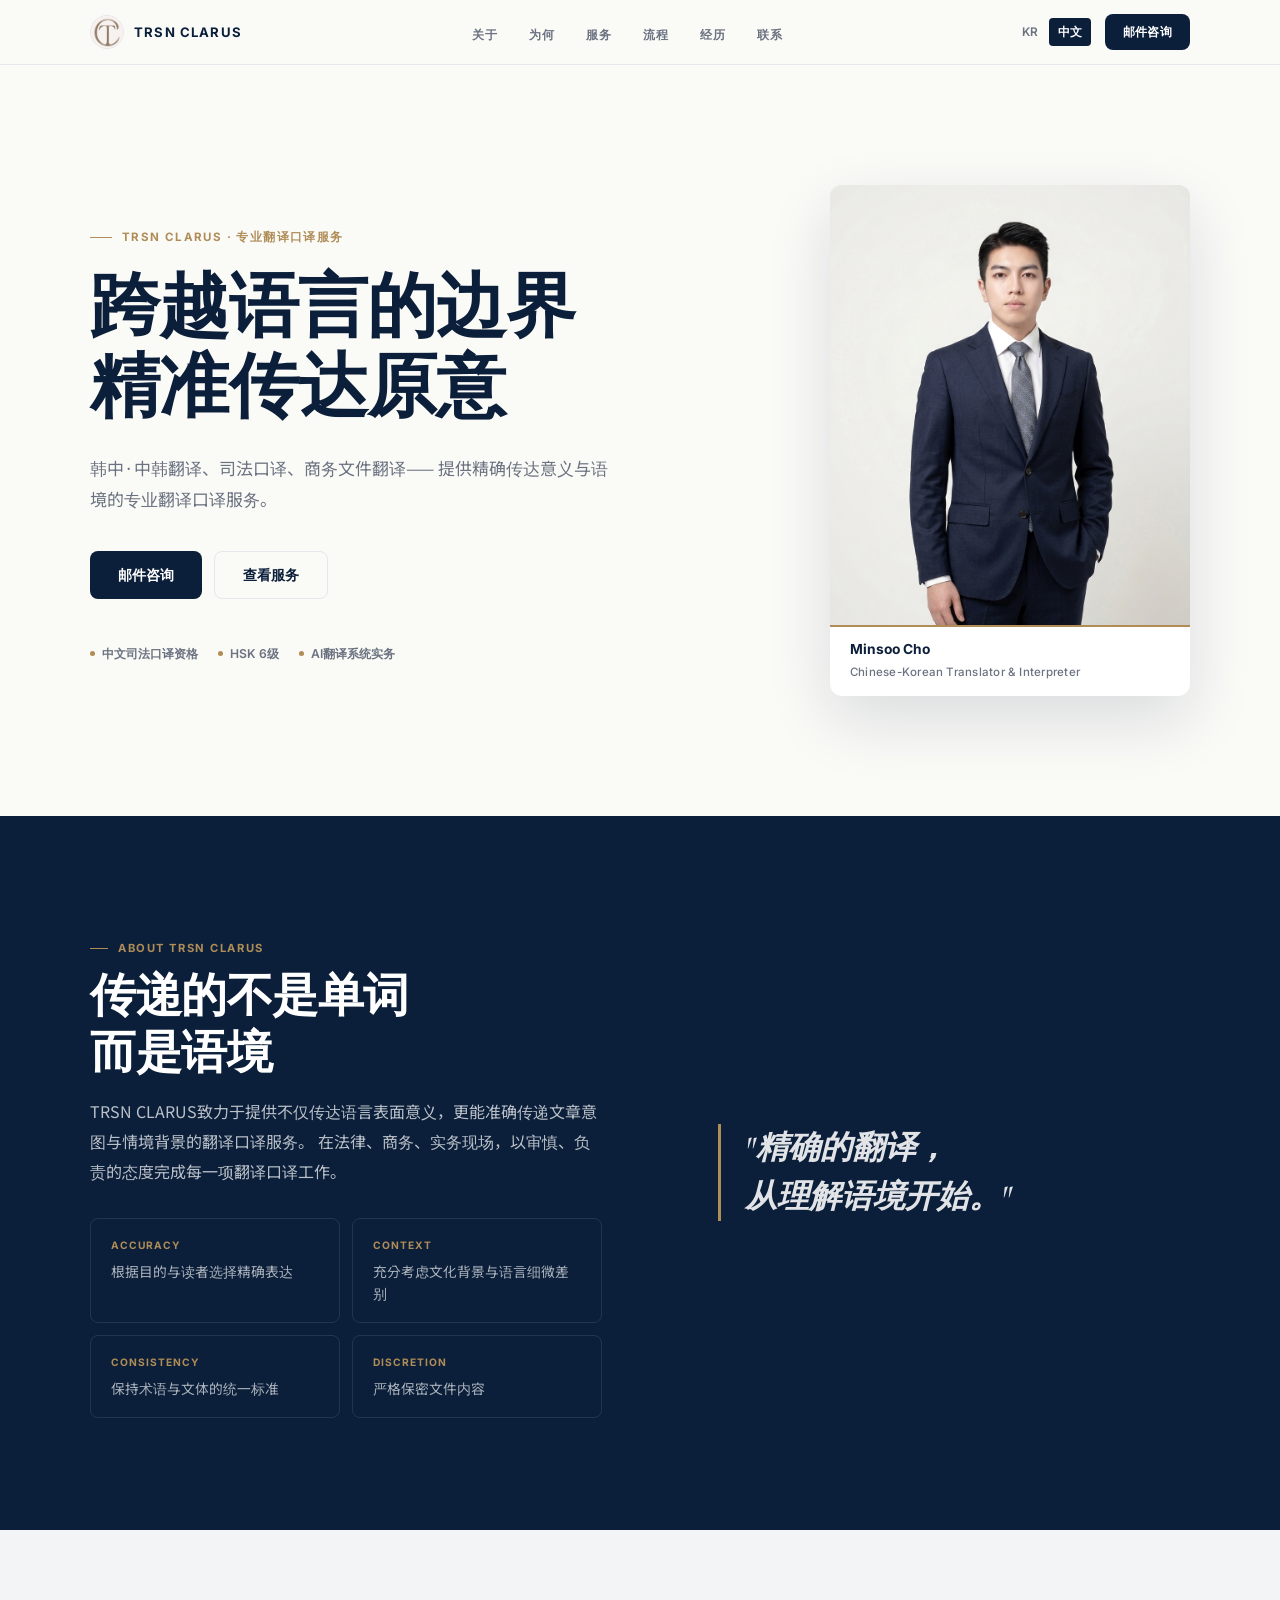
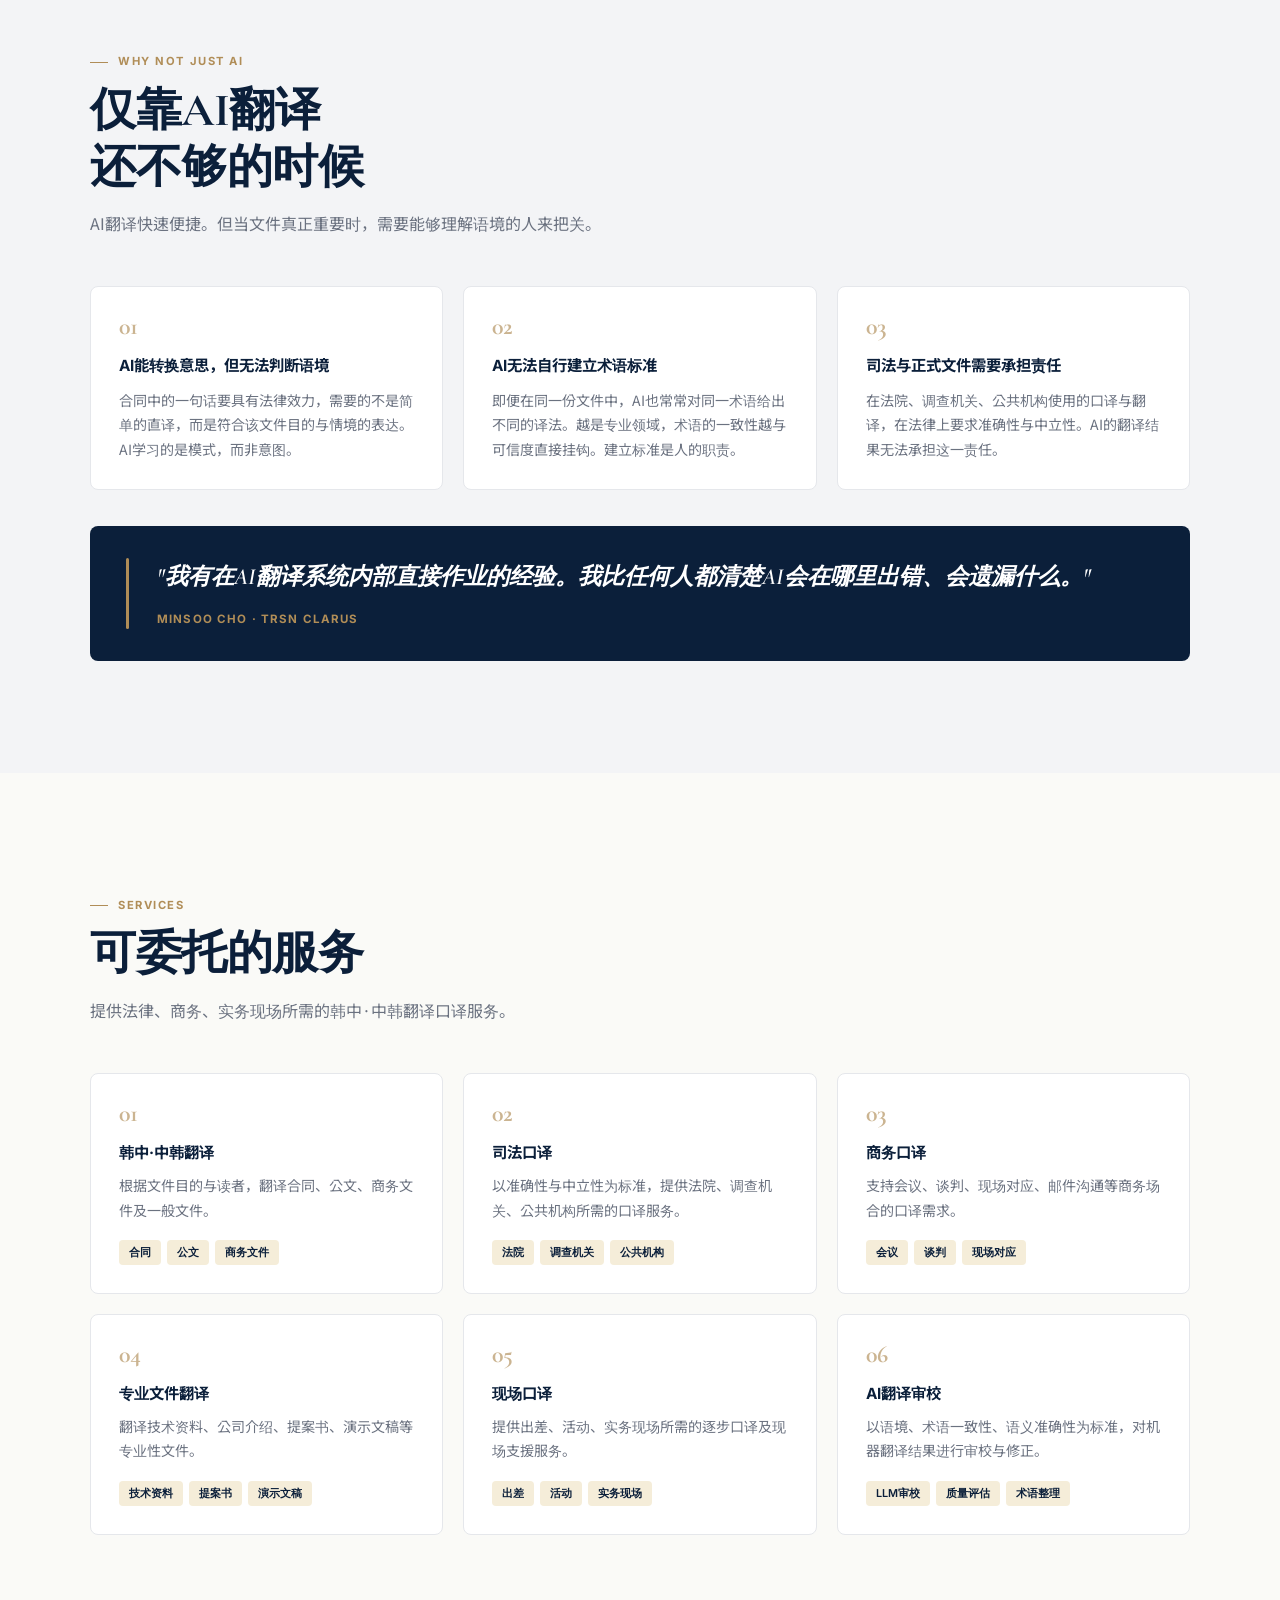
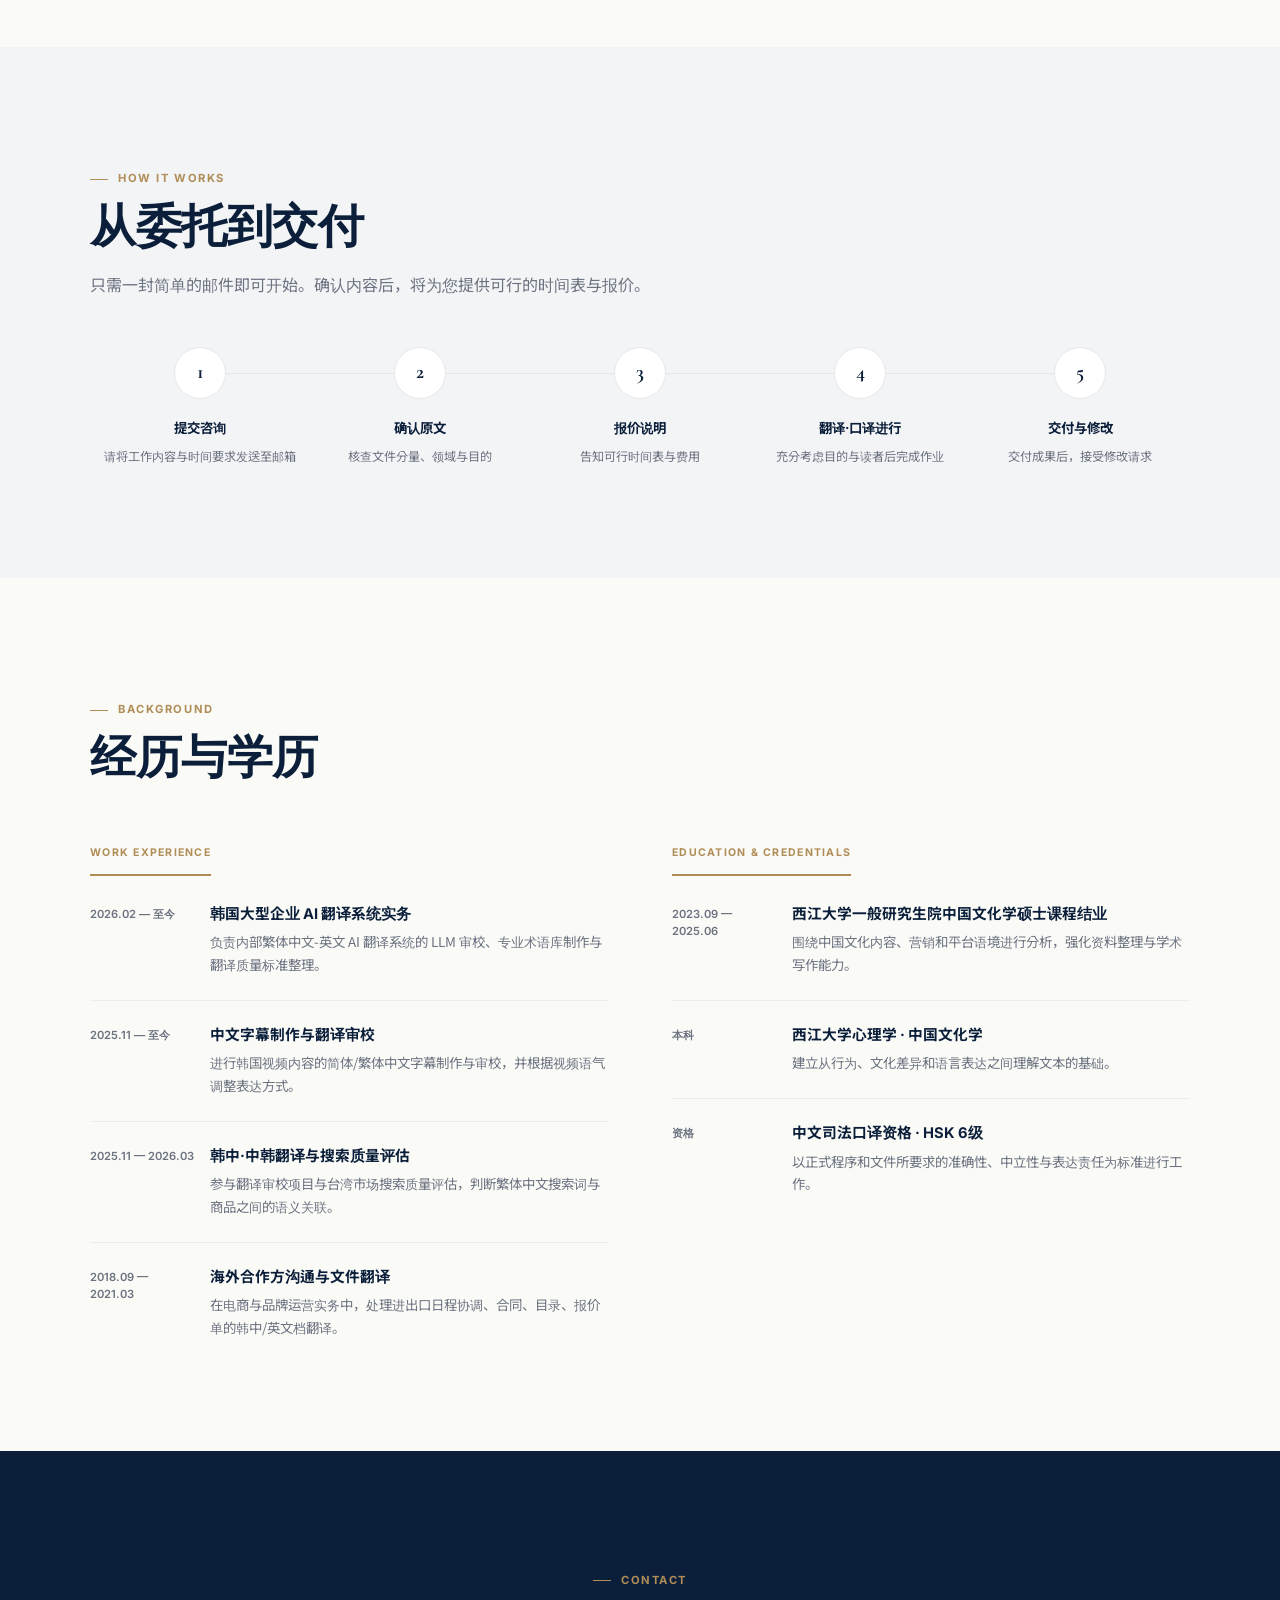
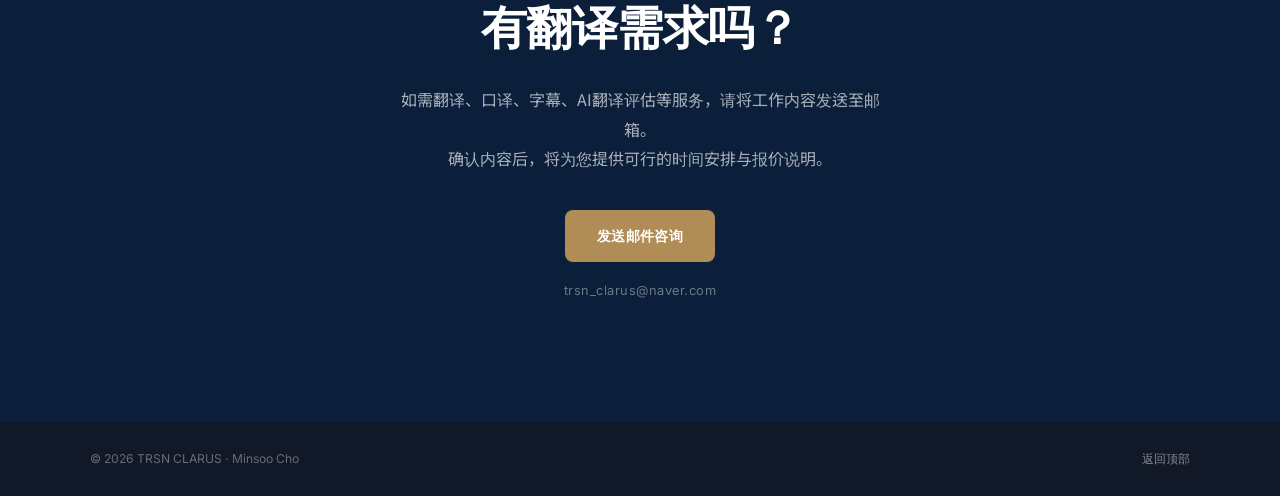
==== commit 0c4eb8dc: "fix: portrait caption + add Why Not AI section - Replace backdrop-filter overlay with solid caption " ====
--- a/zh.html
+++ b/zh.html
@@ -29,6 +29,7 @@
       <nav aria-label="主要菜单">
         <ul class="nav-links">
           <li><a href="#about">关于</a></li>
+          <li><a href="#why">为何</a></li>
           <li><a href="#services">服务</a></li>
           <li><a href="#process">流程</a></li>
           <li><a href="#experience">经历</a></li>
@@ -50,6 +51,7 @@
 
   <nav class="mobile-nav" id="mobile-nav" aria-label="移动端菜单">
     <a href="#about">关于</a>
+    <a href="#why">为何</a>
     <a href="#services">服务</a>
     <a href="#process">流程</a>
     <a href="#experience">经历</a>
@@ -78,12 +80,10 @@
           </div>
         </div>
         <div class="hero-visual">
-          <img src="assets/profile.png" alt="조민수 — TRSN CLARUS" class="hero-portrait" />
-          <div class="hero-name-tag">
-            <div class="hero-name-tag-inner">
-              <p class="hero-name-tag-name">Minsoo Cho · 조민수</p>
-              <p class="hero-name-tag-role">Chinese-Korean Translator &amp; Interpreter</p>
-            </div>
+          <img src="assets/profile.png" alt="Minsoo Cho, TRSN CLARUS" class="hero-portrait" />
+          <div class="hero-caption">
+            <p class="hero-caption-name">Minsoo Cho</p>
+            <p class="hero-caption-role">Chinese-Korean Translator &amp; Interpreter</p>
           </div>
         </div>
       </div>
@@ -119,8 +119,42 @@
         </div>
         <div>
           <blockquote class="about-quote">
-            "精确的翻译，从理解语境开始。"
+            "精确的翻译，<br>从理解语境开始。"
           </blockquote>
+        </div>
+      </div>
+    </section>
+
+    <section id="why" class="why" aria-labelledby="why-title">
+      <div class="container">
+        <div class="section-head">
+          <p class="section-eyebrow">Why Not Just AI</p>
+          <h2 class="section-title" id="why-title">仅靠AI翻译<br>还不够的时候</h2>
+          <p class="section-lead">AI翻译快速便捷。但当文件真正重要时，需要能够理解语境的人来把关。</p>
+        </div>
+        <div class="why-grid">
+          <article class="why-card">
+            <p class="why-card-num">01</p>
+            <h3 class="why-card-title">AI能转换意思，但无法判断语境</h3>
+            <p class="why-card-desc">合同中的一句话要具有法律效力，需要的不是简单的直译，而是符合该文件目的与情境的表达。AI学习的是模式，而非意图。</p>
+          </article>
+          <article class="why-card">
+            <p class="why-card-num">02</p>
+            <h3 class="why-card-title">AI无法自行建立术语标准</h3>
+            <p class="why-card-desc">即便在同一份文件中，AI也常常对同一术语给出不同的译法。越是专业领域，术语的一致性越与可信度直接挂钩。建立标准是人的职责。</p>
+          </article>
+          <article class="why-card">
+            <p class="why-card-num">03</p>
+            <h3 class="why-card-title">司法与正式文件需要承担责任</h3>
+            <p class="why-card-desc">在法院、调查机关、公共机构使用的口译与翻译，在法律上要求准确性与中立性。AI的翻译结果无法承担这一责任。</p>
+          </article>
+        </div>
+        <div class="why-callout">
+          <div class="why-callout-bar"></div>
+          <div class="why-callout-body">
+            <p class="why-callout-text">"我有在AI翻译系统内部直接作业的经验。我比任何人都清楚AI会在哪里出错、会遗漏什么。"</p>
+            <p class="why-callout-credit">Minsoo Cho · TRSN CLARUS</p>
+          </div>
         </div>
       </div>
     </section>
@@ -319,7 +353,7 @@
         <p class="section-eyebrow">Contact</p>
         <h2 class="section-title" id="contact-title">有翻译需求吗？</h2>
         <p class="contact-lead">
-          如需翻译、口译、字幕、AI翻译评估等服务，请将工作内容发送至邮箱。
+          如需翻译、口译、字幕、AI翻译评估等服务，请将工作内容发送至邮箱。<br>
           确认内容后，将为您提供可行的时间安排与报价说明。
         </p>
         <a class="btn-contact" href="mailto:trsn_clarus@naver.com">发送邮件咨询</a>
--- a/styles-hero-fix.css
+++ b/styles-hero-fix.css
@@ -392,72 +392,43 @@
 
 /* Hero visual panel — portrait */
 .hero-visual {
-  position: relative;
   border-radius: 12px;
   overflow: hidden;
-  background: linear-gradient(145deg, #EDE3CE 0%, #E4D9C4 100%);
   box-shadow: var(--shadow-lg);
+  background: #EDE3CE;
 }
 
 .hero-portrait {
   display: block;
   width: 100%;
-  height: 480px;
+  height: 440px;
   object-fit: cover;
   object-position: top center;
   filter: contrast(1.03) saturate(0.88) brightness(1.01);
 }
 
-/* Warm fade at bottom of portrait */
-.hero-visual::after {
-  content: "";
-  position: absolute;
-  bottom: 0;
-  left: 0;
-  right: 0;
-  height: 80px;
-  background: linear-gradient(to top, rgba(237, 227, 206, 0.55), transparent);
-  pointer-events: none;
-}
-
-/* Name tag overlay at bottom */
-.hero-name-tag {
-  position: absolute;
-  bottom: 20px;
-  left: 20px;
-  right: 20px;
-  display: flex;
-  align-items: center;
-  justify-content: space-between;
-  gap: 12px;
-  z-index: 1;
-}
-
-.hero-name-tag-inner {
-  background: rgba(11, 31, 58, 0.82);
-  backdrop-filter: blur(12px);
-  -webkit-backdrop-filter: blur(12px);
-  border-radius: var(--radius);
-  padding: 11px 16px;
-  flex: 1;
-}
-
-.hero-name-tag-name {
-  font-family: "Inter", sans-serif;
-  font-size: 0.82rem;
-  font-weight: 700;
-  color: var(--white);
+/* Caption below portrait */
+.hero-caption {
+  padding: 14px 20px;
+  background: var(--surface-up);
+  border-top: 2px solid var(--gold);
+}
+
+.hero-caption-name {
+  font-family: "Inter", sans-serif;
+  font-size: 0.86rem;
+  font-weight: 700;
+  color: var(--navy);
+  line-height: 1.3;
+}
+
+.hero-caption-role {
+  font-family: "Inter", sans-serif;
+  font-size: 0.72rem;
+  font-weight: 500;
+  color: var(--muted);
+  margin-top: 3px;
   letter-spacing: 0.02em;
-  line-height: 1.3;
-}
-
-.hero-name-tag-role {
-  font-family: "Inter", sans-serif;
-  font-size: 0.68rem;
-  font-weight: 500;
-  color: rgba(255, 255, 255, 0.6);
-  letter-spacing: 0.04em;
-  margin-top: 2px;
 }
 
 /* =============================================
@@ -503,6 +474,92 @@
 
 .section-head {
   margin-bottom: 48px;
+}
+
+/* =============================================
+   WHY NOT AI
+   ============================================= */
+.why {
+  padding-block: clamp(64px, 10vw, 112px);
+  background: var(--surface);
+}
+
+.why-grid {
+  display: grid;
+  grid-template-columns: repeat(3, 1fr);
+  gap: 20px;
+  margin-top: 48px;
+  margin-bottom: 36px;
+}
+
+.why-card {
+  padding: 28px;
+  background: var(--surface-up);
+  border: 1px solid var(--line);
+  border-radius: var(--radius);
+}
+
+.why-card-num {
+  font-family: "Cormorant Garamond", Georgia, serif;
+  font-size: 1.5rem;
+  font-weight: 700;
+  color: var(--gold);
+  opacity: 0.65;
+  line-height: 1;
+  margin-bottom: 16px;
+}
+
+.why-card-title {
+  font-family: "Inter", "Noto Sans KR", sans-serif;
+  font-size: 0.96rem;
+  font-weight: 700;
+  color: var(--navy);
+  margin-bottom: 10px;
+  line-height: 1.45;
+}
+
+.why-card-desc {
+  font-size: 0.88rem;
+  color: var(--muted);
+  line-height: 1.75;
+}
+
+.why-callout {
+  display: grid;
+  grid-template-columns: 3px 1fr;
+  gap: 28px;
+  align-items: center;
+  background: var(--navy);
+  border-radius: var(--radius);
+  padding: 32px 36px;
+}
+
+.why-callout-bar {
+  width: 3px;
+  align-self: stretch;
+  background: var(--gold);
+  border-radius: 2px;
+}
+
+.why-callout-body {}
+
+.why-callout-text {
+  font-family: "Cormorant Garamond", Georgia, serif;
+  font-size: clamp(1.1rem, 2vw, 1.45rem);
+  font-weight: 600;
+  color: var(--white);
+  line-height: 1.65;
+  font-style: italic;
+}
+
+.why-callout-credit {
+  margin-top: 12px;
+  font-family: "Inter", sans-serif;
+  font-size: 0.72rem;
+  font-weight: 700;
+  color: var(--gold);
+  letter-spacing: 0.1em;
+  text-transform: uppercase;
 }
 
 /* =============================================
@@ -945,6 +1002,10 @@
     gap: 36px;
   }
 
+  .why-grid { grid-template-columns: 1fr; }
+  .why-callout { grid-template-columns: 1fr; gap: 16px; padding: 24px; }
+  .why-callout-bar { width: 40px; height: 3px; }
+
   .services-grid { grid-template-columns: 1fr; }
 
   .exp-grid { grid-template-columns: 1fr; gap: 40px; }
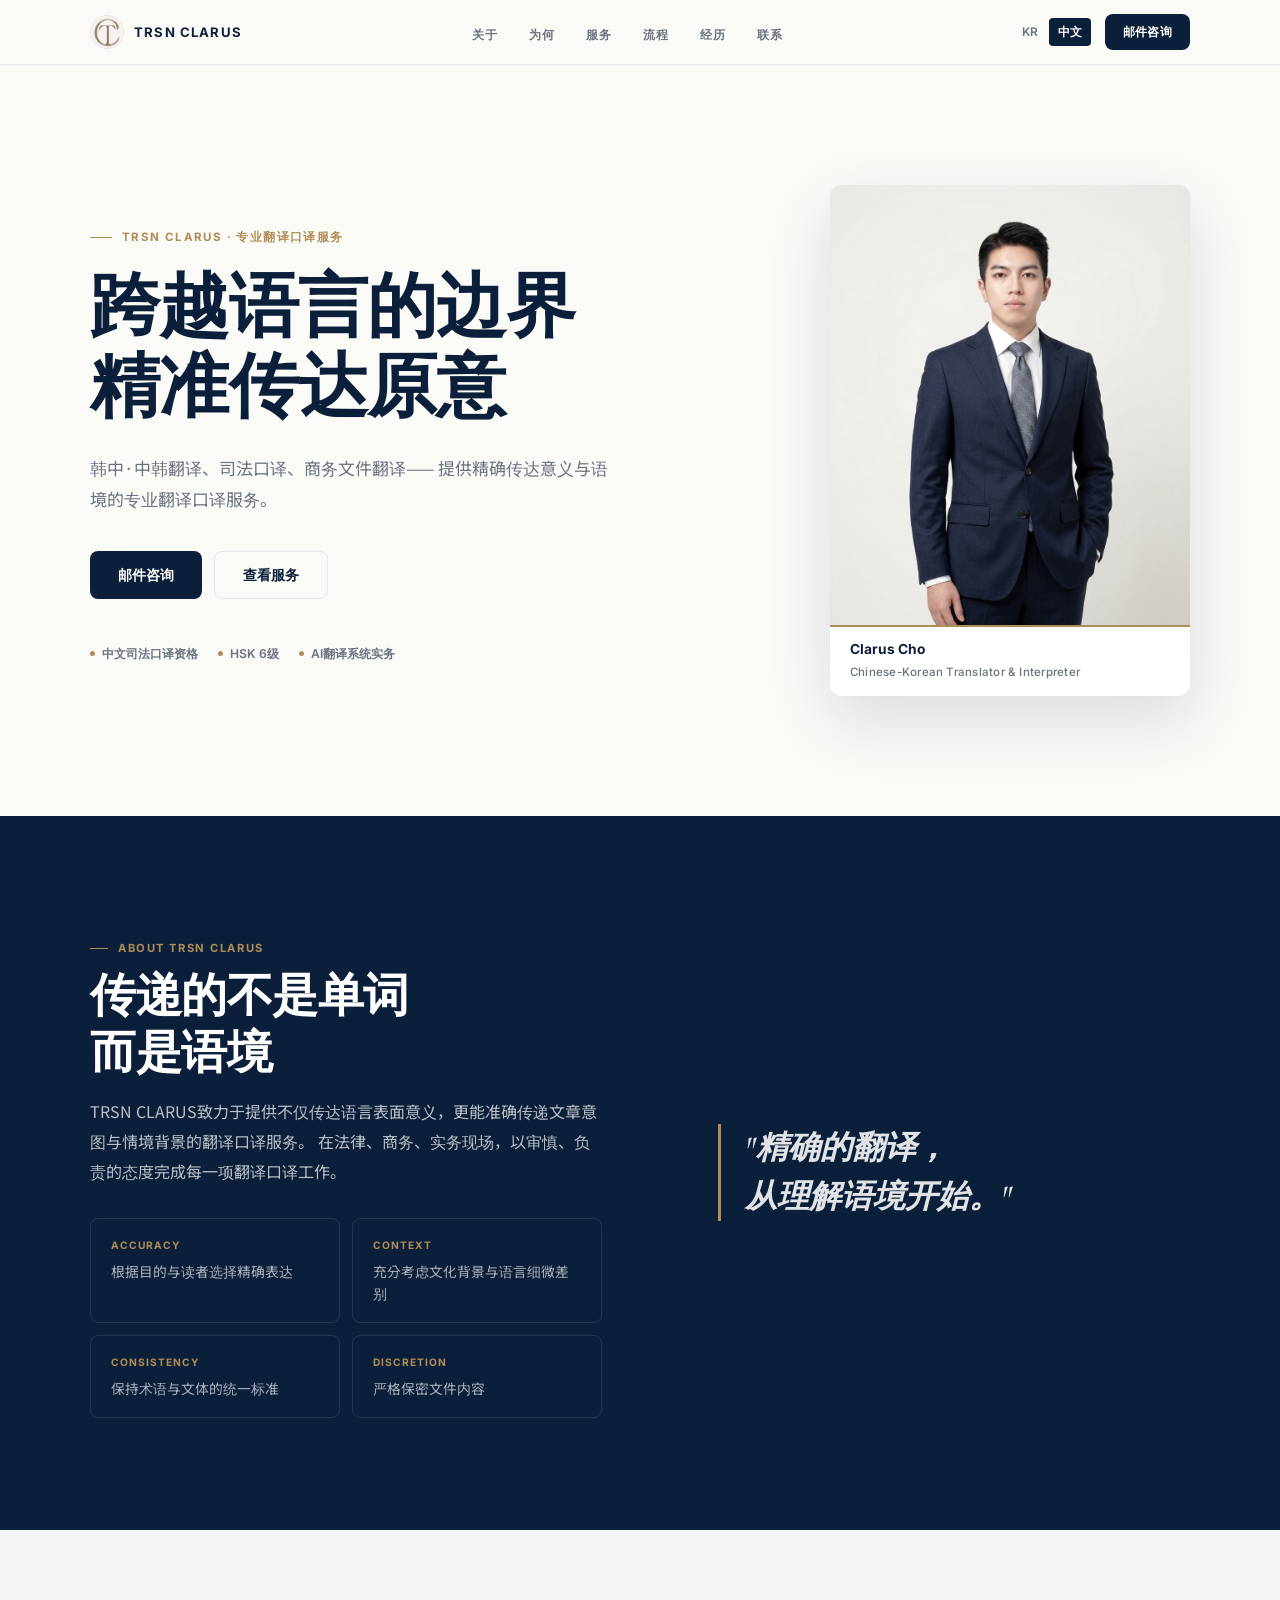
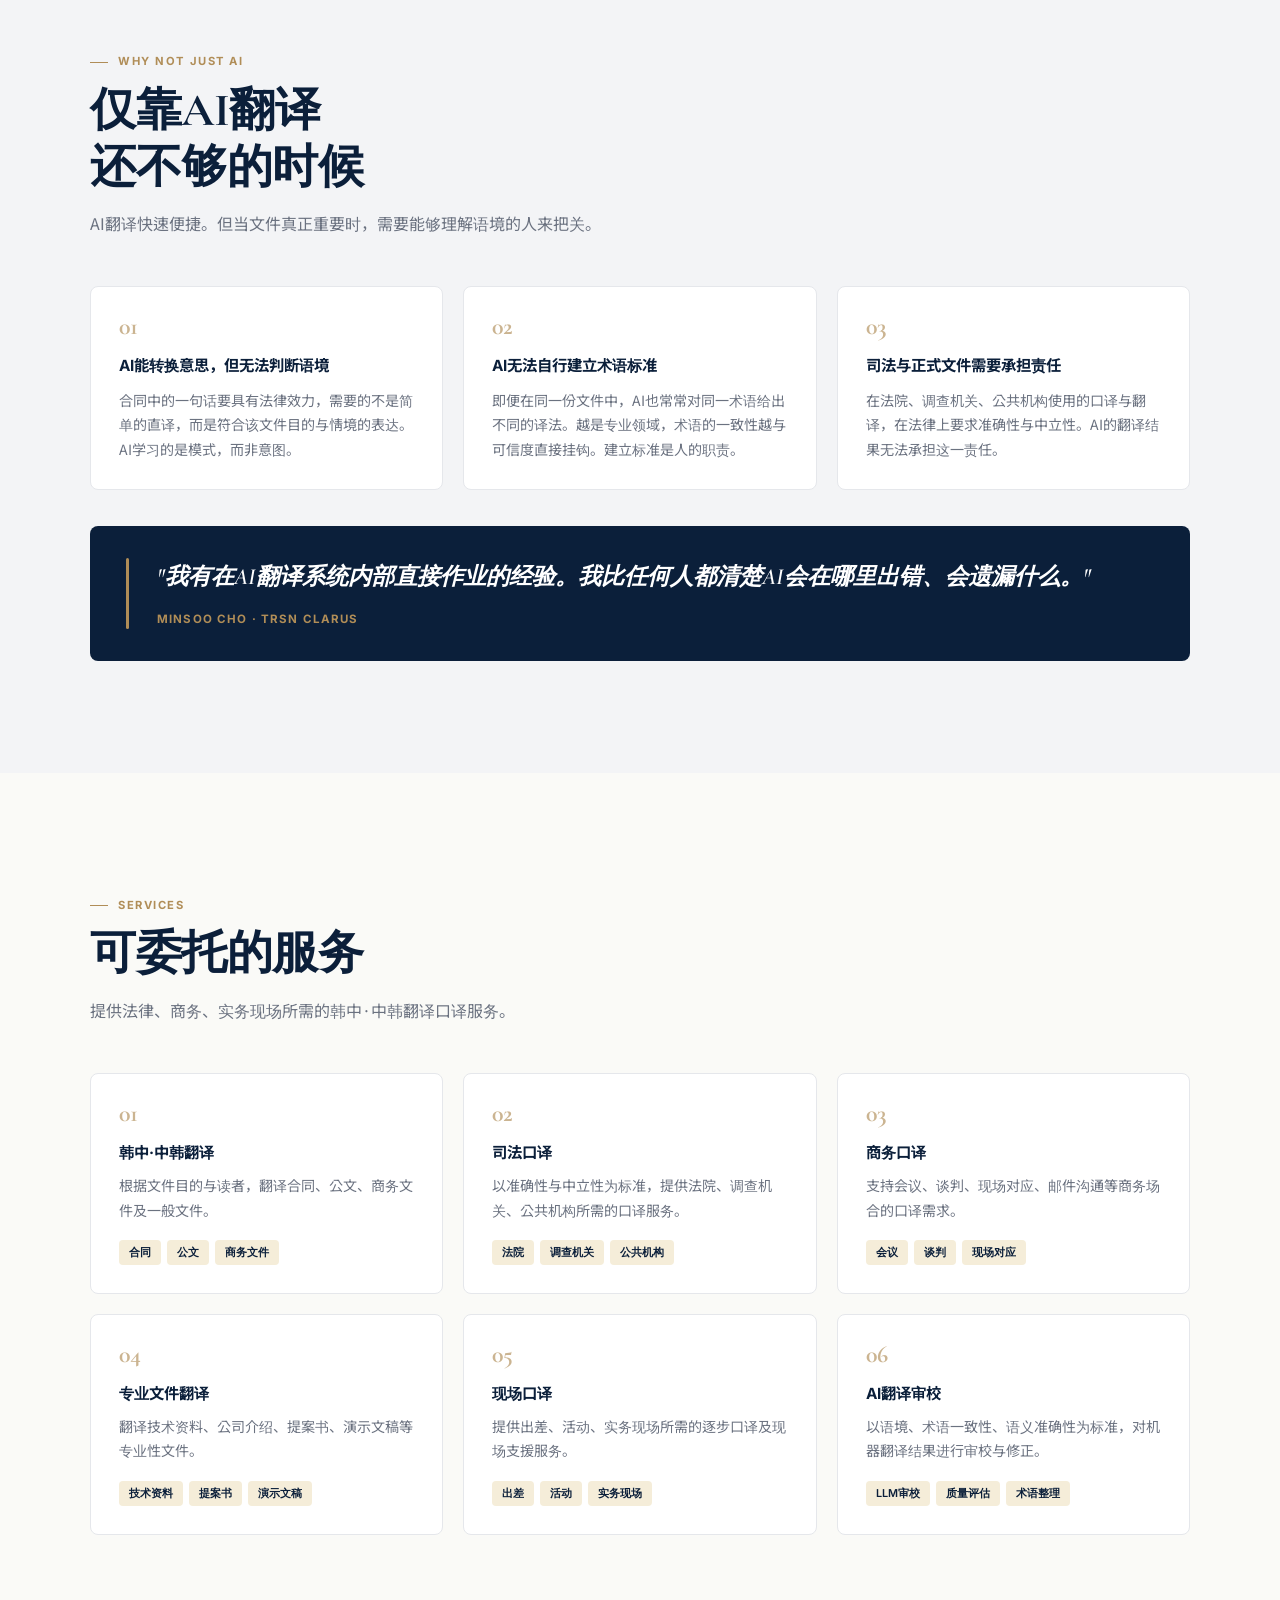
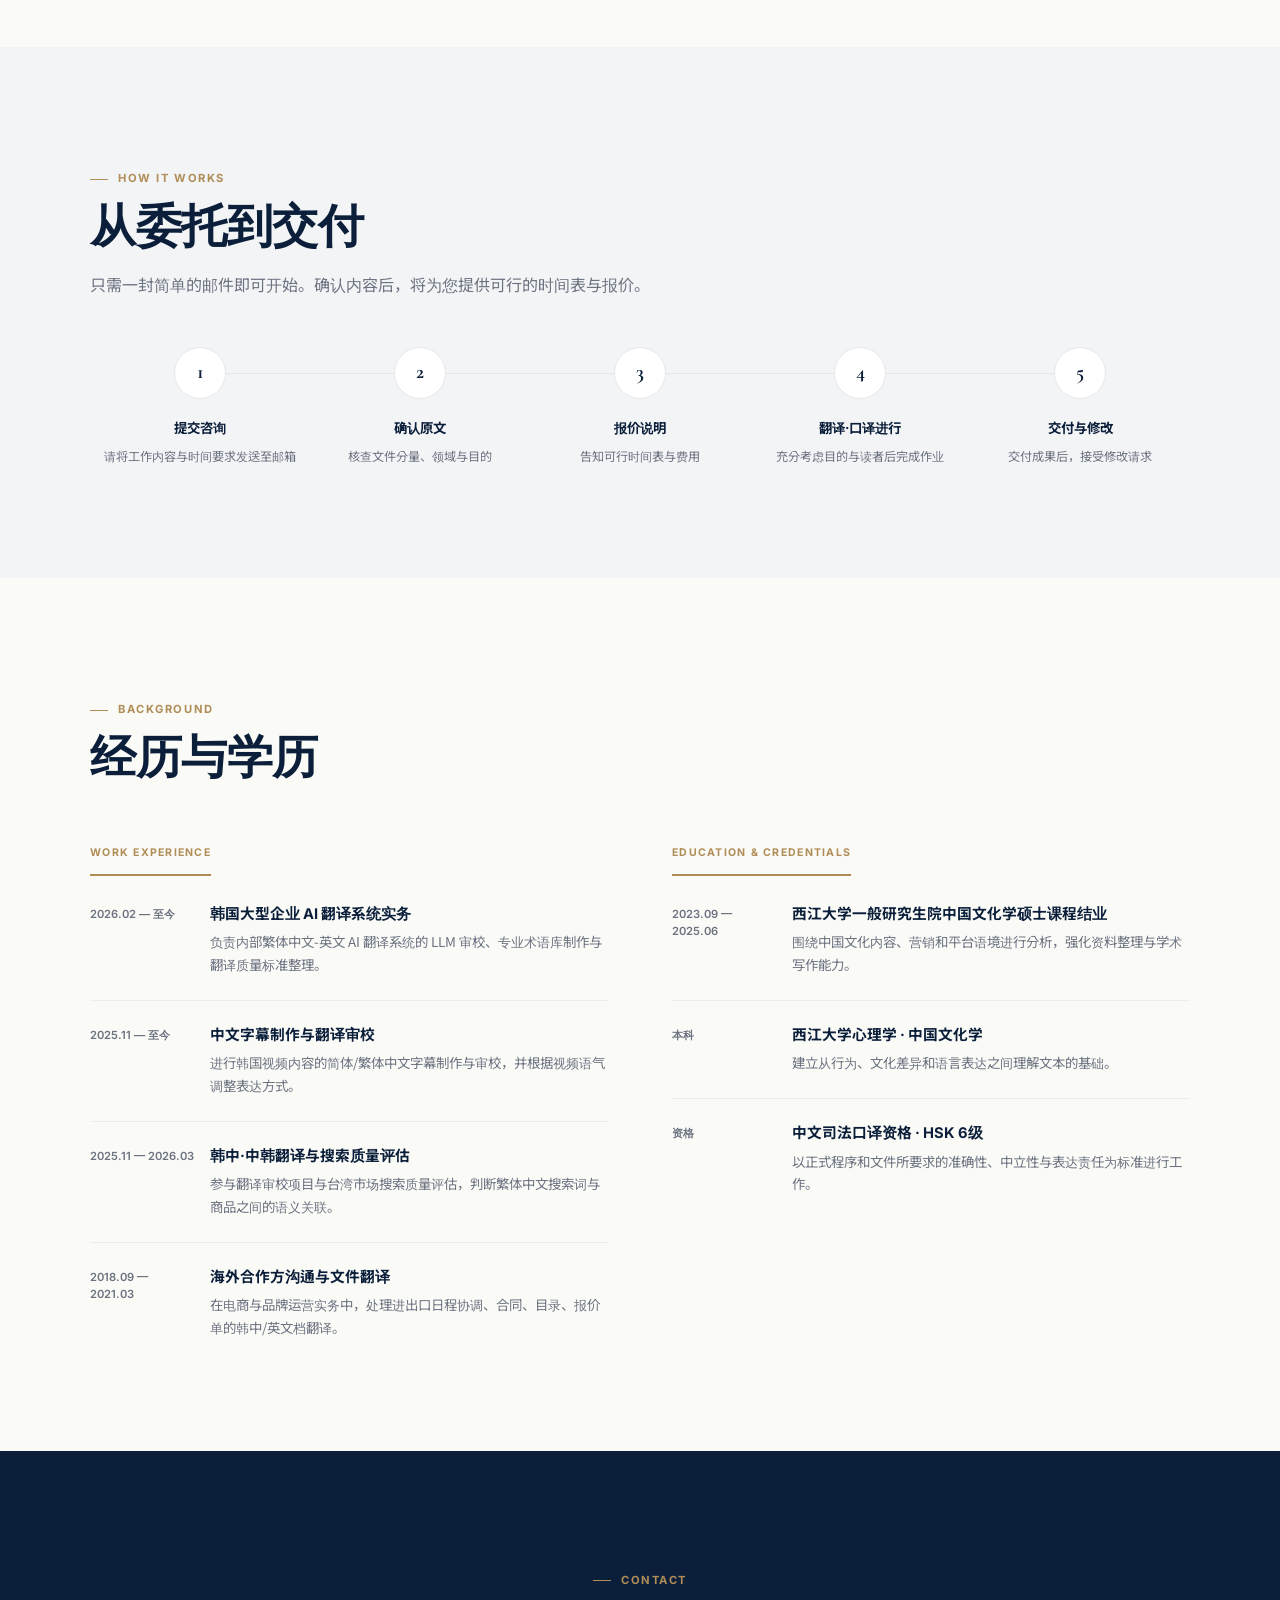
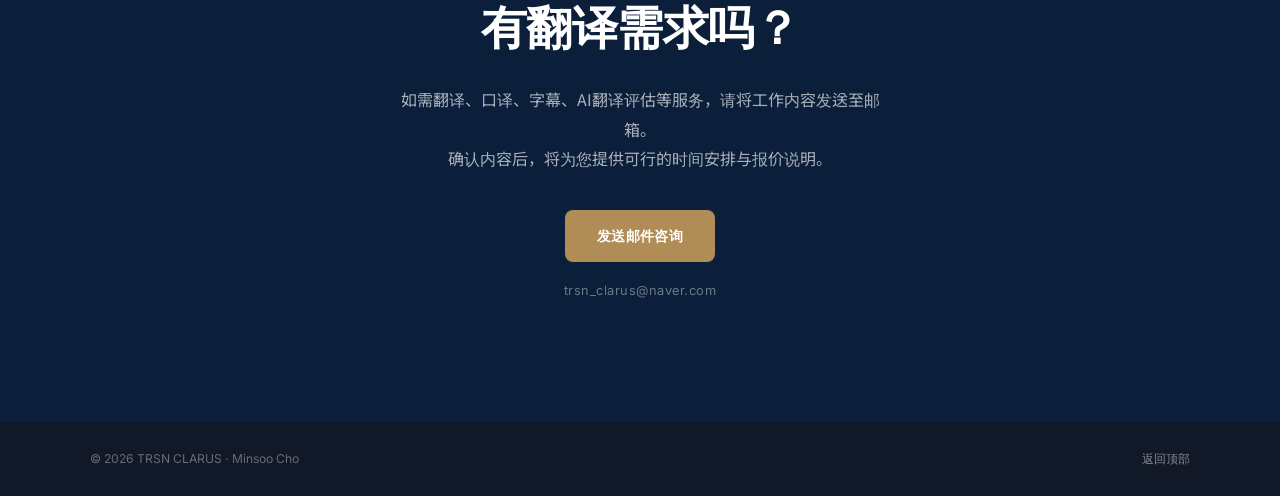
==== commit e8df7d93: "fix: rename hero caption to Clarus Cho Co-Authored-By: Claude Sonnet 4.6 <noreply@anthropic.com>" ====
--- a/zh.html
+++ b/zh.html
@@ -82,7 +82,7 @@
         <div class="hero-visual">
           <img src="assets/profile.png" alt="Minsoo Cho, TRSN CLARUS" class="hero-portrait" />
           <div class="hero-caption">
-            <p class="hero-caption-name">Minsoo Cho</p>
+            <p class="hero-caption-name">Clarus Cho</p>
             <p class="hero-caption-role">Chinese-Korean Translator &amp; Interpreter</p>
           </div>
         </div>
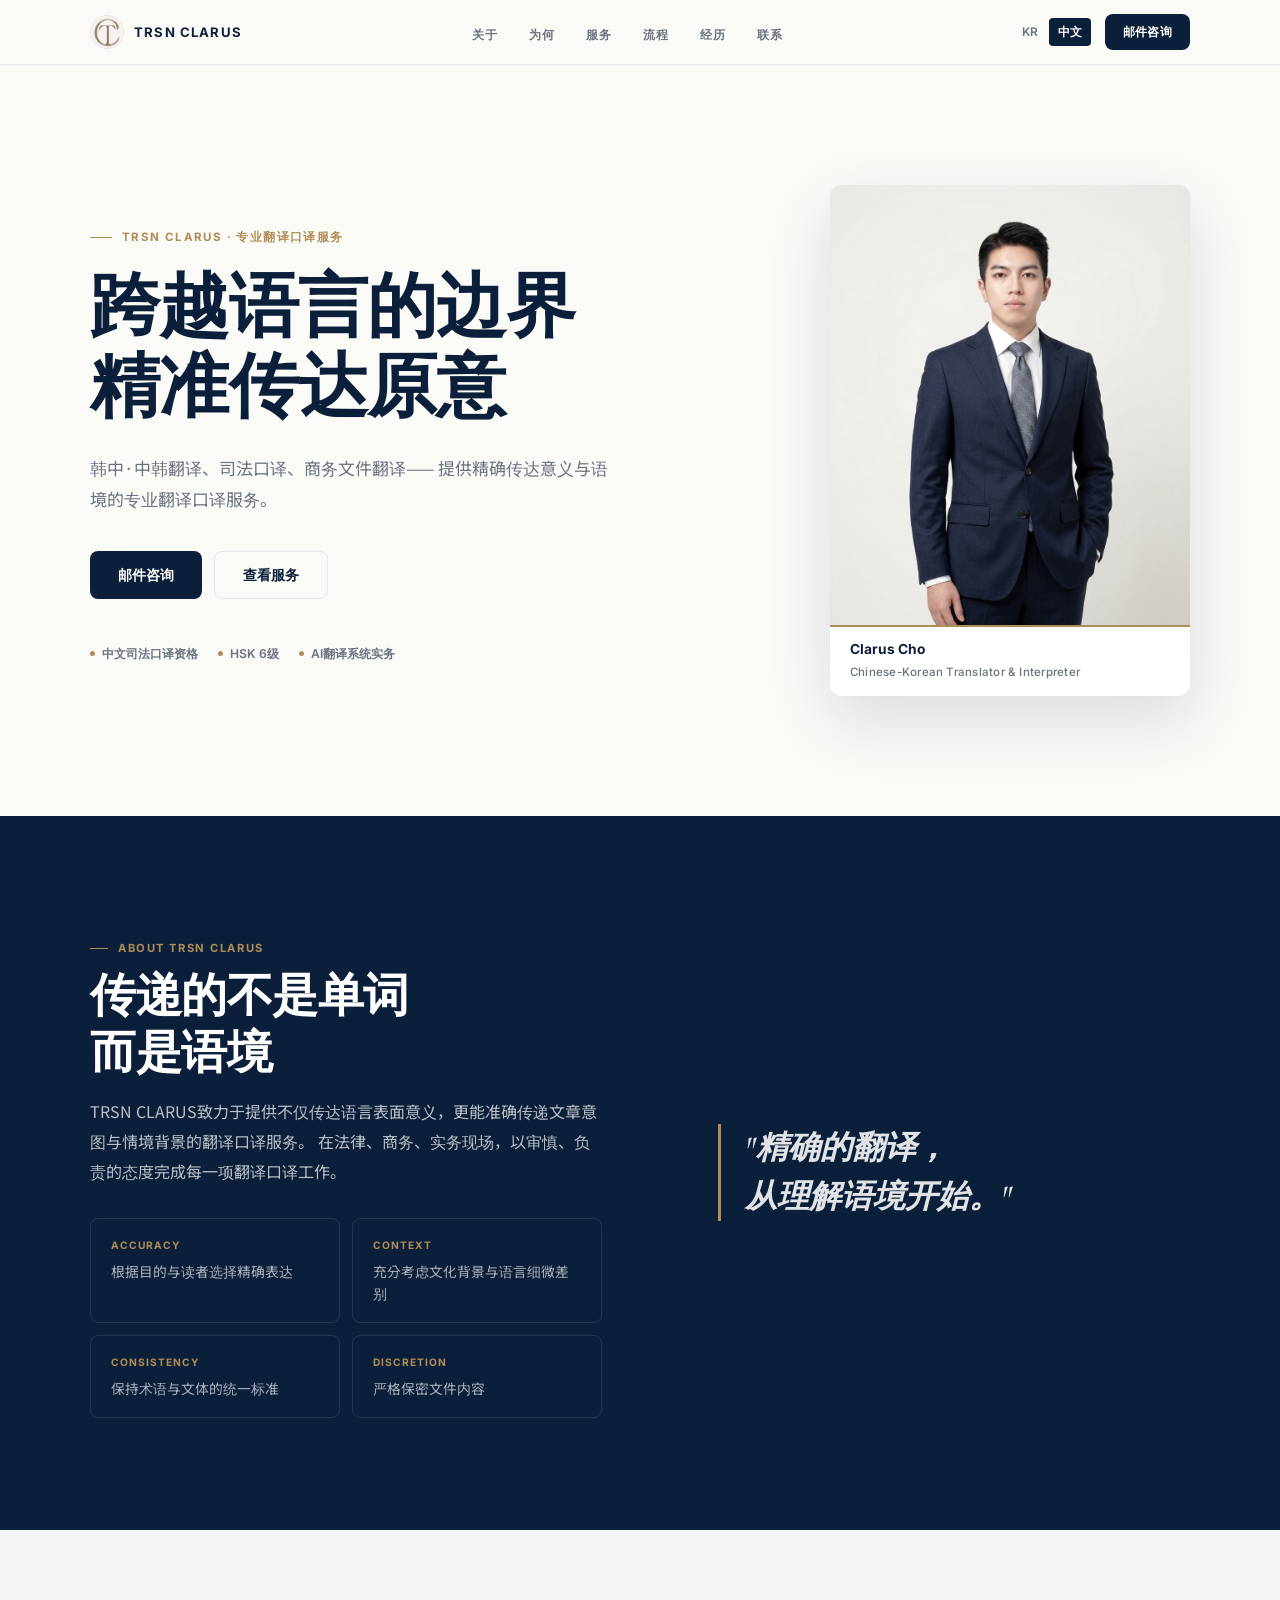
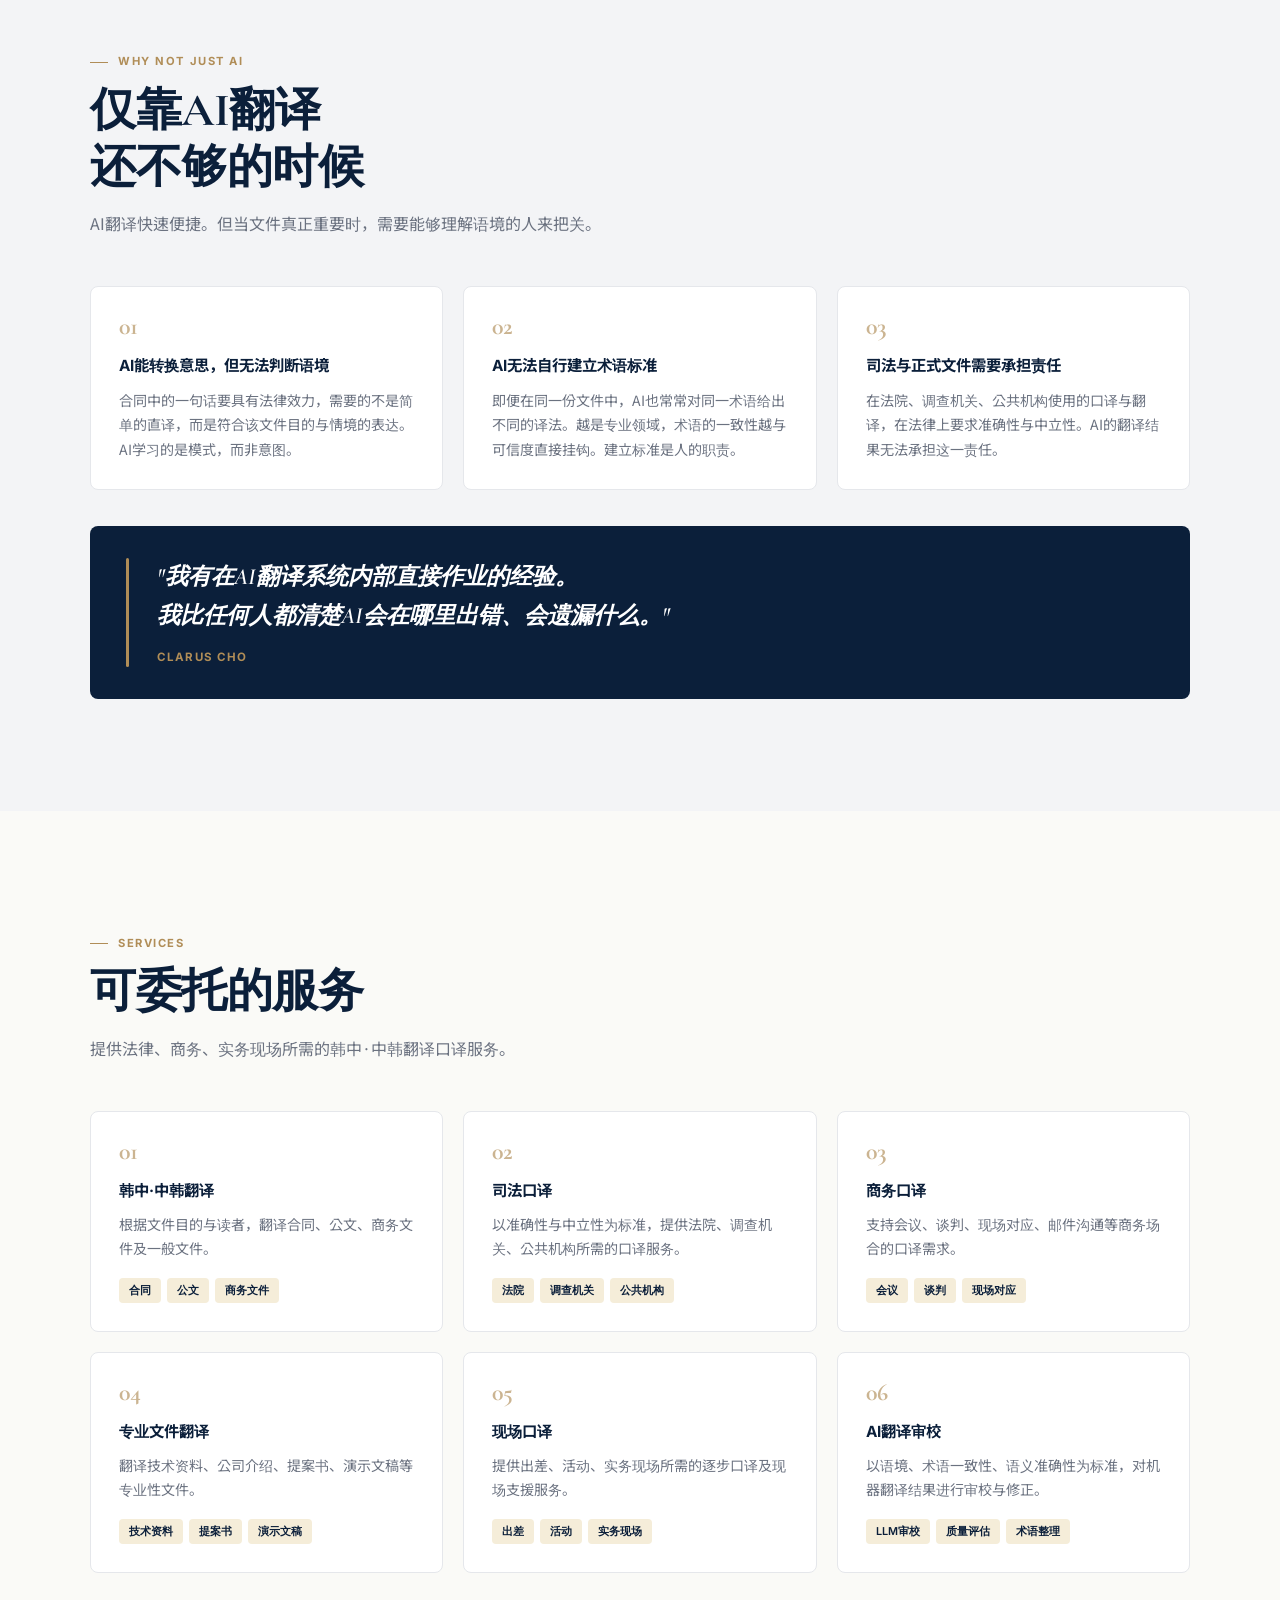
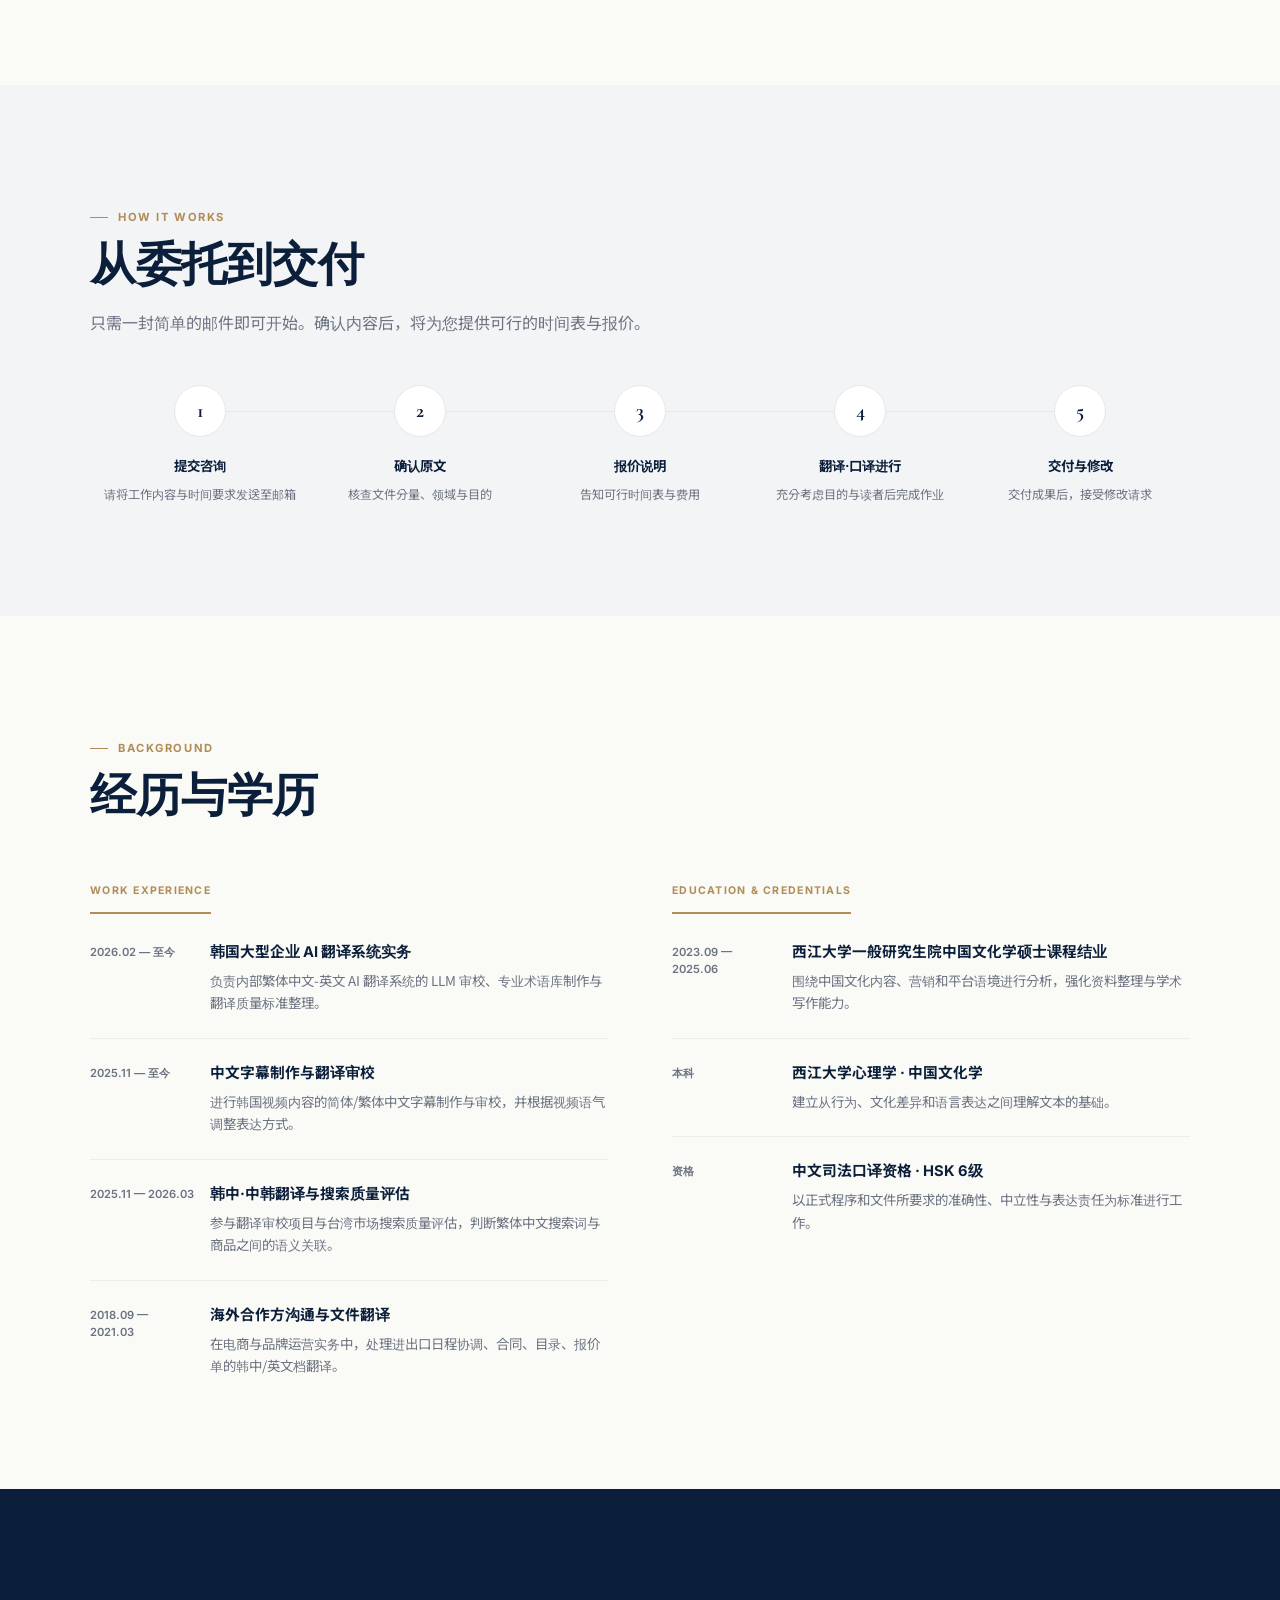
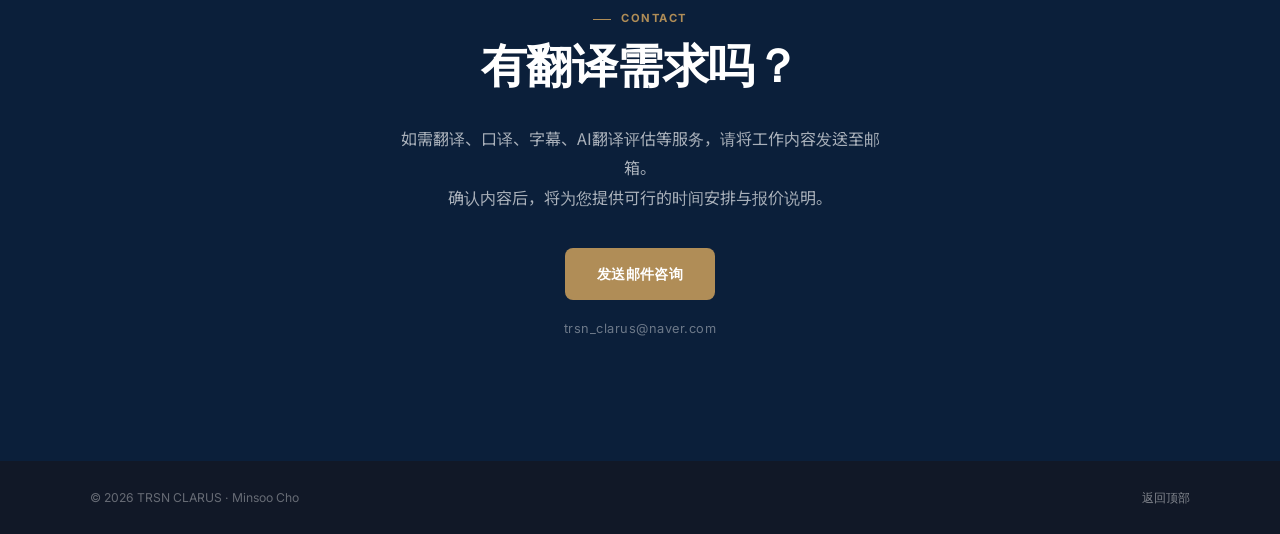
==== commit 3604b8a9: "fix(zh): callout quote line break and credit to Clarus Cho Co-Authored-By: Claude Sonnet 4.6 <norepl" ====
--- a/zh.html
+++ b/zh.html
@@ -152,8 +152,8 @@
         <div class="why-callout">
           <div class="why-callout-bar"></div>
           <div class="why-callout-body">
-            <p class="why-callout-text">"我有在AI翻译系统内部直接作业的经验。我比任何人都清楚AI会在哪里出错、会遗漏什么。"</p>
-            <p class="why-callout-credit">Minsoo Cho · TRSN CLARUS</p>
+            <p class="why-callout-text">"我有在AI翻译系统内部直接作业的经验。<br>我比任何人都清楚AI会在哪里出错、会遗漏什么。"</p>
+            <p class="why-callout-credit">Clarus Cho</p>
           </div>
         </div>
       </div>
